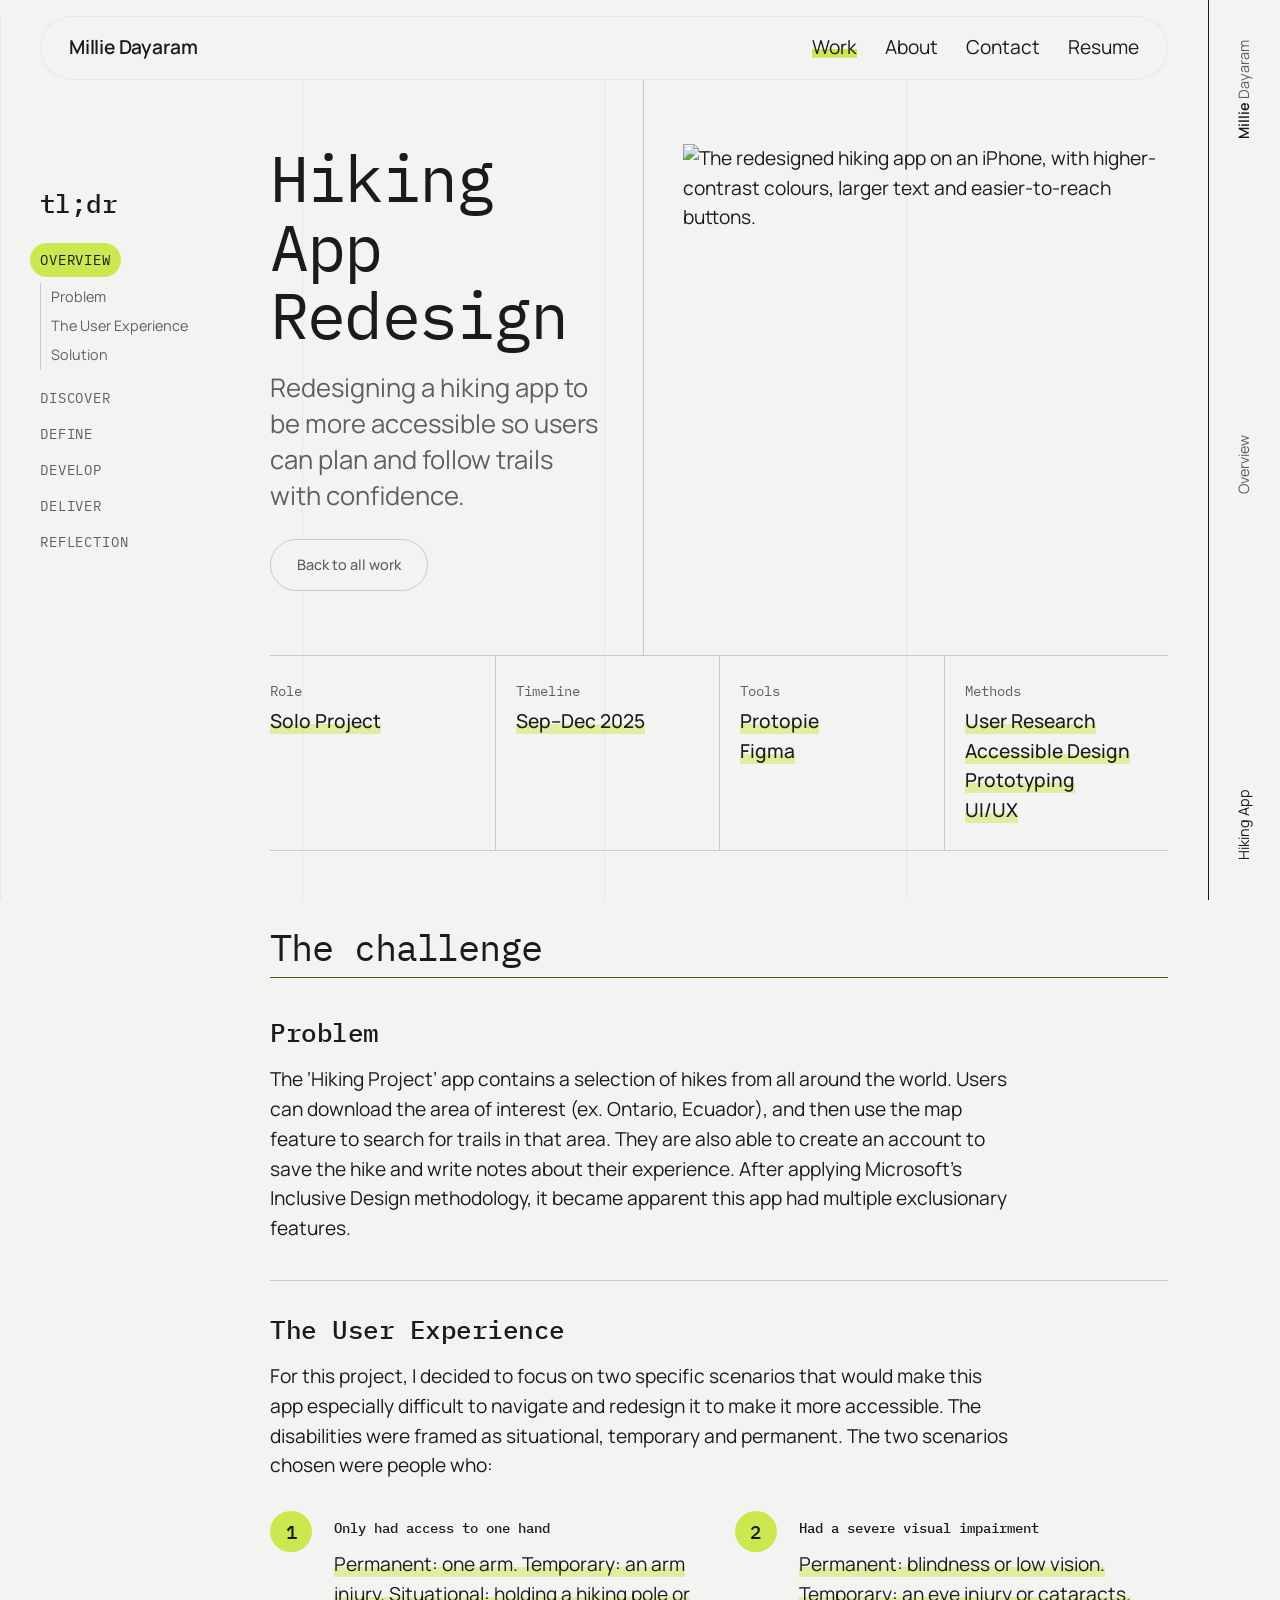
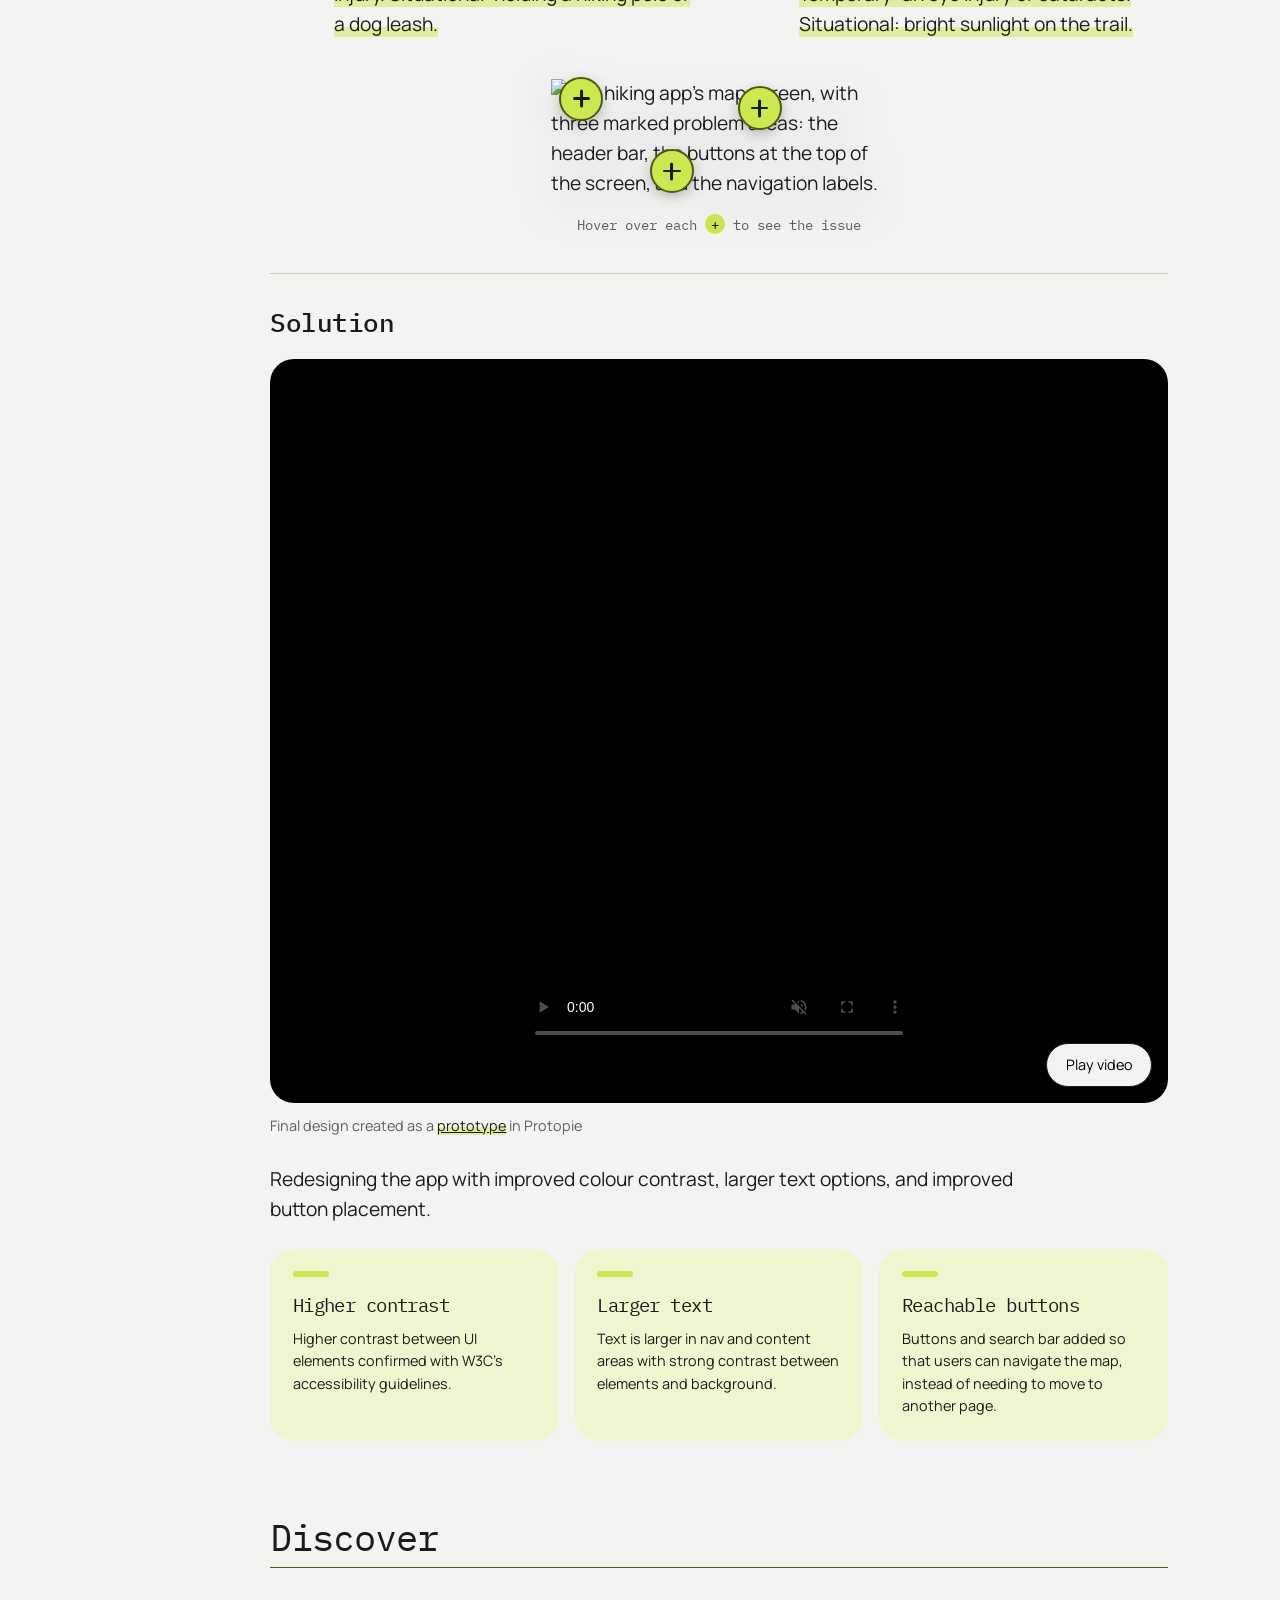
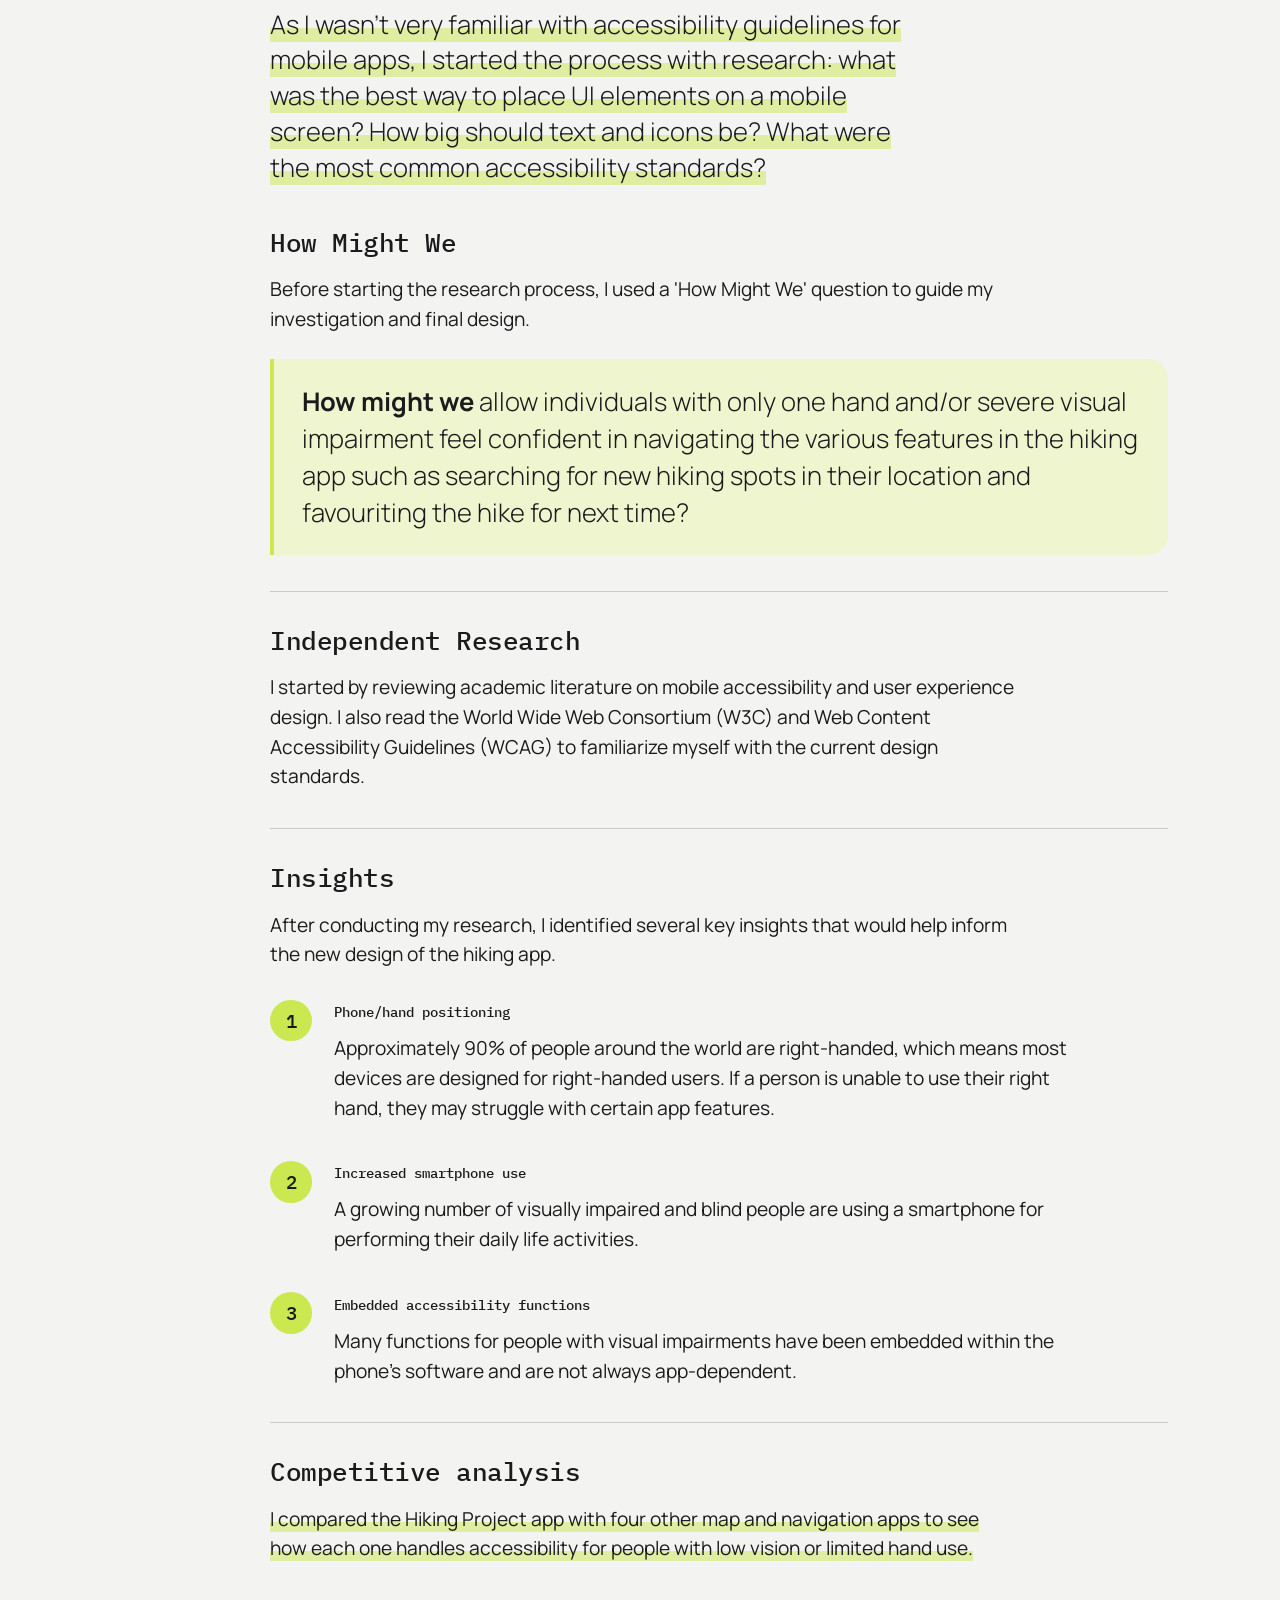
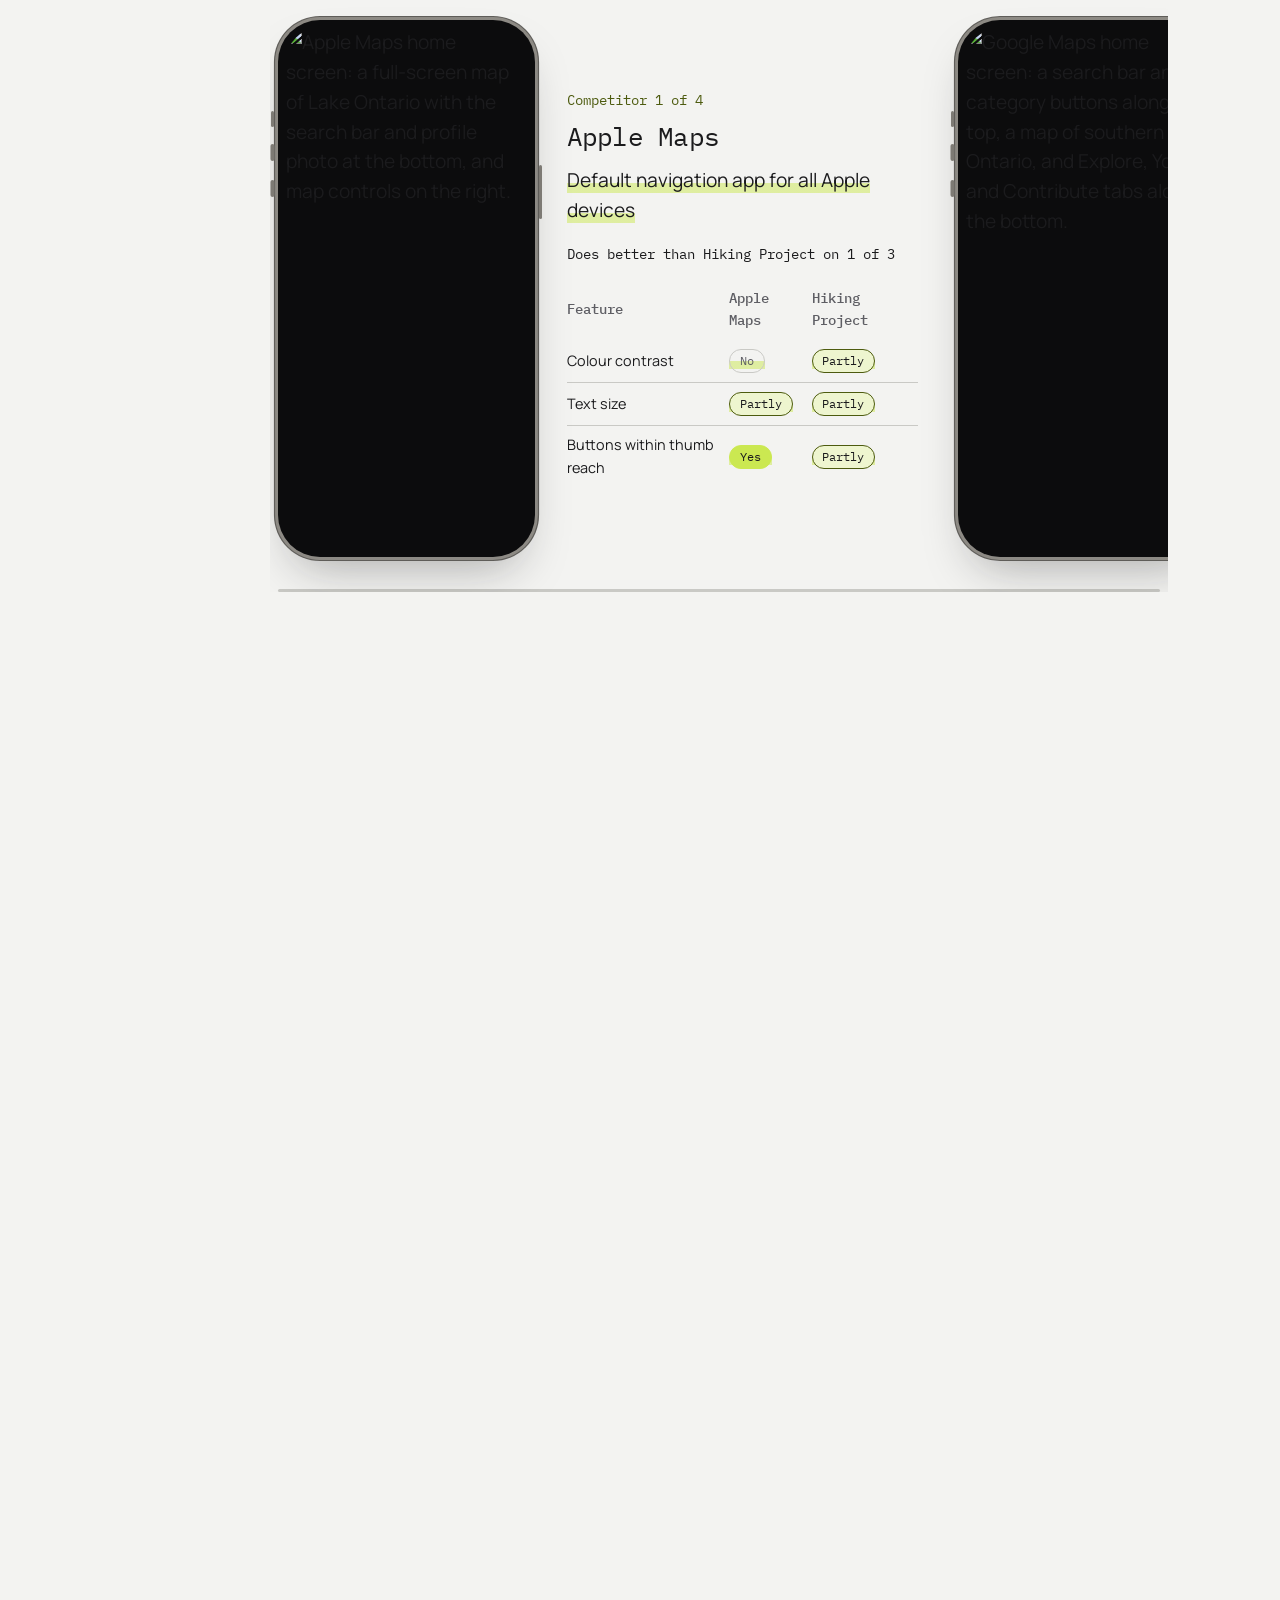
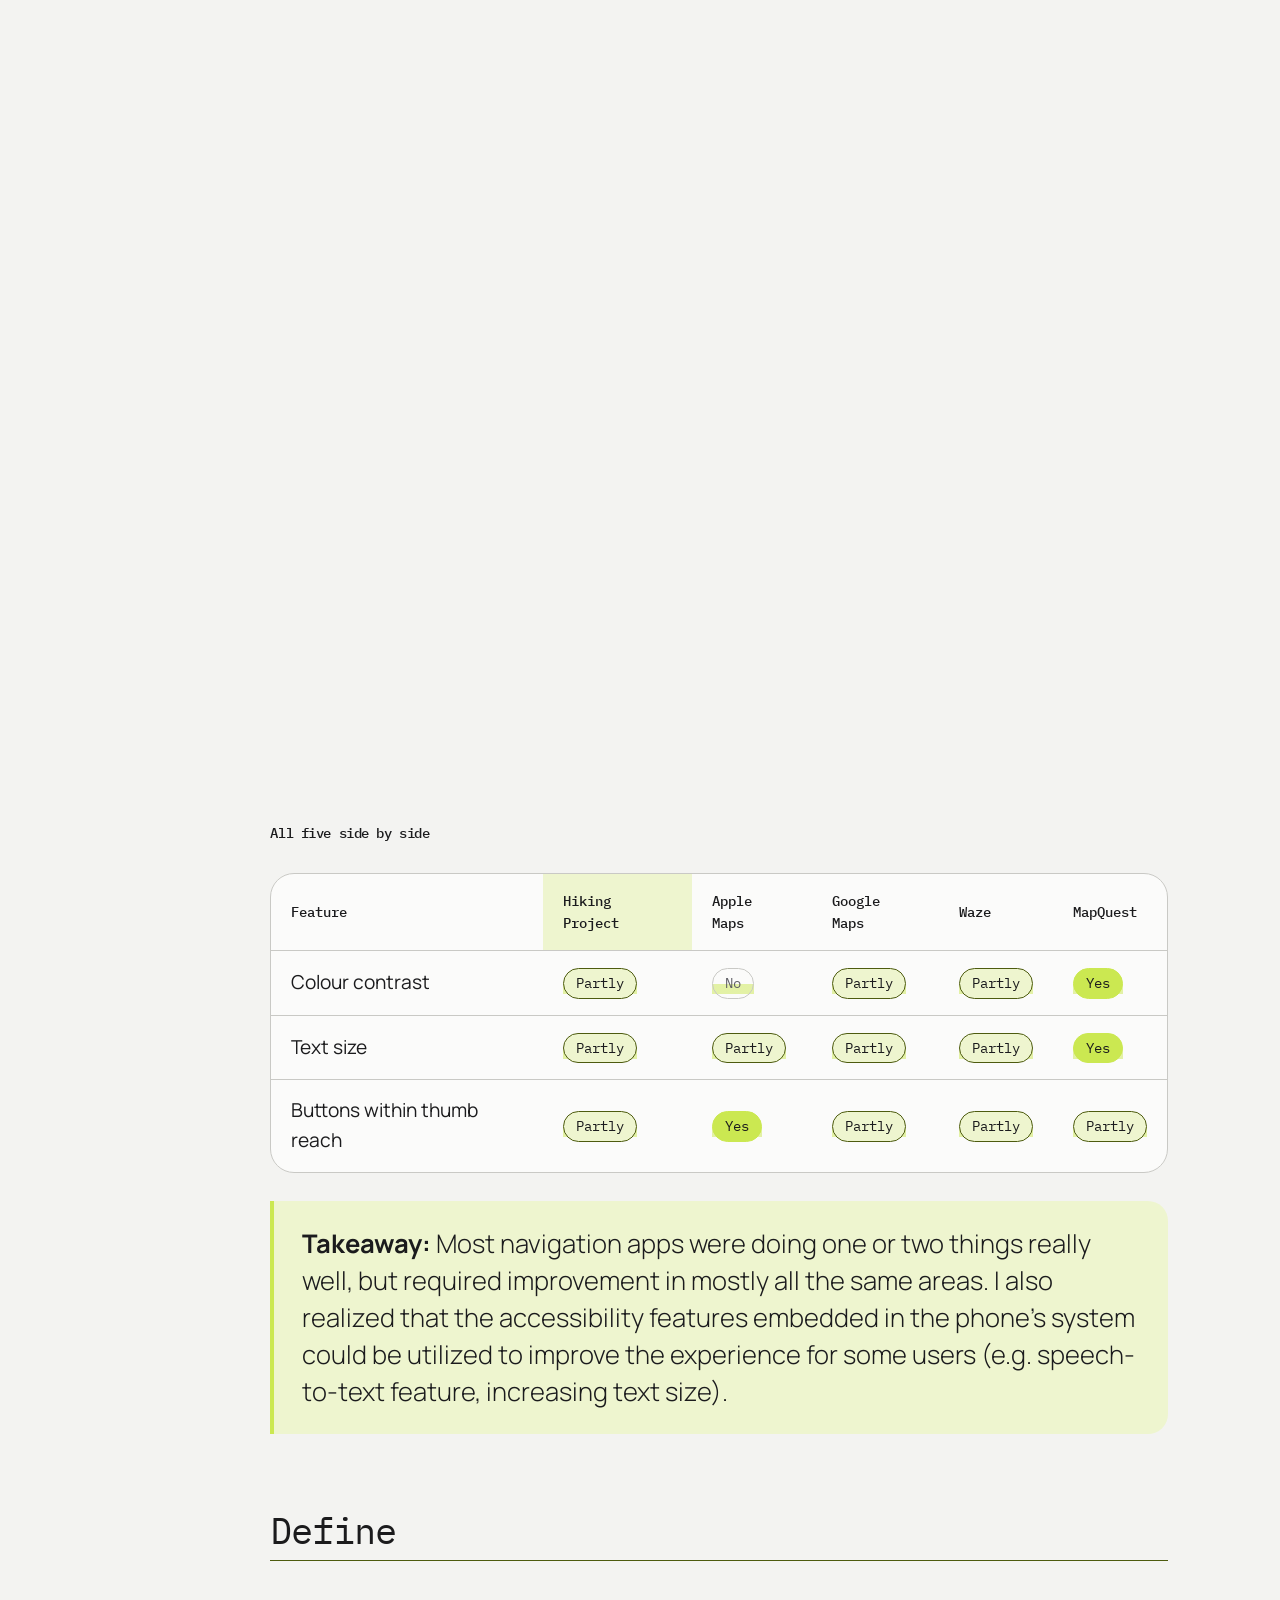
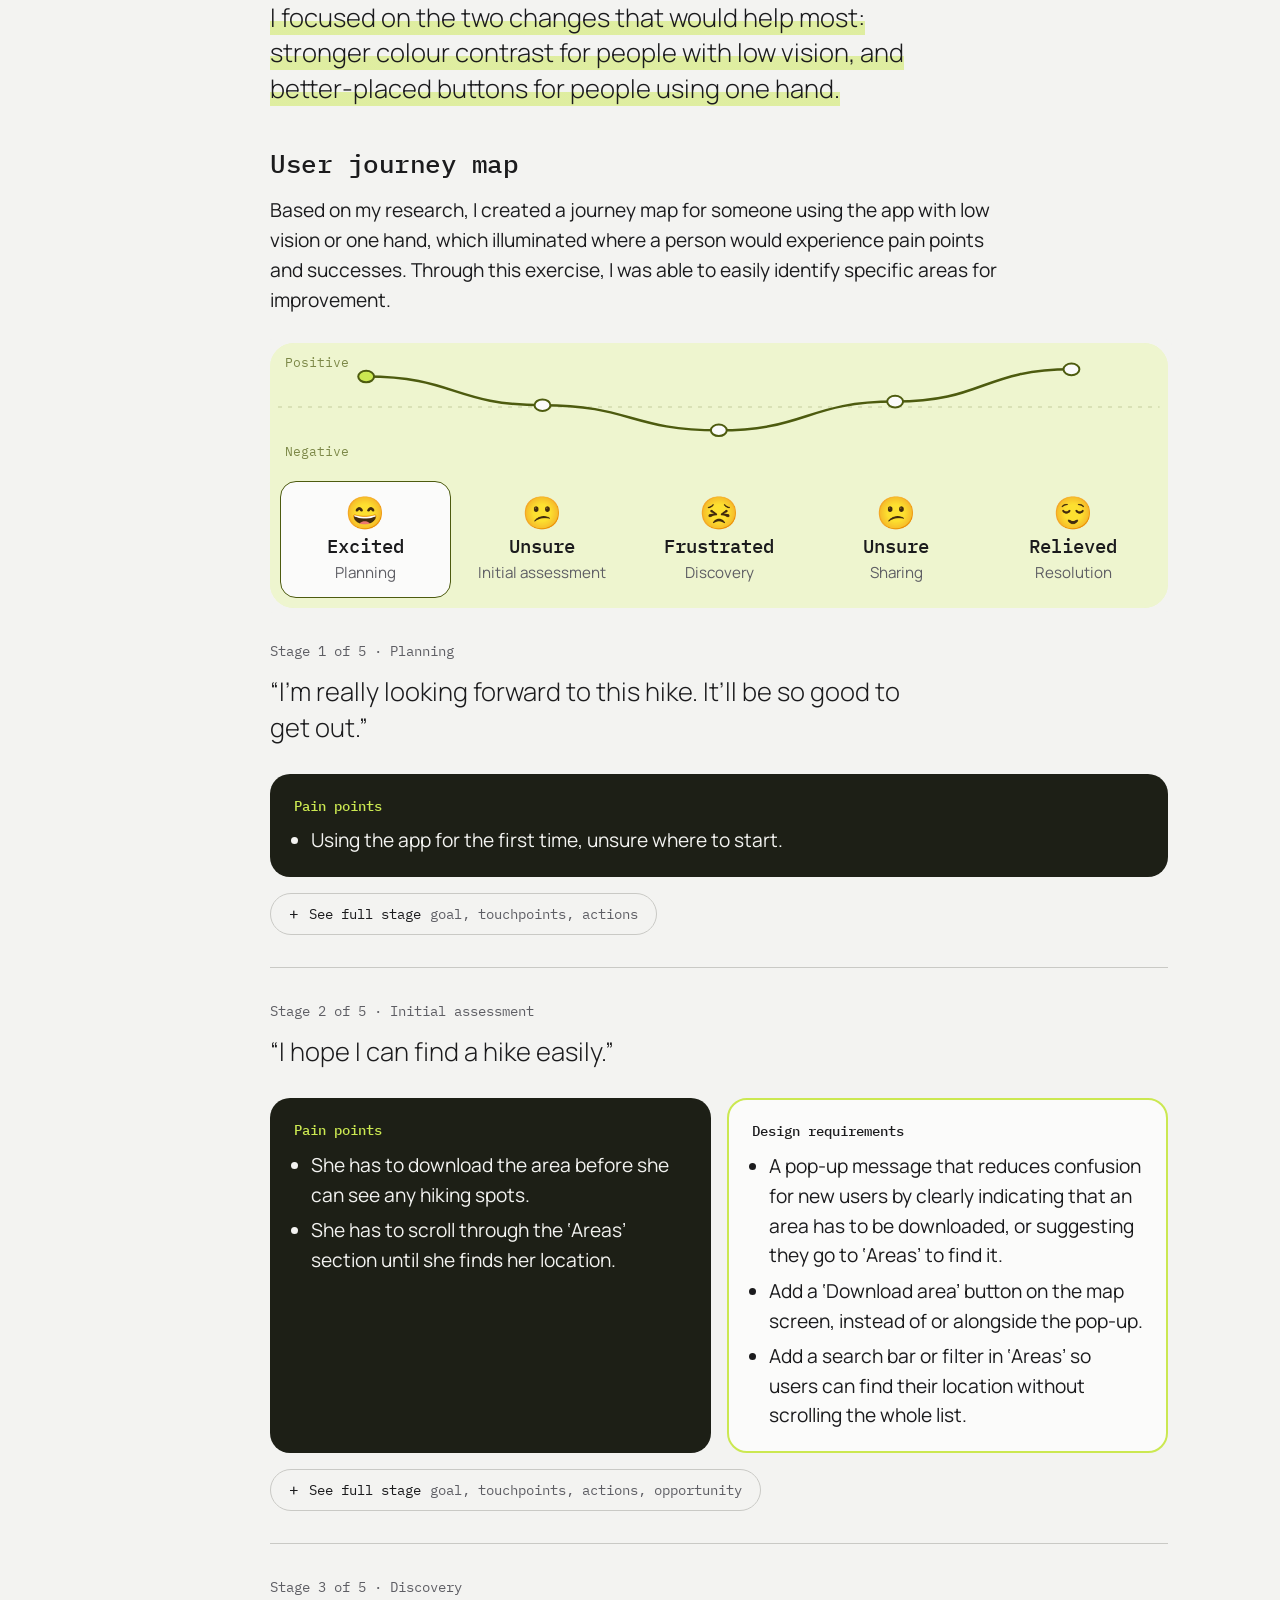
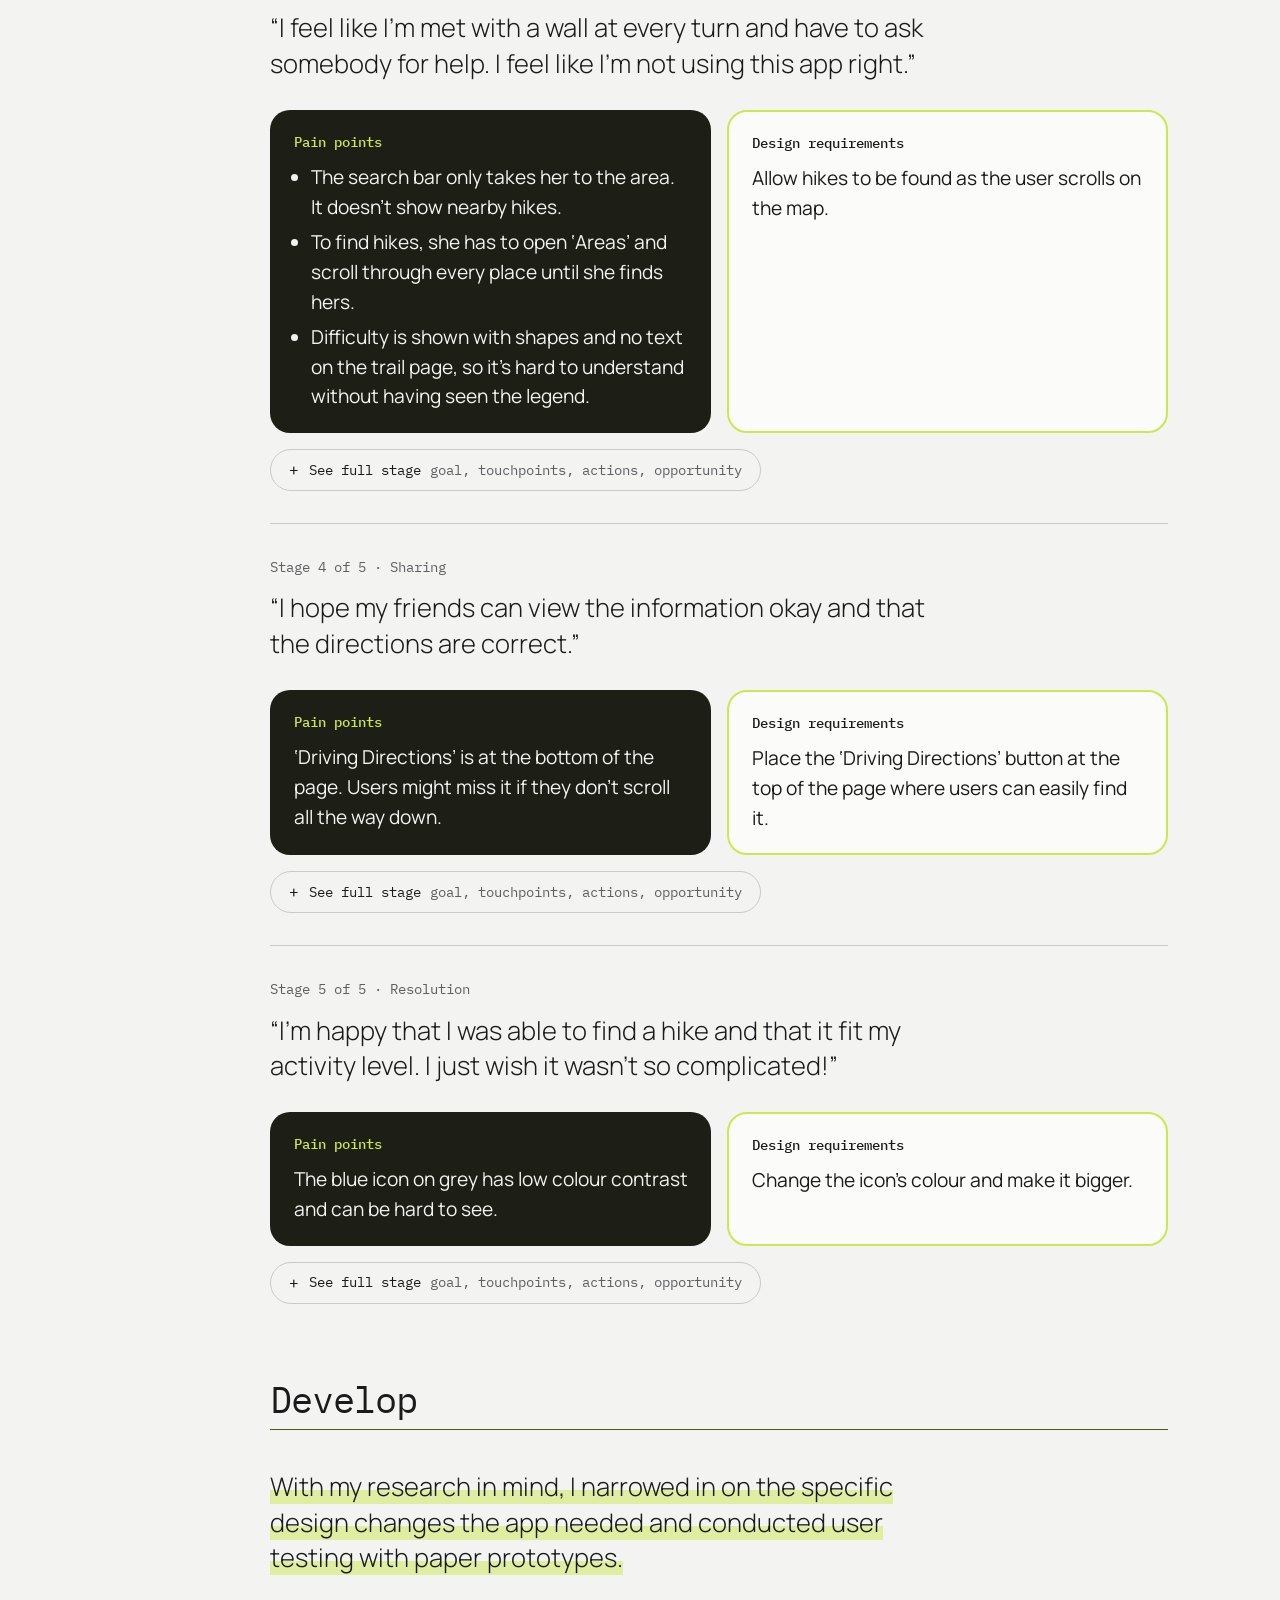
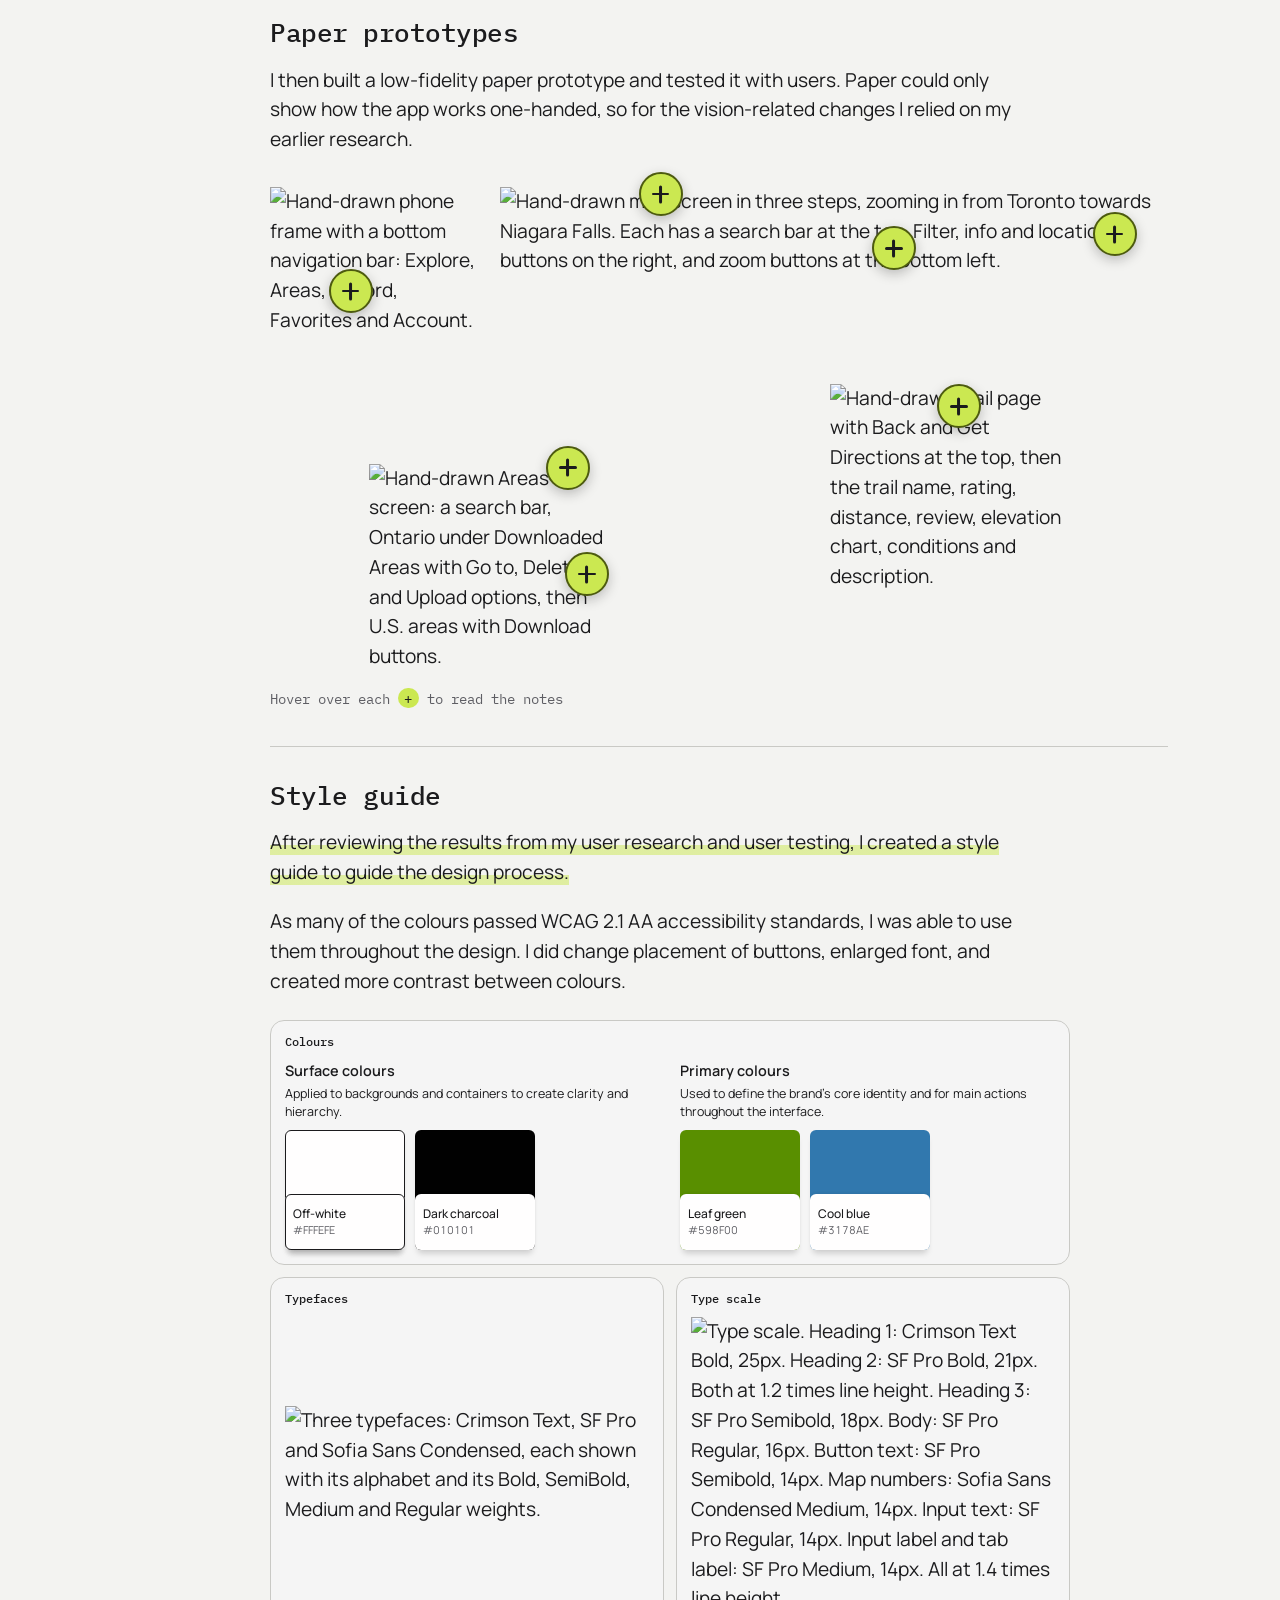
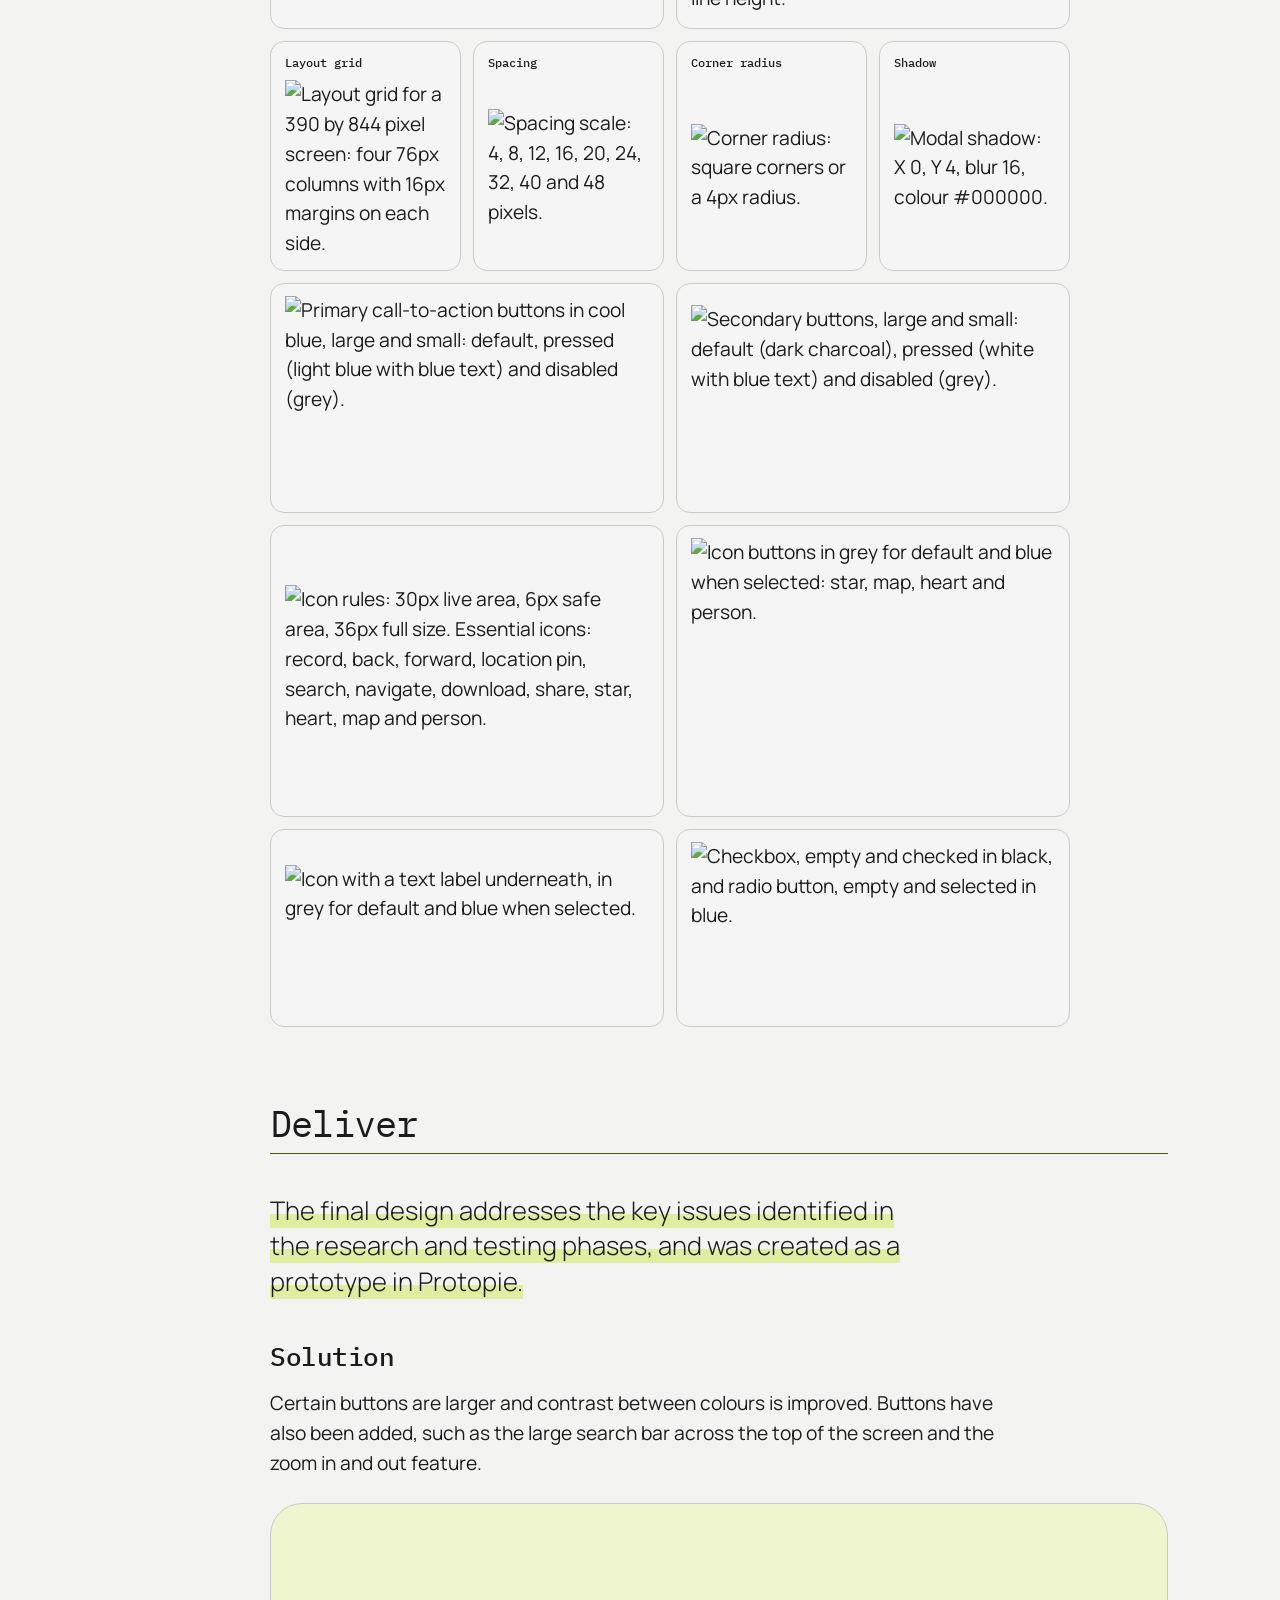
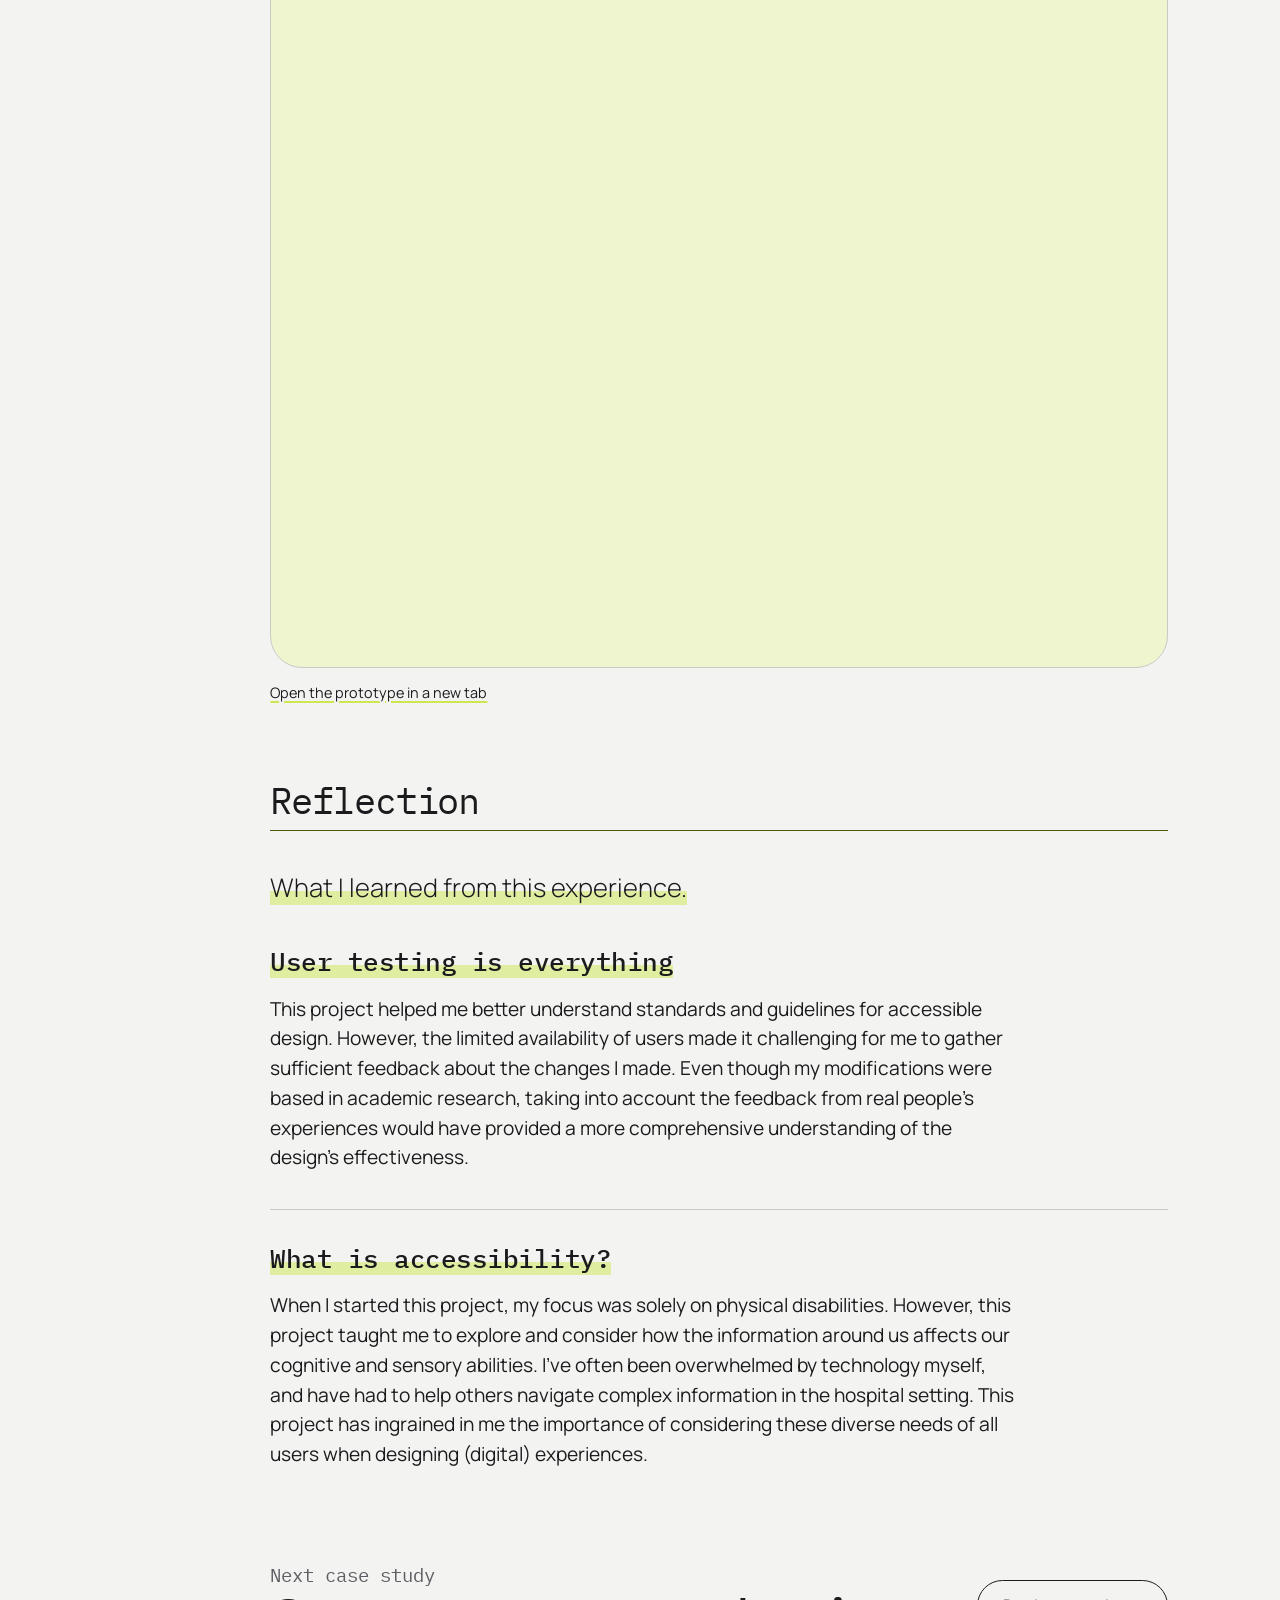
==== hiking-app.html @ de17361d "Add files via upload" ====
<!doctype html>
<html lang="en">
<head>
  <meta charset="utf-8">
  <meta name="viewport" content="width=device-width, initial-scale=1">
  <title>Hiking App Redesign — Millie Dayaram</title>
  <meta name="description" content="Redesigning a hiking app so people with low vision or limited hand use can plan and follow trails with confidence.">
  <link rel="preconnect" href="https://fonts.googleapis.com">
  <link rel="preconnect" href="https://fonts.gstatic.com" crossorigin>
  <link href="https://fonts.googleapis.com/css2?family=IBM+Plex+Mono:wght@400;500&family=Manrope:wght@300;400;500;600;700&display=swap" rel="stylesheet">
  <link rel="stylesheet" href="styles.css">
</head>
<body>
  <a class="skip-link" href="#main">Skip to content</a>
  <div class="grid-lines" aria-hidden="true"></div>

  <aside class="rail" aria-hidden="true">
    <span class="rail__label"><strong>Millie</strong> Dayaram</span>
    <span class="rail__label" data-rail-section>Overview</span>
    <span class="rail__section">Hiking App</span>
  </aside>

  <div class="page">
    <header class="site-header wrap">
      <a class="site-header__name" href="index.html">Millie Dayaram</a>
      <nav class="site-nav" aria-label="Main">
        <ul>
          <li><a href="index.html#work" aria-current="page">Work</a></li>
          <li><a href="index.html#approach">About</a></li>
          <li><a href="index.html#contact">Contact</a></li>
          <li><a href="resume.pdf">Resume</a></li>
        </ul>
      </nav>
    </header>

    <main id="main" class="wrap cs-layout">
      <!-- Case study contents: stays beside the page as you scroll. Subheadings
           are added automatically from the h3 headings in each section. -->
      <nav class="toc" aria-label="Case study contents">
        <p class="toc__title">tl;dr</p>
        <ol class="toc__list">
          <li><a href="#overview">Overview</a></li>
          <li><a href="#discover">Discover</a></li>
          <li><a href="#define">Define</a></li>
          <li><a href="#develop">Develop</a></li>
          <li><a href="#deliver">Deliver</a></li>
          <li><a href="#reflection">Reflection</a></li>
        </ol>
      </nav>

      <div class="cs-body">
      <section class="cs-hero" id="overview" data-section="Overview" aria-labelledby="cs-title">
        <div class="cs-hero__text">
          <h1 class="cs-hero__title" id="cs-title">Hiking App Redesign</h1>
          <p class="cs-hero__summary">Redesigning a hiking app to be more accessible so users can plan and follow trails with confidence.</p>
          <a class="pill pill--quiet" href="index.html#work">Back to all work</a>
        </div>
        <div class="cs-hero__media">
          <img class="cs-hero__img" src="images/hiking-project/hiking-project-iphone-mockup.png" alt="The redesigned hiking app on an iPhone, with higher-contrast colours, larger text and easier-to-reach buttons.">
        </div>
      </section>

      <dl class="cs-facts">
        <div><dt>Role</dt><dd><span class="todo">Solo Project</span></dd></div>
        <div><dt>Timeline</dt><dd><span class="todo">Sep–Dec 2025</span></dd></div>
        <div><dt>Tools</dt><dd><span class="todo">Protopie<br>Figma</span></dd></div>
        <div><dt>Methods</dt><dd><span class="todo">User Research<br>Accessible Design<br>Prototyping<br>UI/UX</span></dd></div>
      </dl>

      <section class="cs-section" data-section="Challenge" aria-labelledby="problem">
        <h2 id="problem">The challenge</h2>
        <div>
          <div class="cs-sub">
            <h3 class="cs-sub__title">Problem</h3>
            <p>The ‘Hiking Project’ app contains a selection of hikes from all around the world. Users can download the area of interest (ex. Ontario, Ecuador), and then use the map feature to search for trails in that area. They are also able to create an account to save the hike and write notes about their experience. After applying Microsoft’s Inclusive Design methodology, it became apparent this app had multiple exclusionary features.</p>
          </div>

          <div class="cs-sub">
            <h3 class="cs-sub__title">The User Experience</h3>
            <p>For this project, I decided to focus on two specific scenarios that would make this app especially difficult to navigate and redesign it to make it more accessible. The disabilities were framed as situational, temporary and permanent. The two scenarios chosen were people who:</p>
            <ol class="findings findings--pair">
              <li>
                <h4 class="findings__title">Only had access to one hand</h4>
                <p><span class="todo">Permanent: one arm. Temporary: an arm injury. Situational: holding a hiking pole or a dog leash.</span></p>
              </li>
              <li>
                <h4 class="findings__title">Had a severe visual impairment</h4>
                <p><span class="todo">Permanent: blindness or low vision. Temporary: an eye injury or cataracts. Situational: bright sunlight on the trail.</span></p>
              </li>
            </ol>

            <!-- Hotspots: hover over (or tap, or tab to) a + on the phone to see that issue.
                 Move a + by changing its --x / --y (position on the phone image, from the
                 top-left). hot--right opens the pop-up to the right of the +, hot--left to the left.
                 The lime box for each issue uses the same --x / --y / --w / --h as before. -->
            <div class="hotspots hotspots--center" data-hotspots>
              <figure class="hotspots__phone">
                <img src="images/hiking-project/iphone_app_mockup.png" alt="The hiking app’s map screen, with three marked problem areas: the header bar, the buttons at the top of the screen, and the navigation labels." loading="lazy">
                <span class="scrolly__mark hot__mark" data-mark="1" style="--x: 6.5%; --y: 12.7%; --w: 86.6%; --h: 7.1%;" aria-hidden="true"></span>
                <span class="scrolly__mark hot__mark" data-mark="2" style="--x: 4.9%; --y: 9.9%; --w: 90.5%; --h: 31.1%;" aria-hidden="true"></span>
                <span class="scrolly__mark hot__mark" data-mark="3" style="--x: 9%; --y: 80.6%; --w: 84.5%; --h: 7%;" aria-hidden="true"></span>
                <div class="hot hot--right" data-hot="1" style="--x: 9%; --y: 16.2%;">
                  <button class="hot__btn" type="button" aria-expanded="false" aria-controls="hot-1" aria-describedby="hot-1">
                    <span class="visually-hidden">Issue 1: Light font weight against a dark background</span>
                  </button>
                  <div class="hot__pop" id="hot-1" role="note">
                    <p class="hot__count">01 / 03</p>
                    <h4 class="hot__title">Light font weight against a dark background</h4>
                    <dl class="hot__detail">
                      <dt>The issue</dt>
                      <dd>Font colour and background pass the WCAG contrast requirements, but the text and borders are thin, which can make them difficult to read for people with a visual impairment.</dd>
                      <dt>The solution</dt>
                      <dd>Make colours brighter and font weights bolder so items are more legible, and let users switch between light and dark mode.</dd>
                    </dl>
                  </div>
                </div>
                <div class="hot hot--right" data-hot="2" style="--x: 62%; --y: 24%;">
                  <button class="hot__btn" type="button" aria-expanded="false" aria-controls="hot-2" aria-describedby="hot-2">
                    <span class="visually-hidden">Issue 2: Option buttons too high up on the screen</span>
                  </button>
                  <div class="hot__pop" id="hot-2" role="note">
                    <p class="hot__count">02 / 03</p>
                    <h4 class="hot__title">Option buttons too high up on the screen</h4>
                    <dl class="hot__detail">
                      <dt>The issue</dt>
                      <dd><span class="todo">Studies show the bottom 1/3 of the phone screen is the easiest to access for users of all ages who are using either right or left hand. Buttons at the top of the screen require the user to adjust the way they hold the phone, disrupting user flow. However, as most users are right-handed, having buttons on the upper right side does not cause as many issues for users.</span></dd>
                      <dt>The solution</dt>
                      <dd><span class="todo">Buttons at the top should be relocated to the bottom half of the phone or reconfigured in the bottom nav menu for functional purposes. </span></dd>
                    </dl>
                  </div>
                </div>
                <div class="hot hot--right" data-hot="3" style="--x: 36%; --y: 77%;">
                  <button class="hot__btn" type="button" aria-expanded="false" aria-controls="hot-3" aria-describedby="hot-3">
                    <span class="visually-hidden">Issue 3: Small text under icons</span>
                  </button>
                  <div class="hot__pop" id="hot-3" role="note">
                    <p class="hot__count">03 / 03</p>
                    <h4 class="hot__title">Small text under icons</h4>
                    <dl class="hot__detail">
                      <dt>The issue</dt>
                      <dd>The labels under the navigation icons are smaller than 16px, which makes them hard to read for people with a visual impairment. Grey text on white background has a contrast ratio of 2.86:1 and does not meet W3C standards.</dd>
                      <dt>The solution</dt>
                      <dd><span class="todo">Increase the text size and create more visual contrast between icons, text, and background.</span></dd>
                    </dl>
                  </div>
                </div>
              </figure>
              <p class="hotspots__hint">Hover over each <span class="hotspots__plus" aria-hidden="true">+</span> to see the issue</p>
            </div>
          </div>

          <div class="cs-sub">
            <h3 class="cs-sub__title">Solution</h3>
            <!-- Video: plays on its own (muted, looping) when it scrolls into view and
                 pauses when it scrolls away. -->
            <figure class="cs-video cs-video--inline">
              <div class="cs-video__stage">
                <video class="cs-video__player" data-autoplay-on-scroll
                       muted loop playsinline preload="metadata"
                       poster="images/hiking-project/hiking-demo-poster.jpg"
                       width="724" height="1172" style="aspect-ratio: 724 / 1172"
                       aria-label="Walkthrough of the redesigned hiking app: the welcome screen, a prompt to download trail areas, the list of provinces to download, and the map of downloaded trails.">
                  <source src="images/hiking-project/hiking-demo.mp4" type="video/mp4">
                </video>
                <button class="pill cs-video__toggle" type="button" data-video-toggle hidden>
                  <span data-video-toggle-label>Pause video</span>
                </button>
              </div>
              <figcaption class="cs-video__caption">Final design created as a <span class="todo"><a href="https://sheridan.protopie.cloud/p/a7b1785088936c1588417d8e?ui=true&scaleToFit=true&enableHotspotHints=true&cursorType=touch&mockup=true&bgColor=%23F5F5F5&bgImage=undefined&playSpeed=1" target="_blank" rel="noopener noreferrer">prototype</a></span> in Protopie</figcaption>
            </figure>

            <p>Redesigning the app with improved colour contrast, larger text options, and improved button placement.</p>

            <ul class="highlights">
              <li>
                <h4 class="highlights__title">Higher contrast</h4>
                <p>Higher contrast between UI elements confirmed with W3C's accessibility guidelines.</p>
              </li>
              <li>
                <h4 class="highlights__title">Larger text</h4>
                <p>Text is larger in nav and content areas with strong contrast between elements and background.</p>
              </li>
              <li>
                <h4 class="highlights__title">Reachable buttons</h4>
                <p>Buttons and search bar added so that users can navigate the map, instead of needing to move to another page.</p>
              </li>
            </ul>
          </div>
        </div>
      </section>

      <section class="cs-section" data-section="Discover" aria-labelledby="discover">
        <h2 id="discover">Discover</h2>
        <div>
          <p class="cs-lead"><span class="todo">As I wasn't very familiar with accessibility guidelines for mobile apps, I started the process with research: what was the best way to place UI elements on a mobile screen? How big should text and icons be? What were the most common accessibility standards?</span></p>

          <div class="cs-sub">
            <h3 class="cs-sub__title">How Might We</h3>
            <p>Before starting the research process, I used a 'How Might We' question to guide my investigation and final design.</p>
            <p class="cs-hmw"><strong>How might we</strong> allow individuals with only one hand and/or severe visual impairment feel confident in navigating the various features in the hiking app such as searching for new hiking spots in their location and favouriting the hike for next time?</p>
          </div>

           <div class="cs-sub">
            <h3 class="cs-sub__title">Independent Research</h3>
            <p>I started by reviewing academic literature on mobile accessibility and user experience design. I also read the World Wide Web Consortium (W3C) and Web Content Accessibility Guidelines (WCAG) to familiarize myself with the current design standards.</p>
            <!-- <ul class="people">
              <li>
                <p class="people__name">P1</p>
                <p><span class="todo">Age, how they hike, and their vision or hand-use needs</span></p>
              </li>
              <li>
                <p class="people__name">P2</p>
                <p><span class="todo">Age, how they hike, and their vision or hand-use needs</span></p>
              </li>
              <li>
                <p class="people__name">P3</p>
                <p><span class="todo">Age, how they hike, and their vision or hand-use needs</span></p>
              </li>
              <li>
                <p class="people__name">P4</p>
                <p><span class="todo">Age, how they hike, and their vision or hand-use needs</span></p>
              </li>
            </ul> -->
          </div>

          <!-- Stats: each number counts up from 0. Change data-count and the number
               beside it, or delete this block if you don't have numbers.
          <ul class="stats" aria-label="Research results">
              <li>
                <p class="stats__num"><span data-count="0" data-suffix="%">0%</span></p>
                <p class="stats__label"><span class="todo">What this number measures</span></p>
              </li>
              <li>
                <p class="stats__num"><span data-count="0" data-suffix="%">0%</span></p>
                <p class="stats__label"><span class="todo">What this number measures</span></p>
              </li>
              <li>
                <p class="stats__num"><span data-count="0" data-suffix="%">0%</span></p>
                <p class="stats__label"><span class="todo">What this number measures</span></p>
              </li>
          </ul>  -->

          <div class="cs-sub">
            <h3 class="cs-sub__title">Insights</h3>
            <p>After conducting my research, I identified several key insights that would help inform the new design of the hiking app.</p>
            <ol class="findings">
              <li>
                <h4 class="findings__title">Phone/hand positioning</h4>
                <p>Approximately 90% of people around the world are right-handed, which means most devices are designed for right-handed users. If a person is unable to use their right hand, they may struggle with certain app features.</p>
              </li>
              <li>
                <h4 class="findings__title">Increased smartphone use</h4>
                <p>A growing number of visually impaired and blind people are using a smartphone for performing their daily life activities.</p>
              </li>
              <li>
                <h4 class="findings__title">Embedded accessibility functions</h4>
                <p>Many functions for people with visual impairments have been embedded within the phone’s software and are not always app-dependent.</p>
              </li>
            </ol>
          </div>

          <div class="cs-sub">
            <h3 class="cs-sub__title">Competitive analysis</h3>
            <p><span class="todo">I compared the Hiking Project app with four other map and navigation apps to see how each one handles accessibility for people with low vision or limited hand use.</span></p>

            <!-- Phones: scroll down and they slide sideways, one app at a time.
                 On phones (or with reduced motion) they're a row you swipe through. -->
            <div class="hscroll" data-hscroll>
              <div class="hscroll__stage">
                <ol class="hscroll__track" aria-label="Apps compared">
              <li class="rival" data-app="apple-maps">
                <div class="iphone">
                  <img src="images/hiking-project/compare/apple-maps.png" alt="Apple Maps home screen: a full-screen map of Lake Ontario with the search bar and profile photo at the bottom, and map controls on the right." loading="lazy">
                </div>
                <div class="rival__info">
                  <p class="rival__tag">Competitor 1 of 4</p>
                  <h4 class="rival__name">Apple Maps</h4>
                  <p class="rival__note"><span class="todo">Default navigation app for all Apple devices</span></p>
                  <!-- the feature chart below fills in from the table further down -->
                  <div class="rival__chart" data-rival-chart></div>
                </div>
              </li>
              <li class="rival" data-app="google-maps">
                <div class="iphone">
                  <img src="images/hiking-project/compare/google-maps.png" alt="Google Maps home screen: a search bar and category buttons along the top, a map of southern Ontario, and Explore, You and Contribute tabs along the bottom." loading="lazy">
                </div>
                <div class="rival__info">
                  <p class="rival__tag">Competitor 2 of 4</p>
                  <h4 class="rival__name">Google Maps</h4>
                  <p class="rival__note"><span class="todo">Listed at #1 in the App Store</span></p>
                  <!-- the feature chart below fills in from the table further down -->
                  <div class="rival__chart" data-rival-chart></div>
                </div>
              </li>
              <li class="rival" data-app="waze">
                <div class="iphone">
                  <img src="images/hiking-project/compare/waze.png" alt="Waze home screen: a street map with a menu button at the top left and a ‘Where to?’ search bar at the bottom." loading="lazy">
                </div>
                <div class="rival__info">
                  <p class="rival__tag">Competitor 3 of 4</p>
                  <h4 class="rival__name">Waze</h4>
                  <p class="rival__note"><span class="todo">Listed at #4 in the App Store</span></p>
                  <!-- the feature chart below fills in from the table further down -->
                  <div class="rival__chart" data-rival-chart></div>
                </div>
              </li>
              <li class="rival" data-app="mapquest">
                <div class="iphone">
                  <img src="images/hiking-project/compare/mapquest.png" alt="MapQuest home screen: Search and Directions buttons at the top, category buttons, a map of North America, and a ‘Let’s explore!’ panel with My Places at the bottom." loading="lazy">
                </div>
                <div class="rival__info">
                  <p class="rival__tag">Competitor 4 of 4</p>
                  <h4 class="rival__name">MapQuest</h4>
                  <p class="rival__note"><span class="todo">Listed at #37 in the App Store</span></p>
                  <!-- the feature chart below fills in from the table further down -->
                  <div class="rival__chart" data-rival-chart></div>
                </div>
              </li>
                </ol>
                <div class="hscroll__progress" aria-hidden="true"><span class="hscroll__bar"></span></div>
              </div>
            </div>
            <p class="hscroll__hint">Swipe to compare →</p>

            <!-- All five side by side. This table is where you change the ratings:
                 the chart next to each phone above copies from it.
                 Ratings: rate--yes, rate--partly or rate--no (the word inside is what people read). -->
            <h4 class="compete__title">All five side by side</h4>
            <div class="compete" tabindex="0" role="region" aria-label="Competitive analysis table, scrolls sideways on small screens">
              <table class="compete__table" data-compete>
                <thead>
                  <tr>
                    <th scope="col">Feature</th>
                    <th scope="col" data-app="hiking-project" class="compete__us">Hiking Project</th>
                    <th scope="col" data-app="apple-maps">Apple Maps</th>
                    <th scope="col" data-app="google-maps">Google Maps</th>
                    <th scope="col" data-app="waze">Waze</th>
                    <th scope="col" data-app="mapquest">MapQuest</th>
                  </tr>
                </thead>
                <tbody>
                  <tr>
                    <th scope="row">Colour contrast</th>
                    <td><span class="todo"><span class="rate rate--partly">Partly</span></span></td>
                    <td><span class="todo"><span class="rate rate--no">No</span></span></td>
                    <td><span class="todo"><span class="rate rate--partly">Partly</span></span></td>
                    <td><span class="todo"><span class="rate rate--partly">Partly</span></span></td>
                    <td><span class="todo"><span class="rate rate--yes">Yes</span></span></td>
                  </tr>
                  <tr>
                    <th scope="row">Text size</th>
                    <td><span class="todo"><span class="rate rate--partly">Partly</span></span></td>
                    <td><span class="todo"><span class="rate rate--partly">Partly</span></span></td>
                    <td><span class="todo"><span class="rate rate--partly">Partly</span></span></td>
                    <td><span class="todo"><span class="rate rate--partly">Partly</span></span></td>
                    <td><span class="todo"><span class="rate rate--yes">Yes</span></span></td>
                  </tr>
                  <tr>
                    <th scope="row">Buttons within thumb reach</th>
                    <td><span class="todo"><span class="rate rate--partly">Partly</span></span></td>
                    <td><span class="todo"><span class="rate rate--yes">Yes</span></span></td>
                    <td><span class="todo"><span class="rate rate--partly">Partly</span></span></td>
                    <td><span class="todo"><span class="rate rate--partly">Partly</span></span></td>
                    <td><span class="todo"><span class="rate rate--partly">Partly</span></span></td>
                  </tr>
                  <!--<tr>
                    <th scope="row">Find trails by location</th>
                    <td><span class="todo"><span class="rate rate--partly">Partly</span></span></td>
                    <td><span class="todo"><span class="rate rate--partly">Partly</span></span></td>
                    <td><span class="todo"><span class="rate rate--yes">Yes</span></span></td>
                    <td><span class="todo"><span class="rate rate--no">No</span></span></td>
                    <td><span class="todo"><span class="rate rate--partly">Partly</span></span></td>
                  </tr>
                  <tr>
                    <th scope="row">Screen reader support</th>
                    <td><span class="todo"><span class="rate rate--partly">Partly</span></span></td>
                    <td><span class="todo"><span class="rate rate--yes">Yes</span></span></td>
                    <td><span class="todo"><span class="rate rate--yes">Yes</span></span></td>
                    <td><span class="todo"><span class="rate rate--partly">Partly</span></span></td>
                    <td><span class="todo"><span class="rate rate--partly">Partly</span></span></td>
                  </tr> -->
                </tbody>
              </table>
            </div>

            <p class="cs-hmw"><strong>Takeaway:</strong> Most navigation apps were doing one or two things really well, but required improvement in mostly all the same areas. I also realized that the accessibility features embedded in the phone's system could be utilized to improve the experience for some users (e.g. speech-to-text feature, increasing text size).</p>
          </div>
        </div>
      </section>

      <section class="cs-section" data-section="Define" aria-labelledby="define">
        <h2 id="define">Define</h2>
        <div>
          <p class="cs-lead"><span class="todo">I focused on the two changes that would help most: stronger colour contrast for people with low vision, and better-placed buttons for people using one hand.</span></p>

         <!-- <div class="cs-sub">
            <h3 class="cs-sub__title">User needs</h3>
            <p>Features that are designed for users with situational, temporary or permanent limitations, specifically when it comes to vision and hand movement.</p>
            <div class="xp">
              <article class="xp__card">
                <h3 class="xp__title"><span class="todo">Persona or need 1</span></h3>
                <p><span class="todo">Who they are and what they need from the app.</span></p>
              </article>
              <article class="xp__card">
                <h3 class="xp__title"><span class="todo">Persona or need 2</span></h3>
                <p><span class="todo">Who they are and what they need from the app.</span></p>
              </article>
            </div>
          </div> -->

          <div class="cs-sub">
            <h3 class="cs-sub__title">User journey map</h3>
            <p>Based on my research, I created a journey map for someone using the app with low vision or one hand, which illuminated where a person would experience pain points and successes. Through this exercise, I was able to easily identify specific areas for improvement.</p>

            <!-- Journey map: the curve and stage names stay pinned at the top while you
                 scroll through each stage; the current stage lights up. Clicking a stage
                 jumps to it. -->
            <div class="journey" data-journey>
              <div class="journey__head">
              <div class="journey__curve" aria-hidden="true">
                <svg viewBox="0 0 1000 200" preserveAspectRatio="none">
                  <line class="journey__mid" x1="0" y1="100.0" x2="1000" y2="100.0"/>
                  <path class="journey__line" d="M 100.0 52.4 C 200.0 52.4, 200.0 97.2, 300.0 97.2 C 400.0 97.2, 400.0 136.4, 500.0 136.4 C 600.0 136.4, 600.0 91.6, 700.0 91.6 C 800.0 91.6, 800.0 41.2, 900.0 41.2"/>
                  <circle class="journey__dot" data-stage="planning" cx="100.0" cy="52.4" r="9"/><circle class="journey__dot" data-stage="initial" cx="300.0" cy="97.2" r="9"/><circle class="journey__dot" data-stage="discovery" cx="500.0" cy="136.4" r="9"/><circle class="journey__dot" data-stage="sharing" cx="700.0" cy="91.6" r="9"/><circle class="journey__dot" data-stage="resolution" cx="900.0" cy="41.2" r="9"/>
                </svg>
                <span class="journey__axis journey__axis--pos">Positive</span>
                <span class="journey__axis journey__axis--neg">Negative</span>
              </div>
              <nav class="journey__tabs" aria-label="Journey stages">
              <a class="journey__tab" href="#jp-planning" data-stage="planning">
                <span class="journey__emoji" aria-hidden="true">😄</span>
                <span class="journey__feel">Excited</span>
                <span class="journey__stage">Planning</span>
              </a>
              <a class="journey__tab" href="#jp-initial" data-stage="initial">
                <span class="journey__emoji" aria-hidden="true">😕</span>
                <span class="journey__feel">Unsure</span>
                <span class="journey__stage">Initial assessment</span>
              </a>
              <a class="journey__tab" href="#jp-discovery" data-stage="discovery">
                <span class="journey__emoji" aria-hidden="true">😣</span>
                <span class="journey__feel">Frustrated</span>
                <span class="journey__stage">Discovery</span>
              </a>
              <a class="journey__tab" href="#jp-sharing" data-stage="sharing">
                <span class="journey__emoji" aria-hidden="true">😕</span>
                <span class="journey__feel">Unsure</span>
                <span class="journey__stage">Sharing</span>
              </a>
              <a class="journey__tab" href="#jp-resolution" data-stage="resolution">
                <span class="journey__emoji" aria-hidden="true">😌</span>
                <span class="journey__feel">Relieved</span>
                <span class="journey__stage">Resolution</span>
              </a>
              </nav>
              </div>
            <section class="journey__panel" id="jp-planning" data-stage="planning" aria-label="Planning">
              <p class="journey__step">Stage 1 of 5 · Planning</p>
              <blockquote class="journey__quote">“I’m really looking forward to this hike. It’ll be so good to get out.”</blockquote>
              <div class="journey__cards journey__cards--key">
                <div class="journey__card journey__card--pain">
                  <h5>Pain points</h5>
                  <ul><li>Using the app for the first time, unsure where to start.</li></ul>
                </div>
              </div>
              <details class="journey__more">
                <summary>See full stage <span class="journey__more-hint">goal, touchpoints, actions</span></summary>
                <div class="journey__cards">
                    <div class="journey__card">
                      <h5>Goal</h5>
                      <p>User is making plans with friends to go on a hike. They want to experience a trail they’ve never been on before.</p>
                    </div>
                    <div class="journey__card">
                      <h5>Touchpoints</h5>
                      <p>Mobile phone</p>
                    </div>
                    <div class="journey__card">
                      <h5>Actions</h5>
                      <p>Texting and calling friends to make plans.</p>
                    </div>
                </div>
              </details>
            </section>
            <section class="journey__panel" id="jp-initial" data-stage="initial" aria-label="Initial assessment">
              <p class="journey__step">Stage 2 of 5 · Initial assessment</p>
              <blockquote class="journey__quote">“I hope I can find a hike easily.”</blockquote>
              <div class="journey__cards journey__cards--key">
                <div class="journey__card journey__card--pain">
                  <h5>Pain points</h5>
                  <ul><li>She has to download the area before she can see any hiking spots.</li><li>She has to scroll through the ‘Areas’ section until she finds her location.</li></ul>
                </div>
                <div class="journey__card journey__card--req">
                  <h5>Design requirements</h5>
                  <ul><li>A pop-up message that reduces confusion for new users by clearly indicating that an area has to be downloaded, or suggesting they go to ‘Areas’ to find it.</li><li>Add a ‘Download area’ button on the map screen, instead of or alongside the pop-up.</li><li>Add a search bar or filter in ‘Areas’ so users can find their location without scrolling the whole list.</li></ul>
                </div>
              </div>
              <details class="journey__more">
                <summary>See full stage <span class="journey__more-hint">goal, touchpoints, actions, opportunity</span></summary>
                <div class="journey__cards">
                    <div class="journey__card">
                      <h5>Goal</h5>
                      <p>Use a hiking app to find trails in the area for the first time.</p>
                    </div>
                    <div class="journey__card">
                      <h5>Touchpoints</h5>
                      <p>Uses phone to access the ‘Hiking Project’ app.</p>
                    </div>
                    <div class="journey__card">
                      <h5>Actions</h5>
                      <ul><li>Opens the ‘Hiking Project’ app.</li><li>Zooms in on the map to find hikes in her area. A pop-up offers the option to download the area.</li><li>Selects ‘Download Area’, which takes her to the ‘Areas’ screen.</li><li>Selects ‘Go to area’, which takes her back to the map, where she can select a trail.</li></ul>
                    </div>
                    <div class="journey__card">
                      <h5>Opportunity</h5>
                      <p>Make the pop-up clearer that an area has to be downloaded to view its trails, and that it can easily be removed.</p>
                    </div>
                </div>
              </details>
            </section>
            <section class="journey__panel" id="jp-discovery" data-stage="discovery" aria-label="Discovery">
              <p class="journey__step">Stage 3 of 5 · Discovery</p>
              <blockquote class="journey__quote">“I feel like I’m met with a wall at every turn and have to ask somebody for help. I feel like I’m not using this app right.”</blockquote>
              <div class="journey__cards journey__cards--key">
                <div class="journey__card journey__card--pain">
                  <h5>Pain points</h5>
                  <ul><li>The search bar only takes her to the area. It doesn’t show nearby hikes.</li><li>To find hikes, she has to open ‘Areas’ and scroll through every place until she finds hers.</li><li>Difficulty is shown with shapes and no text on the trail page, so it’s hard to understand without having seen the legend.</li></ul>
                </div>
                <div class="journey__card journey__card--req">
                  <h5>Design requirements</h5>
                  <p>Allow hikes to be found as the user scrolls on the map.</p>
                </div>
              </div>
              <details class="journey__more">
                <summary>See full stage <span class="journey__more-hint">goal, touchpoints, actions, opportunity</span></summary>
                <div class="journey__cards">
                    <div class="journey__card">
                      <h5>Goal</h5>
                      <p>User is navigating the app, trying to find hikes in her area and at her activity level.</p>
                    </div>
                    <div class="journey__card">
                      <h5>Touchpoints</h5>
                      <p>Using the ‘Hiking Project’ app on her smartphone.</p>
                    </div>
                    <div class="journey__card">
                      <h5>Actions</h5>
                      <ul><li>Types her location into the search bar, but no hikes show up.</li><li>Tries ‘Top Hikes’, but can’t filter them by location.</li><li>Goes to ‘Areas’ and scrolls through locations until she finds hers, then finds hikes in her area.</li><li>Uses ‘Filter’ on the right side of the map to find suitable hikes.</li></ul>
                    </div>
                    <div class="journey__card">
                      <h5>Opportunity</h5>
                      <p>Add a tutorial that shows new users how to use the app.</p>
                    </div>
                </div>
              </details>
            </section>
            <section class="journey__panel" id="jp-sharing" data-stage="sharing" aria-label="Sharing">
              <p class="journey__step">Stage 4 of 5 · Sharing</p>
              <blockquote class="journey__quote">“I hope my friends can view the information okay and that the directions are correct.”</blockquote>
              <div class="journey__cards journey__cards--key">
                <div class="journey__card journey__card--pain">
                  <h5>Pain points</h5>
                  <p>‘Driving Directions’ is at the bottom of the page. Users might miss it if they don’t scroll all the way down.</p>
                </div>
                <div class="journey__card journey__card--req">
                  <h5>Design requirements</h5>
                  <p>Place the ‘Driving Directions’ button at the top of the page where users can easily find it.</p>
                </div>
              </div>
              <details class="journey__more">
                <summary>See full stage <span class="journey__more-hint">goal, touchpoints, actions, opportunity</span></summary>
                <div class="journey__cards">
                    <div class="journey__card">
                      <h5>Goal</h5>
                      <p>User finds a hike, opens the directions from the app, and shares the hike with her friends.</p>
                    </div>
                    <div class="journey__card">
                      <h5>Touchpoints</h5>
                      <ul><li>‘Hiking Project’ app to a navigation app.</li><li>‘Hiking Project’ app to a messaging app to share with friends.</li></ul>
                    </div>
                    <div class="journey__card">
                      <h5>Actions</h5>
                      <ul><li>Presses ‘Share’ on the trail page, which opens ways to send a message.</li><li>Scrolls to the bottom of the trail page and taps ‘Driving Directions’, then picks a navigation app.</li></ul>
                    </div>
                    <div class="journey__card">
                      <h5>Opportunity</h5>
                      <p>Move ‘Driving Directions’ to the top of the page, where it’s easy to spot.</p>
                    </div>
                </div>
              </details>
            </section>
            <section class="journey__panel" id="jp-resolution" data-stage="resolution" aria-label="Resolution">
              <p class="journey__step">Stage 5 of 5 · Resolution</p>
              <blockquote class="journey__quote">“I’m happy that I was able to find a hike and that it fit my activity level. I just wish it wasn’t so complicated!”</blockquote>
              <div class="journey__cards journey__cards--key">
                <div class="journey__card journey__card--pain">
                  <h5>Pain points</h5>
                  <p>The blue icon on grey has low colour contrast and can be hard to see.</p>
                </div>
                <div class="journey__card journey__card--req">
                  <h5>Design requirements</h5>
                  <p>Change the icon’s colour and make it bigger.</p>
                </div>
              </div>
              <details class="journey__more">
                <summary>See full stage <span class="journey__more-hint">goal, touchpoints, actions, opportunity</span></summary>
                <div class="journey__cards">
                    <div class="journey__card">
                      <h5>Goal</h5>
                      <p>User goes on the hike with friends and completes the whole trail, because it matched her needs.</p>
                    </div>
                    <div class="journey__card">
                      <h5>Touchpoints</h5>
                      <ul><li>‘Hiking Project’ app to a navigation app.</li><li>‘Hiking Project’ app to a messaging app to share with friends.</li></ul>
                    </div>
                    <div class="journey__card">
                      <h5>Actions</h5>
                      <p>Opens directions from the ‘Hiking Project’ app to navigate to the trail.</p>
                    </div>
                    <div class="journey__card">
                      <h5>Opportunity</h5>
                      <p>Change the icon’s colour and make it bigger.</p>
                    </div>
                </div>
              </details>
            </section>
            </div>
          </div>
        </div>
      </section>

      <section class="cs-section" data-section="Develop" aria-labelledby="develop">
        <h2 id="develop">Develop</h2>
        <div>
          <p class="cs-lead"><span class="todo">With my research in mind, I narrowed in on the specific design changes the app needed and conducted user testing with paper prototypes.</span></p>

          <div class="cs-sub">
            <h3 class="cs-sub__title">Paper prototypes</h3>
            <p>I then built a low-fidelity paper prototype and tested it with users. Paper could only show how the app works one-handed, so for the vision-related changes I relied on my earlier research.</p>
            <!-- Paper prototypes: hover over (or tap, or tab to) a + to read a note.
                 Move a + with its --x / --y (position on that sketch, from the top-left).
                 hot--right opens the note to the right of the +, hot--left to the left.
                 Images are in images/hiking-project/paper-prototypes/. -->
            <div class="sketches hotspots" data-hotspots>
              <div class="sketches__row sketches__row--top">
                <figure class="sketch sketch--phone-frame">
                  <img src="images/hiking-project/paper-prototypes/phone-outline.png" alt="Hand-drawn phone frame with a bottom navigation bar: Explore, Areas, Record, Favorites and Account." loading="lazy">
                  <div class="hot hot--right" data-hot="p1" style="--x: 39%; --y: 70%;">
                    <button class="hot__btn" type="button" aria-expanded="false" aria-controls="pp-1" aria-describedby="pp-1">
                      <span class="visually-hidden">Note 1: Icon changes</span>
                    </button>
                    <div class="hot__pop" id="pp-1" role="note">
                      <h4 class="hot__title"><span class="todo">Icon changes</span></h4>
                      <p>Explore icon changed from a magnifying glass to reduce user confusion. ‘Explore’ takes the user to the list of places, while ‘Search’ takes them to the search bar.</p>
                    </div>
                  </div>
                </figure>
                <figure class="sketch sketch--map-zoom">
                  <img src="images/hiking-project/paper-prototypes/maps.png" alt="Hand-drawn map screen in three steps, zooming in from Toronto towards Niagara Falls. Each has a search bar at the top, Filter, info and location buttons on the right, and zoom buttons at the bottom left." loading="lazy">
                  <div class="hot hot--right" data-hot="p2" style="--x: 24%; --y: 8%;">
                    <button class="hot__btn" type="button" aria-expanded="false" aria-controls="pp-2" aria-describedby="pp-2">
                      <span class="visually-hidden">Note 2: Search bar</span>
                    </button>
                    <div class="hot__pop" id="pp-2" role="note">
                      <h4 class="hot__title"><span class="todo">Search bar</span></h4>
                      <p>Search bar extending along top of phone and enlarged for ease of use.</p>
                    </div>
                  </div>
                  <div class="hot hot--left" data-hot="p3" style="--x: 59%; --y: 69%;">
                    <button class="hot__btn" type="button" aria-expanded="false" aria-controls="pp-3" aria-describedby="pp-3">
                      <span class="visually-hidden">Note 3: Zooming function</span>
                    </button>
                    <div class="hot__pop" id="pp-3" role="note">
                      <h4 class="hot__title"><span class="todo">Zooming function</span></h4>
                      <p>‘+’ and ‘-’ buttons added to bottom left of screen as this is easier for users to access than bottom right. Allows users to zoom in and out more easily if one-handed.</p>
                    </div>
                  </div>
                  <div class="hot hot--left" data-hot="p4" style="--x: 92%; --y: 53%;">
                    <button class="hot__btn" type="button" aria-expanded="false" aria-controls="pp-4" aria-describedby="pp-4">
                      <span class="visually-hidden">Note 4: Button placement</span>
                    </button>
                    <div class="hot__pop" id="pp-4" role="note">
                      <h4 class="hot__title"><span class="todo">Button placement</span></h4>
                      <p>‘Filter’, ‘information’ and ‘arrow’ buttons left at top right as this is easier for users to reach. 4/5 users were able to find ‘Filter’ button easily.</p>
                    </div>
                  </div>
                </figure>
              </div>
              <div class="sketches__row sketches__row--bottom">
                <figure class="sketch sketch--areas-downloaded">
                  <img src="images/hiking-project/paper-prototypes/areas.png" alt="Hand-drawn Areas screen: a search bar, Ontario under Downloaded Areas with Go to, Delete and Upload options, then U.S. areas with Download buttons." loading="lazy">
                  <div class="hot hot--right" data-hot="p5" style="--x: 83%; --y: 2%;">
                    <button class="hot__btn" type="button" aria-expanded="false" aria-controls="pp-5" aria-describedby="pp-5">
                      <span class="visually-hidden">Note 5: Search bar</span>
                    </button>
                    <div class="hot__pop" id="pp-5" role="note">
                      <h4 class="hot__title"><span class="todo">Search bar</span></h4>
                      <p>‘Search’ bar remains up top so users can quickly find desired location.</p>
                    </div>
                  </div>
                  <div class="hot hot--right" data-hot="p6" style="--x: 91%; --y: 53%;">
                    <button class="hot__btn" type="button" aria-expanded="false" aria-controls="pp-6" aria-describedby="pp-6">
                      <span class="visually-hidden">Note 6: Enlarge buttons</span>
                    </button>
                    <div class="hot__pop" id="pp-6" role="note">
                      <h4 class="hot__title"><span class="todo">Enlarge buttons</span></h4>
                      <p>Download button made bigger so users can see it better.</p>
                    </div>
                  </div>
                </figure>
                <figure class="sketch sketch--trail-page">
                  <img src="images/hiking-project/paper-prototypes/about-trail.png" alt="Hand-drawn trail page with Back and Get Directions at the top, then the trail name, rating, distance, review, elevation chart, conditions and description." loading="lazy">
                  <div class="hot hot--left" data-hot="p7" style="--x: 54%; --y: 11%;">
                    <button class="hot__btn" type="button" aria-expanded="false" aria-controls="pp-7" aria-describedby="pp-7">
                      <span class="visually-hidden">Note 7: Button placement</span>
                    </button>
                    <div class="hot__pop" id="pp-7" role="note">
                      <h4 class="hot__title"><span class="todo">Button placement</span></h4>
                      <p>‘Get Directions’ button added to top as well as bottom of page for quick access</p>
                    </div>
                  </div>
                  <!-- <div class="hot hot--left" data-hot="p8" style="--x: 86%; --y: 50%;">
                    <button class="hot__btn" type="button" aria-expanded="false" aria-controls="pp-8" aria-describedby="pp-8">
                      <span class="visually-hidden">Note 8: Reviews and elevation</span>
                    </button>
                    <div class="hot__pop" id="pp-8" role="note">
                      <h4 class="hot__title"><span class="todo">Reviews and elevation</span></h4>
                      <p><span class="todo">What you tested here and what users said.</span></p>
                    </div>
                  </div> -->
                </figure>
              </div>
              <p class="hotspots__hint">Hover over each <span class="hotspots__plus" aria-hidden="true">+</span> to read the notes</p>
            </div>
          </div>

          <div class="cs-sub">
            <h3 class="cs-sub__title">Style guide</h3>
            <p><span class="todo">After reviewing the results from my user research and user testing, I created a style guide to guide the design process.</span></p>
            <p>As many of the colours passed WCAG 2.1 AA accessibility standards, I was able to use them throughout the design. I did change placement of buttons, enlarged font, and created more contrast between colours.</p>
            <!-- Style guide: each tile is one graphic exported from Figma
                 (in images/hiking-project/design-system/). -->
            <div class="ds">
              <!-- Colours: change a colour by editing its --swatch and the hex text. -->
              <figure class="ds__tile ds__tile--colours">
                <figcaption class="ds__label">Colours</figcaption>
                <div class="palette">
                  <div class="palette__group">
                    <h4 class="palette__title">Surface colours</h4>
                    <p class="palette__note">Applied to backgrounds and containers to create clarity and hierarchy.</p>
                    <ul class="swatches">
                      <li class="swatch swatch--light" style="--swatch: #FFFEFE;">
                        <span class="swatch__chip" aria-hidden="true"></span>
                        <span class="swatch__label">
                          <span class="swatch__name">Off-white</span>
                          <span class="swatch__hex">#FFFEFE</span>
                        </span>
                      </li>
                      <li class="swatch" style="--swatch: #010101;">
                        <span class="swatch__chip" aria-hidden="true"></span>
                        <span class="swatch__label">
                          <span class="swatch__name">Dark charcoal</span>
                          <span class="swatch__hex">#010101</span>
                        </span>
                      </li>
                    </ul>
                  </div>
                  <div class="palette__group">
                    <h4 class="palette__title">Primary colours</h4>
                    <p class="palette__note">Used to define the brand’s core identity and for main actions throughout the interface.</p>
                    <ul class="swatches">
                      <li class="swatch" style="--swatch: #598F00;">
                        <span class="swatch__chip" aria-hidden="true"></span>
                        <span class="swatch__label">
                          <span class="swatch__name">Leaf green</span>
                          <span class="swatch__hex">#598F00</span>
                        </span>
                      </li>
                      <li class="swatch" style="--swatch: #3178AE;">
                        <span class="swatch__chip" aria-hidden="true"></span>
                        <span class="swatch__label">
                          <span class="swatch__name">Cool blue</span>
                          <span class="swatch__hex">#3178AE</span>
                        </span>
                      </li>
                    </ul>
                  </div>
                </div>
              </figure>
              <figure class="ds__tile ds__tile--wide">
                <figcaption class="ds__label">Typefaces</figcaption>
                <img src="images/hiking-project/design-system/typefaces.svg" alt="Three typefaces: Crimson Text, SF Pro and Sofia Sans Condensed, each shown with its alphabet and its Bold, SemiBold, Medium and Regular weights." loading="lazy">
              </figure>
              <figure class="ds__tile ds__tile--wide">
                <figcaption class="ds__label">Type scale</figcaption>
                <img src="images/hiking-project/design-system/type-scale.svg" alt="Type scale. Heading 1: Crimson Text Bold, 25px. Heading 2: SF Pro Bold, 21px. Both at 1.2 times line height. Heading 3: SF Pro Semibold, 18px. Body: SF Pro Regular, 16px. Button text: SF Pro Semibold, 14px. Map numbers: Sofia Sans Condensed Medium, 14px. Input text: SF Pro Regular, 14px. Input label and tab label: SF Pro Medium, 14px. All at 1.4 times line height." loading="lazy">
              </figure>
              <figure class="ds__tile ds__tile--tall">
                <figcaption class="ds__label">Layout grid</figcaption>
                <img src="images/hiking-project/design-system/layout-grid.svg" alt="Layout grid for a 390 by 844 pixel screen: four 76px columns with 16px margins on each side." loading="lazy">
              </figure>
              <figure class="ds__tile">
                <figcaption class="ds__label">Spacing</figcaption>
                <img src="images/hiking-project/design-system/spacing.svg" alt="Spacing scale: 4, 8, 12, 16, 20, 24, 32, 40 and 48 pixels." loading="lazy">
              </figure>
              <figure class="ds__tile">
                <figcaption class="ds__label">Corner radius</figcaption>
                <img src="images/hiking-project/design-system/corner-radius.svg" alt="Corner radius: square corners or a 4px radius." loading="lazy">
              </figure>
              <figure class="ds__tile">
                <figcaption class="ds__label">Shadow</figcaption>
                <img src="images/hiking-project/design-system/shadow.svg" alt="Modal shadow: X 0, Y 4, blur 16, colour #000000." loading="lazy">
              </figure>
              <figure class="ds__tile ds__tile--wide ds__tile--fit">
                <figcaption class="visually-hidden">CTA buttons</figcaption>
                <img src="images/hiking-project/design-system/cta-buttons.svg" width="540" height="300" alt="Primary call-to-action buttons in cool blue, large and small: default, pressed (light blue with blue text) and disabled (grey)." loading="lazy">
              </figure>
              <figure class="ds__tile ds__tile--wide ds__tile--fit">
                <figcaption class="visually-hidden">Secondary buttons</figcaption>
                <img src="images/hiking-project/design-system/secondary-buttons.svg" width="540" height="272" alt="Secondary buttons, large and small: default (dark charcoal), pressed (white with blue text) and disabled (grey)." loading="lazy">
              </figure>
              <figure class="ds__tile ds__tile--wide ds__tile--fit">
                <figcaption class="visually-hidden">Icons</figcaption>
                <img src="images/hiking-project/design-system/icons.svg" width="524" height="244" alt="Icon rules: 30px live area, 6px safe area, 36px full size. Essential icons: record, back, forward, location pin, search, navigate, download, share, star, heart, map and person." loading="lazy">
              </figure>
              <figure class="ds__tile ds__tile--wide ds__tile--fit">
                <figcaption class="visually-hidden">Icon buttons</figcaption>
                <img src="images/hiking-project/design-system/icon-buttons.svg" width="250" height="181" alt="Icon buttons in grey for default and blue when selected: star, map, heart and person." loading="lazy">
              </figure>
              <figure class="ds__tile ds__tile--wide ds__tile--fit">
                <figcaption class="visually-hidden">Icons and text</figcaption>
                <img src="images/hiking-project/design-system/icons-and-text.svg" width="300" height="103" alt="Icon with a text label underneath, in grey for default and blue when selected." loading="lazy">
              </figure>
              <figure class="ds__tile ds__tile--wide ds__tile--fit">
                <figcaption class="visually-hidden">Select indicators</figcaption>
                <img src="images/hiking-project/design-system/select-indicators.svg" width="220" height="103" alt="Checkbox, empty and checked in black, and radio button, empty and selected in blue." loading="lazy">
              </figure>
            </div>
          </div>
        </div>
      </section>

      <section class="cs-section" data-section="Deliver" aria-labelledby="deliver">
        <h2 id="deliver">Deliver</h2>
        <div>
          <p class="cs-lead"><span class="todo">The final design addresses the key issues identified in the research and testing phases, and was created as a prototype in Protopie.</span></p>

          <div class="cs-sub proto">
            <h3 class="cs-sub__title">Solution</h3>
            <p>Certain buttons are larger and contrast between colours is improved. Buttons have also been added, such as the large search bar across the top of the screen and the zoom in and out feature.</p>
            <!-- Protopie prototype: paste Protopie's embed code (an <iframe>) inside
                 proto__frame in place of the placeholder, and remove its width/height. -->
            <div class="proto__frame">
              <iframe src="https://sheridan.protopie.cloud/p/a7b1785088936c1588417d8e?ui=true&amp;scaleToFit=true&amp;enableHotspotHints=true&amp;cursorType=touch&amp;mockup=true&amp;bgColor=%23F5F5F5&amp;bgImage=undefined&amp;playSpeed=1" title="Interactive Protopie prototype of the redesigned hiking app" loading="lazy" allowfullscreen></iframe>
            </div>
            <p class="proto__link"><a href="https://sheridan.protopie.cloud/p/a7b1785088936c1588417d8e?ui=true&amp;scaleToFit=true&amp;enableHotspotHints=true&amp;cursorType=touch&amp;mockup=true&amp;bgColor=%23F5F5F5&amp;bgImage=undefined&amp;playSpeed=1" target="_blank" rel="noopener noreferrer">Open the prototype in a new tab</a></p>
          </div>
        </div>
      </section>

      <section class="cs-section" data-section="Reflection" aria-labelledby="reflection">
        <h2 id="reflection">Reflection</h2>
        <div>
          <p class="cs-lead"><span class="todo">What I learned from this experience.</span></p>

          <div class="cs-sub">
            <h3 class="cs-sub__title"><span class="todo">User testing is everything</span></h3>
            <p>This project helped me better understand standards and guidelines for accessible design. However, the limited availability of users made it challenging for me to gather sufficient feedback about the changes I made. Even though my modifications were based in academic research, taking into account the feedback from real people's experiences would have provided a more comprehensive understanding of the design's effectiveness.</p>
          </div>

          <div class="cs-sub">
            <h3 class="cs-sub__title"><span class="todo">What is accessibility?</span></h3>
            <p>When I started this project, my focus was solely on physical disabilities. However, this project taught me to explore and consider how the information around us affects our cognitive and sensory abilities. I've often been overwhelmed by technology myself, and have had to help others navigate complex information in the hospital setting. This project has ingrained in me the importance of considering these diverse needs of all users when designing (digital) experiences.</p>
          </div>

          <!-- <div class="cs-sub">
            <h3 class="cs-sub__title"><span class="todo">Reflection 3</span></h3>
            <p><span class="todo">What you’d do differently next time.</span></p>
          </div> -->
        </div>
      </section>

      <nav class="cs-next" aria-label="Next case study">
        <div>
          <p>Next case study</p>
          <a class="cs-next__title" href="fitness-app.html">Strava App Redesign</a>
        </div>
        <a class="pill" href="fitness-app.html">Read case study <svg viewBox="0 0 24 24" aria-hidden="true"><path fill="currentColor" d="M6 6v2h8.59L5 17.59 6.41 19 16 9.41V18h2V6z"/></svg></a>
      </nav>
      </div>
    </main>

    <footer class="site-footer wrap band band--night">
      <p>© <span data-year>2026</span> Millie Dayaram</p>
    </footer>
  </div>

  <script src="script.js"></script>
</body>
</html>
---- styles.css ----
/* =========================================================
   Millie Dayaram — Portfolio
   Edit the tokens below to change colours, type and spacing
   across the whole site.
   ========================================================= */

:root {
  /* Colour */
  --paper: #f3f3f1;        /* page background */
  --paper-raised: #fbfbfa; /* image placeholders, inputs */
  --ink: #1b1b1d;          /* main text */
  --ink-soft: #5e5e64;     /* secondary text */
  --rule: #c9c9c5;         /* lines and borders */
  --grid: rgba(27, 27, 29, 0.055); /* background column lines */
  --accent: #cbe851;       /* lime: fills, highlights, the caret */
  --accent-soft: #eef5cf;  /* pale lime: the tinted "Beyond design" band */
  --accent-glow: rgba(203, 232, 81, 0.5);
  --accent-ink: #4d5b0f;   /* dark olive: use this when green needs to be text */
  --night: #1d1f16;        /* the dark band behind Contact and the footer */
  --night-soft: #b7bba6;   /* secondary text on the dark band */

  /* Type */
  --sans: "Manrope", "Helvetica Neue", Arial, sans-serif;   /* body text */
  --mono: "IBM Plex Mono", ui-monospace, Menlo, Consolas, monospace; /* smaller headings and labels */

  /* Type scale (fluid) */
  --step--1: clamp(0.84rem, 0.82rem + 0.1vw, 0.9rem);
  --step-0: clamp(1.05rem, 1rem + 0.25vw, 1.2rem);
  --step-1: clamp(1.3rem, 1.18rem + 0.55vw, 1.6rem);
  --step-2: clamp(1.7rem, 1.45rem + 1.1vw, 2.4rem);
  --step-3: clamp(2.3rem, 1.8rem + 2.4vw, 4rem);
  --step-4: clamp(2.6rem, 1.7rem + 4.2vw, 5.6rem);

  /* Layout */
  --gutter: clamp(1rem, 0.5rem + 2.5vw, 3rem);
  --rail: 4.5rem;          /* width of the vertical side rail */
  --max: 92rem;
  --radius: 999px;         /* pill buttons */
}

/* ---------- Base ---------- */
*,
*::before,
*::after { box-sizing: border-box; }

html { scroll-behavior: smooth; }

body {
  margin: 0;
  background: var(--paper);
  color: var(--ink);
  font-family: var(--sans);
  font-size: var(--step-0);
  line-height: 1.55;
  -webkit-font-smoothing: antialiased;
  text-rendering: optimizeLegibility;
  overflow-x: hidden;
}

img { max-width: 100%; display: block; }

a { color: inherit; }

p { margin: 0 0 1em; max-width: 62ch; }

h1, h2, h3 {
  font-weight: 400;
  margin: 0;
  letter-spacing: -0.025em;
  line-height: 1.06;
}

::selection { background: var(--accent); color: var(--ink); }

:focus-visible {
  outline: 2px solid var(--ink);
  outline-offset: 3px;
  border-radius: 4px;
}

.skip-link {
  position: absolute;
  left: var(--gutter);
  top: -4rem;
  background: var(--ink);
  color: var(--paper);
  padding: 0.6rem 1rem;
  border-radius: var(--radius);
  z-index: 100;
  text-decoration: none;
}
.skip-link:focus { top: 1rem; }

.visually-hidden {
  position: absolute !important;
  width: 1px; height: 1px;
  overflow: hidden;
  clip: rect(0 0 0 0);
  white-space: nowrap;
}

/* ---------- Background column grid (from reference 3) ---------- */
.grid-lines {
  position: fixed;
  inset: 0 var(--rail) 0 0;
  pointer-events: none;
  z-index: -1;
  background-image: linear-gradient(to right, var(--grid) 1px, transparent 1px);
  background-size: 25% 100%;
}

/* ---------- Vertical side rail (from reference 1) ---------- */
.rail {
  position: fixed;
  top: 0;
  right: 0;
  width: var(--rail);
  height: 100vh;
  border-left: 1px solid var(--ink);
  display: flex;
  flex-direction: column;
  align-items: center;
  justify-content: space-between;
  padding: 2.5rem 0;
  font-size: var(--step--1);
  z-index: 20;
  background: var(--paper);
}
.rail__label {
  writing-mode: vertical-rl;
  transform: rotate(180deg);
  white-space: nowrap;
  color: var(--ink-soft);
}
.rail__label strong { color: var(--ink); font-weight: 600; }
.rail__section {
  writing-mode: vertical-rl;
  transform: rotate(180deg);
  white-space: nowrap;
}

.page {
  margin-right: var(--rail);
  overflow-x: clip; /* stops decorative lines and the glow from causing sideways scroll */
}

.wrap {
  max-width: var(--max);
  margin: 0 auto;
  padding: 0 var(--gutter);
}

/* ---------- Header ---------- */
.site-header {
  display: flex;
  justify-content: space-between;
  align-items: baseline;
  gap: 1rem;
  padding-top: 2rem;
  padding-bottom: 2rem;
}

/* Sticky, rounded nav bar: stays at the top as you scroll and lines up
   with the edges of the content below it */
.site-header.wrap {
  position: sticky;
  top: 1rem;
  z-index: 15;
  width: calc(100% - 2 * var(--gutter));
  max-width: calc(var(--max) - 2 * var(--gutter));
  margin: 1rem auto 0;
  padding: 1rem 1.75rem;
  border: 1px solid var(--grid); /* same grey as the background column lines */
  border-radius: 50px;
  background: rgba(243, 243, 241, 0.94);
  backdrop-filter: blur(10px);
  -webkit-backdrop-filter: blur(10px);
  align-items: center;
  transition: box-shadow 0.25s ease;
}
/* Covers the small gap above the bar so content doesn't peek through it */
.site-header.wrap::before {
  content: "";
  position: absolute;
  left: -100vw;
  right: -100vw;
  bottom: calc(100% + 1px);
  height: 1rem;
  background: var(--paper);
}
/* Once you start scrolling, a soft shadow lifts it off the page */
.site-header.is-stuck {
  box-shadow: 0 8px 24px -12px rgba(27, 27, 29, 0.25);
}

/* Leave room for the sticky nav when jumping to a section */
[id] { scroll-margin-top: 6.5rem; }
.site-header__name {
  font-weight: 600;
  text-decoration: none;
  letter-spacing: -0.01em;
}
.site-nav ul {
  list-style: none;
  margin: 0;
  padding: 0;
  display: flex;
  flex-wrap: wrap;
  gap: 0.4rem 1.75rem;
}
.site-nav a {
  text-decoration: none;
  background-image: linear-gradient(var(--accent), var(--accent));
  background-size: 0 0.45em;
  background-position: 0 88%;
  background-repeat: no-repeat;
  transition: background-size 0.25s ease;
}
.site-nav a:hover,
.site-nav a[aria-current="page"] { background-size: 100% 0.45em; }

/* ---------- Pill buttons (from reference 1) ---------- */
.pill {
  display: inline-flex;
  align-items: center;
  gap: 0.6rem;
  padding: 0.85rem 1.6rem;
  border: 1px solid var(--ink);
  border-radius: var(--radius);
  font-size: var(--step--1);
  font-weight: 500;
  text-decoration: none;
  background: var(--paper);
  transition: background 0.2s ease, color 0.2s ease;
}
.pill svg { width: 1em; height: 1em; transition: transform 0.2s ease; }
a.pill:hover { background: var(--accent); color: var(--ink); }
a.pill:hover svg { transform: translate(2px, -2px); }

.pill--quiet {
  border-color: var(--rule);
  color: var(--ink-soft);
}

/* ---------- Hero ---------- */
.hero {
  position: relative;
  padding-top: clamp(3rem, 8vw, 7rem);
  padding-bottom: clamp(4rem, 10vw, 9rem);
}
.hero::before {
  /* the one splash of colour */
  content: "";
  position: absolute;
  z-index: -1;
  width: min(48rem, 90vw);
  aspect-ratio: 1;
  right: -12%;
  top: -20%;
  background: radial-gradient(circle at center, var(--accent-glow), transparent 62%);
  filter: blur(10px);
  pointer-events: none;
}
.hero__statement {
  font-size: var(--step-4);
  max-width: 21ch;
  margin-bottom: 2.5rem;
}
/* "calm and clear" gets a lime highlighter that swipes in once typing ends */
.hero__statement a {
  text-decoration: none;
  background-image: linear-gradient(var(--accent), var(--accent));
  background-repeat: no-repeat;
  background-position: 0 86%;
  background-size: 100% 0.32em;
  transition: background-size 0.6s cubic-bezier(0.2, 0.7, 0.2, 1);
  -webkit-box-decoration-break: clone;
  box-decoration-break: clone;
}
.hero__statement.is-typing a { background-size: 0 0.32em; transition: none; }
.hero__statement a:hover { background-size: 100% 0.9em; }
/* Your photo, sitting inline in the title as a pill. The whole photo is
   shown, scaled down to fit, on a grey that matches its backdrop. */
.hero__portrait {
  display: inline-block;
  width: 1.75em;
  height: 0.86em;
  margin: 0 -0.04em;
  vertical-align: -0.06em;
  object-fit: contain;
  object-position: 50% 100%;
  background: linear-gradient(to right, #cdcdcd, #d6d6d6 45%, #dcdcdc);
  border-radius: 50px;
  border: 1px solid var(--grid);
}
/* The photo pops in (no fade or blur): it appears instantly and grows smoothly into place */
.hero__portrait.tw-char { filter: none; transition: none; }
.hero__portrait.tw-char.is-on { animation: portrait-in 0.5s cubic-bezier(0.34, 1.4, 0.64, 1) both; }
@keyframes portrait-in {
  from { transform: scale(0.6); }
  to { transform: scale(1); }
}
/* Each word fades in softly instead of snapping on */
.tw-char {
  opacity: 0;
  transition: opacity 0.3s ease-out;   /* a soft fade, no blur */
}
.tw-char.is-on { opacity: 1; }
.caret {
  display: inline-block;
  width: 0.08em;
  height: 0.82em;
  margin-left: 0.04em;
  vertical-align: -0.04em;
  background: var(--accent-ink);
  animation: caret-blink 1.05s steps(1) infinite;
}
.caret.is-typing { animation: none; } /* stays solid while typing, like a real cursor */
@keyframes caret-blink { 50% { opacity: 0; } }

.hero__meta {
  display: flex;
  flex-wrap: wrap;
  align-items: center;
  gap: 1rem 1.5rem;
}
.hero__meta p { margin: 0; color: var(--ink-soft); font-size: var(--step--1); }

.status-dot {
  display: inline-block;
  vertical-align: middle;
  margin: 0 0.75rem 0.15em 0.25rem;
  width: 0.55rem;
  height: 0.55rem;
  border-radius: 50%;
  background: var(--accent);
  border: 1px solid var(--accent-ink);
  box-shadow: 0 0 0 4px var(--accent-glow);
}

/* ---------- Section title row (from reference 2) ---------- */
.section {
  padding-top: clamp(3rem, 7vw, 6rem);
  padding-bottom: clamp(3rem, 7vw, 6rem);
}
.section-title {
  display: flex;
  justify-content: space-between;
  align-items: baseline;
  gap: 1rem;
  border-bottom: 1px solid var(--ink);
  padding-bottom: 1.25rem;
  margin-bottom: clamp(2.5rem, 5vw, 4.5rem);
}
.section-title h2 { font-size: var(--step-3); }
.section-title span { color: var(--ink-soft); font-size: var(--step--1); }

/* ---------- Project rows ---------- */
.project {
  display: grid;
  grid-template-columns: minmax(0, 5fr) minmax(0, 7fr);
}
.project + .project { margin-top: clamp(3rem, 6vw, 5rem); }
.project--flip { grid-template-columns: minmax(0, 7fr) minmax(0, 5fr); }
.project--flip .project__text { order: 2; }

.project__text {
  padding: 2rem clamp(1.25rem, 3vw, 3rem) 2rem 0;
  display: flex;
  flex-direction: column;
}
.project--flip .project__text { padding: 2rem 0 2rem clamp(1.25rem, 3vw, 3rem); }

.project__title {
  font-size: var(--step-2);
  margin-bottom: 0.75rem;
}
.project__title a { text-decoration: none; }
.project__when {
  color: var(--ink-soft);
  font-size: var(--step--1);
  margin-bottom: 1.75rem;
}
.project__link-row {
  position: relative;
  margin: 0 0 2rem;
}
.project__link-row::before {
  /* line through the button: removed */
  content: none;
  position: absolute;
  left: 0;
  right: calc(-1 * clamp(1.25rem, 3vw, 3rem));
  top: 50%;
  border-top: 1px solid var(--rule);
  z-index: -1;
}
.project--flip .project__link-row::before {
  left: calc(-1 * clamp(1.25rem, 3vw, 3rem));
  right: 0;
}

.pnr dt {
  font-weight: 600;
  font-size: var(--step--1);
  margin-bottom: 0.35rem;
}
.pnr dd {
  margin: 0 0 1.4rem;
  color: var(--ink-soft);
  max-width: 48ch;
}

.project__media {
  padding: 2rem 0 2rem clamp(1.25rem, 3vw, 3rem);
}
.project--flip .project__media { padding: 2rem clamp(1.25rem, 3vw, 3rem) 2rem 0; }
/* project image straight on the page: no frame, border or white box */
.project__media { display: flex; align-items: center; justify-content: center; }
/* Both project mockups share one size: same maximum height, centred */
.project__media img,
.project__img {
  display: block;
  width: auto;
  height: auto;
  max-width: 100%;
  max-height: 30rem;
  margin: 0 auto;
}
.project__img--small { max-width: 75%; }
/* Fitness project: the phones run the full page width above the text */
.project--wide { grid-template-columns: 1fr; }
.project--wide .project__media { order: -1; padding: 0 0 1rem; }
.project--wide .project__text { padding: 0; }
/* Problem / Needs / Solution side by side under the wide image */
.project--wide .pnr {
  display: grid;
  grid-template-rows: auto auto;
  grid-auto-flow: column;
  grid-auto-columns: minmax(0, 1fr);
  column-gap: 2rem;
}
@media (max-width: 720px) {
  .project--wide .pnr { display: block; }
}

/* Image placeholder: replace each .ph with an <img> when ready */
.ph {
  position: relative;
  background: var(--paper-raised);
  border: 1px solid var(--rule);
  min-height: 18rem;
  height: 100%;
  display: grid;
  place-items: center;
  padding: 1.5rem;
  color: var(--ink-soft);
  font-size: var(--step--1);
  text-align: center;
}
.ph--tall { min-height: 32rem; }
.ph--wide { min-height: 26rem; }
.media-img {
  width: 100%;
  height: 100%;
  object-fit: cover;
  border: 1px solid var(--rule);
}

/* ---------- Approach (from reference 2: text left, list right) ---------- */
.approach {
  display: grid;
  grid-template-columns: minmax(0, 1fr) minmax(0, 1fr);
  gap: clamp(2rem, 5vw, 5rem);
}
.approach__lead {
  font-weight: 300;
  font-size: var(--step-2);
  line-height: 1.25;
  letter-spacing: -0.015em;
  margin-bottom: 1.5rem;
  max-width: 24ch;
}
.approach__body { color: var(--ink-soft); }

.accordion__intro { margin-bottom: 1rem; }
.accordion details {
  border-bottom: 1px solid var(--ink);
}
.accordion summary {
  list-style: none;
  cursor: pointer;
  display: flex;
  justify-content: space-between;
  align-items: center;
  gap: 1rem;
  padding: 1.1rem 0;
  font-size: var(--step-1);
  letter-spacing: -0.02em;
}
.accordion summary::-webkit-details-marker { display: none; }
.accordion summary svg {
  flex-shrink: 0;
  width: 1rem;
  height: 1rem;
  transition: transform 0.25s ease;
}
.accordion details[open] summary svg { transform: rotate(180deg); }
.accordion details p {
  color: var(--ink-soft);
  font-size: inherit;           /* same size as the paragraphs on the left */
  padding-bottom: 1.25rem;
  margin: 0;
}

/* Tools marquee (from reference 2) */
.marquee {
  margin-top: clamp(3rem, 6vw, 5rem);
  overflow: hidden;
  background: var(--accent);
  border-radius: var(--radius);
  padding: 1rem 0;
}
.marquee__track {
  display: flex;
  width: max-content;
  animation: marquee 32s linear infinite;
}
.marquee:hover .marquee__track { animation-play-state: paused; }
.marquee ul {
  list-style: none;
  display: flex;
  gap: 2.5rem;
  margin: 0;
  padding: 0 1.25rem;
}
.marquee li { white-space: nowrap; font-size: var(--step-1); letter-spacing: -0.02em; }
.marquee li::after { content: "•"; margin-left: 2.5rem; color: var(--accent-ink); }
@keyframes marquee { to { transform: translateX(-50%); } }

/* ---------- Beyond design ---------- */
.life__intro {
  font-weight: 300;
  font-size: var(--step-2);
  line-height: 1.25;
  letter-spacing: -0.015em;
  max-width: 30ch;
  margin-bottom: clamp(2.5rem, 5vw, 4rem);
}

/* Gallery: filter chips + grid + viewer */
.gallery__filters {
  display: flex;
  flex-wrap: wrap;
  gap: 0.6rem;
  margin-bottom: 1.5rem;
}
.chip {
  font: inherit;
  font-size: var(--step--1);
  color: var(--ink);
  background: transparent;
  border: 1px solid var(--rule);
  border-radius: var(--radius);
  padding: 0.5rem 1.1rem;
  cursor: pointer;
  transition: background 0.2s ease, border-color 0.2s ease, color 0.2s ease;
}
.chip:hover { border-color: var(--ink); }
.chip[aria-pressed="true"] {
  background: var(--accent);
  border-color: var(--ink);
  color: var(--ink);
}
.chip .chip__count { color: var(--ink-soft); margin-left: 0.35rem; }
.chip[aria-pressed="true"] .chip__count { color: var(--accent-ink); }

.gallery__grid {
  list-style: none;
  margin: 0;
  padding: 0;
  display: grid;
  grid-template-columns: repeat(4, minmax(0, 1fr));
  grid-auto-rows: 14rem;
  grid-auto-flow: dense;
  gap: 1rem;
}
.gallery__item[data-size="tall"] { grid-row: span 2; }
.gallery__item[data-size="wide"] { grid-column: span 2; }
.gallery__item[hidden] { display: none; }
.gallery__item.is-entering { animation: gallery-in 0.35s ease both; }
@keyframes gallery-in {
  from { opacity: 0; transform: translateY(8px); }
  to { opacity: 1; transform: none; }
}

.gallery__open {
  position: relative;
  display: block;
  width: 100%;
  height: 100%;
  padding: 0;
  margin: 0;
  border: 0;
  background: none;
  font: inherit;
  color: inherit;
  text-align: left;
  overflow: hidden;
  cursor: zoom-in;
}
.gallery__open .ph,
.gallery__open img {
  width: 100%;
  height: 100%;
  min-height: 0;
  object-fit: cover;
  transition: transform 0.5s ease;
}
.gallery__open img { border: 1px solid var(--rule); }
.gallery__caption {
  position: absolute;
  left: 0;
  right: 0;
  bottom: 0;
  padding: 2.5rem 1rem 0.9rem;
  font-size: var(--step--1);
  color: var(--ink);
  background: linear-gradient(to top, rgba(243, 243, 241, 0.96) 45%, rgba(243, 243, 241, 0));
  transform: translateY(101%);
  transition: transform 0.3s ease;
}
@media (hover: hover) {
  .gallery__open:hover .ph,
  .gallery__open:hover img { transform: scale(1.03); }
  .gallery__open:hover .gallery__caption,
  .gallery__open:focus-visible .gallery__caption { transform: none; }
}
@media (hover: none) {
  .gallery__caption { display: none; } /* tap opens the viewer, which shows the caption */
}

/* Viewer (lightbox) */
.viewer {
  width: min(64rem, calc(100vw - 2rem));
  max-height: calc(100vh - 2rem);
  padding: 0;
  border: 1px solid var(--ink);
  background: var(--paper);
  color: var(--ink);
}
.viewer::backdrop {
  background: rgba(27, 27, 29, 0.72);
  backdrop-filter: blur(4px);
}
.viewer__inner { display: flex; flex-direction: column; max-height: calc(100vh - 2rem); }
.viewer__media {
  flex: 1;
  min-height: 0;
  display: grid;
  place-items: center;
  background: var(--paper-raised);
}
.viewer__media img {
  max-width: 100%;
  max-height: calc(100vh - 8rem);
  object-fit: contain;
}
.viewer__media .ph { width: 100%; min-height: min(36rem, 65vh); border: 0; }
.viewer__bar {
  display: flex;
  justify-content: space-between;
  align-items: center;
  flex-wrap: wrap;
  gap: 0.75rem 1.5rem;
  padding: 1rem 1.25rem;
  border-top: 1px solid var(--ink);
}
.viewer__caption { margin: 0; }
.viewer__controls { display: flex; align-items: center; gap: 0.5rem; }
.viewer__count { color: var(--ink-soft); font-size: var(--step--1); margin-right: 0.5rem; font-variant-numeric: tabular-nums; }
.viewer__btn {
  display: grid;
  place-items: center;
  width: 2.75rem;
  height: 2.75rem;
  border: 1px solid var(--ink);
  border-radius: 50%;
  background: var(--paper);
  color: var(--ink);
  cursor: pointer;
}
.viewer__btn svg { width: 1rem; height: 1rem; }
.viewer__btn:hover { background: var(--ink); color: var(--paper); }
.viewer__close { cursor: pointer; font: inherit; font-size: var(--step--1); padding: 0.65rem 1.25rem; }
.viewer__close:hover { background: var(--ink); color: var(--paper); }

.life__subhead {
  font-size: var(--step-2);
  margin: clamp(3.5rem, 7vw, 6rem) 0 1.75rem;
}

.inspo {
  display: grid;
  grid-template-columns: repeat(3, minmax(0, 1fr));
  gap: clamp(1.5rem, 3vw, 3rem);
}
.inspo article {
  border-top: 1px solid var(--ink);
  padding-top: 1.25rem;
}
.inspo h4 {
  font-size: var(--step-1);
  font-weight: 400;
  letter-spacing: -0.02em;
  margin: 0 0 0.75rem;
}
.inspo p { color: var(--ink-soft); margin: 0; }

.lately { margin: 0; }
.lately div {
  display: grid;
  grid-template-columns: minmax(7rem, 3fr) minmax(0, 9fr);
  gap: 1.5rem;
  padding: 1.1rem 0;
  border-top: 1px solid var(--rule);
}
.lately div:last-child { border-bottom: 1px solid var(--rule); }
.lately dt { font-weight: 500; }
.lately dd { margin: 0; color: var(--ink-soft); max-width: 60ch; }

/* Book covers and posters under Reading / Watching */
.covers {
  list-style: none;
  margin: 1rem 0 0;
  padding: 0;
  display: flex;
  flex-wrap: wrap;
  gap: 0.75rem;
}
.cover {
  display: block;
  width: 6.5rem;
  aspect-ratio: 2 / 3;            /* book cover / poster shape */
  object-fit: cover;
  border-radius: 6px;
  box-shadow: 0 6px 14px -8px rgb(0 0 0 / 0.45);
}
.cover--empty {                   /* shown until a real image is added */
  display: grid;
  place-items: center;
  padding: 0.5rem;
  text-align: center;
  font-family: var(--mono);
  font-size: 0.7rem;
  line-height: 1.3;
  color: var(--ink-soft);
  border: 1px dashed var(--rule);
  box-shadow: none;
}

@media (max-width: 960px) {
  .inspo { grid-template-columns: 1fr; }
  .gallery__grid { grid-template-columns: repeat(3, minmax(0, 1fr)); }
}
@media (max-width: 720px) {
  .gallery__grid { grid-template-columns: repeat(2, minmax(0, 1fr)); grid-auto-rows: 10rem; gap: 0.6rem; }
  .gallery__item[data-size="wide"] { grid-column: span 2; }
  .lately div { grid-template-columns: 1fr; gap: 0.25rem; }
  .covers { gap: 0.5rem; }
  .cover { width: 4.6rem; }
}

/* ---------- Scroll story (hiking: The User Experience) ----------
   Default: steps listed one after another (no JS / reduced motion).
   With .is-live (added by script.js): the stage pins and steps swap on scroll. */
.scrolly { margin-top: 2rem; }
.scrolly__stage {
  display: grid;
  grid-template-columns: minmax(8rem, 12rem) minmax(0, 1fr);
  gap: clamp(1.25rem, 3vw, 2.5rem);
  align-items: start;
  padding: clamp(1.5rem, 3vw, 2.5rem);
  border-radius: 32px;
  background: var(--accent-soft);
}
.scrolly__media { display: grid; gap: 1.5rem; }
.scrolly__shot { margin: 0; }
.scrolly__shot img,
.scrolly__shot .ph {
  display: block;
  width: 100%;
  aspect-ratio: 9 / 19;
  height: auto;
  min-height: 0;
  object-fit: contain;
  border-radius: 26px;
  background: #fff;
  box-shadow: 0 14px 32px -20px rgba(27, 27, 29, 0.45);
}
.scrolly__shot .ph { border: 0; padding: 1rem; display: grid; place-items: center; }
/* Real phone mockups: no white card, just a soft shadow that follows the phone */
.scrolly__shot img {
  aspect-ratio: auto;
  object-fit: contain;
  border-radius: 0;
  background: none;
  box-shadow: none;
  filter: drop-shadow(0 14px 20px rgba(27, 27, 29, 0.25));
}
.scrolly__text { display: grid; gap: 2.5rem; }
.scrolly__count {
  margin: 0 0 0.75rem;
  font-family: var(--mono);
  font-size: var(--step--1);
  color: var(--accent-ink);
}
.scrolly h4.scrolly__title {
  font-size: var(--step-1);
  line-height: 1.2;
  margin: 0 0 1.25rem;
}
.scrolly__detail { margin: 0; }
.scrolly__detail dt {
  font-family: var(--mono);
  font-size: var(--step--1);
  font-weight: 500;
  margin-bottom: 0.35rem;
}
.scrolly__detail dd { margin: 0 0 1.1rem; max-width: 46ch; font-size: var(--step--1); line-height: 1.55; }
.scrolly__detail dd:last-child { margin-bottom: 0; }
.scrolly__dots { display: none; }

/* One phone with issue highlights */
.scrolly__phone { position: relative; margin: 0; }
.scrolly__phone img {
  display: block;
  width: 100%;
  height: auto;
  filter: drop-shadow(0 14px 20px rgba(27, 27, 29, 0.25));
}
.scrolly__mark {
  position: absolute;
  left: var(--x);
  top: var(--y);
  width: var(--w);
  height: var(--h);
  border: 3px solid var(--accent);
  border-radius: 12px;
  /* thin olive line inside and out keeps the lime visible on light and dark screens */
  box-shadow:
    inset 0 0 0 1px var(--accent-ink),
    0 0 0 1px var(--accent-ink),
    0 0 0 7px var(--accent-glow);
  pointer-events: none;
}

/* Live mode */
/* The panel fills the screen while pinned, so there's no empty gap under it,
   and the page only stays pinned long enough to step through each issue. */
.scrolly.is-live {
  --pin-top: 6.5rem;
  --step-len: 55vh;
  height: calc(100vh - var(--pin-top) - 1rem + (var(--steps) - 1) * var(--step-len) + 20vh);
}
.scrolly.is-live .scrolly__stage {
  position: sticky;
  top: var(--pin-top);
  height: calc(100vh - var(--pin-top) - 1rem);
  align-items: center;
  grid-template-columns: minmax(10rem, 16rem) minmax(0, 1fr);
}
.scrolly.is-live .scrolly__phone img { max-height: calc(100vh - var(--pin-top) - 5rem); width: auto; margin: 0 auto; }
.scrolly.is-live .scrolly__media,
.scrolly.is-live .scrolly__text {
  display: grid;
  grid-template-areas: "stack";
}
.scrolly.is-live .scrolly__shot,
.scrolly.is-live .scrolly__step {
  grid-area: stack;
  transition: opacity 0.5s ease, transform 0.6s cubic-bezier(0.2, 0.7, 0.2, 1);
}
/* Waiting below, current, or moved away above */
.scrolly.is-live .scrolly__step { opacity: 0; transform: translateY(3rem); pointer-events: none; }
.scrolly.is-live .scrolly__step.is-past { transform: translateY(-3rem); }
.scrolly.is-live .scrolly__step.is-current { opacity: 1; transform: none; pointer-events: auto; }
.scrolly.is-live .scrolly__step .scrolly__title { transition: transform 0.6s cubic-bezier(0.2, 0.7, 0.2, 1); }
.scrolly.is-live .scrolly__step.is-past .scrolly__title { transform: translateY(-2rem); }
.scrolly.is-live .scrolly__shot { opacity: 0; transform: scale(0.96); }
.scrolly.is-live .scrolly__shot.is-current { opacity: 1; transform: none; }
/* Highlights: only the current step's box shows, popping in as it arrives */
.scrolly.is-live .scrolly__mark {
  opacity: 0;
  transform: scale(1.08);
  transition: opacity 0.35s ease, transform 0.45s cubic-bezier(0.2, 0.7, 0.2, 1);
}
.scrolly.is-live .scrolly__mark.is-current { opacity: 1; transform: none; }
.scrolly.is-live .scrolly__dots {
  display: flex;
  gap: 0.4rem;
  position: absolute;
  right: 1.5rem;
  bottom: 1.25rem;
}
.scrolly__dots span {
  width: 0.5rem;
  height: 0.5rem;
  border-radius: 50%;
  background: rgba(77, 91, 15, 0.25);
  transition: background 0.3s ease, width 0.3s ease;
}
.scrolly__dots span.is-current { width: 1.5rem; border-radius: var(--radius); background: var(--accent-ink); }
@media (max-width: 720px) {
  .scrolly__stage { grid-template-columns: 1fr; }
  .scrolly.is-live { --pin-top: 10.25rem; --step-len: 60vh; }
  .scrolly.is-live .scrolly__stage { grid-template-columns: 1fr; align-content: center; padding: 1.25rem; gap: 1rem; }
  .scrolly.is-live .scrolly__phone img { max-height: 30vh; }
  .scrolly.is-live .scrolly__media { max-width: 9rem; margin: 0 auto; }
  .scrolly h4.scrolly__title { margin-bottom: 0.75rem; }
  .scrolly.is-live .scrolly__media { max-width: 7.5rem; }
}

/* Highlighted prompts stay readable on the dark cards */
.results .todo,
.stats .todo { color: var(--paper); background: linear-gradient(transparent 60%, rgba(203, 232, 81, 0.35) 60%); }

/* "How might we" question: a highlighted callout */
.cs-hmw {
  margin: 1.5rem 0 0;
  padding: 1.5rem 1.75rem;
  border-left: 4px solid var(--accent);
  border-radius: 0 20px 20px 0;
  background: var(--accent-soft);
  font-weight: 300;
  font-size: var(--step-1);
  line-height: 1.45;
  max-width: none;
}
.cs-hmw strong { font-weight: 700; }   /* "How might we", "Takeaway:" */

/* ---------- Journey map (hiking: Define) ---------- */
.journey { margin-top: 1.75rem; }
/* Curve + stage names stay pinned while you scroll through the stages */
.journey__head {
  position: sticky;
  top: 6.25rem;            /* just below the nav bar */
  z-index: 5;
  border-radius: 24px;
  background: var(--accent-soft);
  box-shadow: 0 0 0 0.75rem var(--paper);   /* keeps scrolled text from peeking around it */
}
/* While pinned, covers the gap between the nav and the curve so text doesn't show through */
.journey__head.is-pinned::before {
  content: "";
  position: absolute;
  left: -0.75rem; right: -0.75rem; bottom: 100%;
  height: 7rem;
  background: var(--paper);
  pointer-events: none;
}
.journey__curve {
  position: relative;
  height: 8rem;
  padding: 0 0.5rem;
  border-radius: 24px 24px 0 0;
  background: var(--accent-soft);
}
.journey__curve svg { display: block; width: 100%; height: 100%; overflow: visible; }
.journey__mid { stroke: rgba(77, 91, 15, 0.25); stroke-width: 1; stroke-dasharray: 4 6; vector-effect: non-scaling-stroke; }
.journey__line { fill: none; stroke: var(--accent-ink); stroke-width: 2.5; vector-effect: non-scaling-stroke; }
.journey__dot { fill: var(--paper-raised); stroke: var(--accent-ink); stroke-width: 2; vector-effect: non-scaling-stroke; transition: fill 0.2s ease; }
.journey__dot.is-current { fill: var(--accent); }
.journey__axis {
  position: absolute;
  left: 0.9rem;
  font-family: var(--mono);
  font-size: 0.8rem;
  color: var(--accent-ink);
  opacity: 0.7;
}
.journey__axis--pos { top: 0.6rem; }
.journey__axis--neg { bottom: 0.6rem; }

.journey__tabs {
  display: grid;
  grid-template-columns: repeat(5, minmax(0, 1fr));
  gap: 0.4rem;
  padding: 0.6rem;
  border-radius: 0 0 24px 24px;
  background: var(--accent-soft);
}
.journey__tab {
  text-decoration: none;
  display: grid;
  align-content: start;      /* keeps the emoji lined up when a stage name wraps */
  justify-items: center;
  gap: 0.15rem;
  padding: 0.9rem 0.5rem;
  border: 1px solid transparent;
  border-radius: 16px;
  background: transparent;
  font: inherit;
  color: var(--ink);
  text-align: center;
  cursor: pointer;
  transition: background 0.2s ease, border-color 0.2s ease;
}
.journey__tab:hover { background: rgba(255, 255, 255, 0.6); }
.journey__tab[aria-current="step"] { background: var(--paper-raised); border-color: var(--accent-ink); }
.journey__emoji { font-size: 2rem; line-height: 1; }
.journey__feel { font-family: var(--mono); font-size: var(--step-0); font-weight: 500; }
.journey__stage { font-size: 0.95rem; color: var(--ink-soft); line-height: 1.3; }

.journey__panel { padding-top: 2rem; }
.journey .journey__panel { scroll-margin-top: 25rem; }   /* lands each stage just below the pinned curve */
.journey__panel + .journey__panel { margin-top: 2rem; border-top: 1px solid var(--rule); }
.journey.is-live .journey__panel[hidden] { display: none; }
.journey.is-live .journey__panel + .journey__panel { margin-top: 0; border-top: 0; }
.journey__step {
  margin: 0 0 0.75rem;
  font-family: var(--mono);
  font-size: var(--step--1);
  color: var(--ink-soft);
}
.journey__quote {
  margin: 0 0 1.75rem;
  font-weight: 300;
  font-size: var(--step-1);
  line-height: 1.4;
  max-width: 44ch;
}
.journey__quote-feel {
  display: block;
  margin-top: 0.6rem;
  font-family: var(--mono);
  font-size: var(--step--1);
  font-weight: 400;
  color: var(--accent-ink);
}
.journey__cards {
  display: grid;
  grid-template-columns: repeat(2, minmax(0, 1fr));
  gap: 1rem;
}
.journey__card {
  padding: 1.25rem 1.4rem;
  border: 1px solid var(--rule);
  border-radius: 20px;
  background: var(--paper-raised);
}
.journey__card--wide { grid-column: 1 / -1; }
.journey__card--pain { border-color: transparent; background: var(--night); color: var(--paper); }
.journey__card--req { border: 2px solid var(--accent); }
/* Pain points and design requirements side by side; full width when a stage only has one */
.journey__cards--key > .journey__card:only-child { grid-column: 1 / -1; }

/* "See full stage": the rest of the stage, tucked away until opened */
.journey__more { margin-top: 1rem; }
.journey__more > summary {
  display: inline-flex;
  align-items: center;
  gap: 0.6rem;
  padding: 0.55rem 1.1rem;
  border: 1px solid var(--rule);
  border-radius: var(--radius);
  font-family: var(--mono);
  font-size: var(--step--1);
  cursor: pointer;
  list-style: none;
}
.journey__more > summary::-webkit-details-marker { display: none; }
.journey__more > summary::before { content: "+"; font-size: 1.1em; line-height: 1; }
.journey__more[open] > summary::before { content: "\2212"; }
.journey__more > summary:hover { border-color: var(--accent-ink); background: var(--accent-soft); }
.journey__more > summary:focus-visible { outline: 2px solid var(--accent-ink); outline-offset: 3px; }
.journey__more-hint { color: var(--ink-soft); }
.journey__more[open] > .journey__cards { margin-top: 1rem; }
.journey__card h5 {
  margin: 0 0 0.6rem;
  font-family: var(--mono);
  font-size: var(--step--1);
  font-weight: 500;
  letter-spacing: 0;
}
.journey__card--pain h5 { color: var(--accent); }
.journey__card p,
.journey__card ul { margin: 0; font-size: var(--step-0); line-height: 1.55; }   /* same as body text */
.journey__card ul { padding-left: 1.1rem; }
.journey__card li + li { margin-top: 0.35rem; }
@media (max-width: 1100px) {
  .journey__head { top: 9rem; }        /* below the nav and the section strip */
}
@media (max-width: 720px) {
  .journey__head { top: 10.5rem; }
  .journey__curve { height: 3.5rem; }
  .journey__axis { display: none; }
  .journey .journey__panel { scroll-margin-top: 20rem; }
  .journey__tabs { gap: 0.2rem; padding: 0.4rem; }
  .journey__tab { padding: 0.55rem 0.15rem; }
  .journey__stage { display: none; }
  .journey__feel { font-size: 0.68rem; }
  .journey__emoji { font-size: 1.5rem; }
  .journey__stage { font-size: 0.8rem; }
  .journey__cards { grid-template-columns: 1fr; }
  .journey__more-hint { display: none; }
}

/* ---------- Competitive analysis table (hiking: Discover) ---------- */
.compete {
  margin: 1.75rem 0;
  overflow-x: auto;                 /* scrolls sideways on small screens */
  border: 1px solid var(--rule);
  border-radius: 24px;
  background: var(--paper-raised);
}
/* let the column shrink so only the table scrolls, not the page */
.cs-section > div:has(.compete), .cs-section > div:has(.hscroll),
.cs-sub:has(.compete) { min-width: 0; max-width: 100%; }
.compete { max-width: 100%; }
.compete:focus-visible { outline: 2px solid var(--accent-ink); outline-offset: 3px; }
.compete__table {
  width: 100%;
  min-width: 34rem;
  border-collapse: collapse;
  font-size: var(--step-0);
}
.compete__table th,
.compete__table td {
  padding: 1rem 1.25rem;
  text-align: left;
  vertical-align: middle;
  border-bottom: 1px solid var(--rule);
}
.compete__table tbody tr:last-child th,
.compete__table tbody tr:last-child td { border-bottom: 0; }
.compete__table thead th {
  font-family: var(--mono);
  font-size: var(--step--1);
  font-weight: 500;
}
.compete__table tbody th { font-weight: 400; }
.compete__table .compete__us { background: var(--accent-soft); }
.rate {
  display: inline-block;
  padding: 0.2rem 0.75rem;
  border-radius: 50px;
  font-family: var(--mono);
  font-size: var(--step--1);
  border: 1px solid var(--accent-ink);
}
.rate--yes { background: var(--accent); border-color: var(--accent); color: var(--ink); }
.rate--partly { background: var(--accent-soft); }
.rate--no { background: transparent; color: var(--ink-soft); border-color: var(--rule); }

/* ---------- Competitive analysis: phones that slide sideways (hiking: Discover) ---------- */
/* iPhone 15 Pro frame: titanium edge, thin black bezel, rounded screen.
   The screenshots already include the status bar and Dynamic Island. */
.iphone {
  --w: 15rem;
  position: relative;
  flex: none;
  width: var(--w);
  aspect-ratio: 1179 / 2556;
  box-sizing: content-box;
  padding: calc(var(--w) * 0.035);
  border-radius: calc(var(--w) * 0.175);
  background: #0c0c0d;
  box-shadow:
    0 0 0 calc(var(--w) * 0.012) #8d8a84,          /* natural titanium band */
    0 0 0 calc(var(--w) * 0.017) #5f5d59,
    0 1.5rem 3rem -1rem rgba(27, 27, 29, 0.35);
}
.iphone img,
.iphone__ph {
  display: block;
  width: 100%;
  height: 100%;
  border-radius: calc(var(--w) * 0.14);
  object-fit: cover;
}
.iphone__ph { min-height: 0; padding: 1rem; font-size: 0.75rem; }
/* side buttons: action + volume on the left, power on the right */
.iphone::before,
.iphone::after {
  content: "";
  position: absolute;
  width: calc(var(--w) * 0.014);
  border-radius: 2px;
  background: #7d7a74;
}
.iphone::before {
  left: calc(var(--w) * -0.03);
  top: 17%;
  height: 3%;
  box-shadow: 0 calc(var(--w) * 0.14) 0 0.5px #7d7a74, 0 calc(var(--w) * 0.29) 0 0.5px #7d7a74;
}
.iphone::after {
  right: calc(var(--w) * -0.03);
  top: 27%;
  height: 10%;
}

.hscroll { margin: 2rem 0 0.5rem; }
.hscroll__track {
  list-style: none;
  margin: 0;
  padding: 1.5rem 0.5rem 2rem;
  display: flex;
  gap: 2.5rem;
  overflow-x: auto;                 /* swipe on phones */
  scroll-snap-type: x mandatory;
  scrollbar-width: thin;
}
.rival {
  flex: none;
  width: min(40rem, 86vw);
  scroll-snap-align: start;
  display: flex;
  gap: 2rem;
  align-items: center;
}
.rival__info { flex: 1; min-width: 0; }
.rival__tag {
  margin: 0 0 0.35rem;
  font-family: var(--mono);
  font-size: var(--step--1);
  color: var(--accent-ink);
}
.rival__name { margin: 0 0 0.6rem; font-size: var(--step-1); font-weight: 400; }
.rival__note { margin-bottom: 1.1rem; }
.rival__sum { margin: 0 0 0.75rem; font-family: var(--mono); font-size: var(--step--1); }
.rival__chart table { width: 100%; border-collapse: collapse; }
.rival__chart th,
.rival__chart td {
  padding: 0.55rem 0.4rem 0.55rem 0;
  text-align: left;
  border-bottom: 1px solid var(--rule);
  font-size: var(--step--1);
  vertical-align: middle;
}
.rival__chart thead th { font-family: var(--mono); font-weight: 500; color: var(--ink-soft); }
.rival__chart tbody th { font-weight: 400; color: var(--ink); }
.rival__chart tr:last-child th,
.rival__chart tr:last-child td { border-bottom: 0; }
.rival__chart .rate { font-size: 0.75rem; padding: 0.1rem 0.6rem; }

.hscroll__progress { display: none; }
.hscroll__hint {
  font-family: var(--mono);
  font-size: var(--step--1);
  color: var(--ink-soft);
}

/* Live mode (set by script.js on wider screens): pin the row and move it
   sideways as you scroll down. */
.hscroll.is-live { margin-bottom: 0; }
.hscroll.is-live .hscroll__stage {
  position: sticky;
  top: var(--hs-top, 6.25rem);
  overflow: hidden;      /* sized to the phones, so there's no empty space below them */
}
.hscroll.is-live .hscroll__track { overflow: visible; scroll-snap-type: none; will-change: transform; }
.hscroll.is-live .rival { width: 100%; max-width: 40rem; }
.hscroll.is-live .iphone { --w: min(15rem, (100vh - 14rem) * 0.4613); }
.hscroll.is-live .rival { opacity: 0.35; transition: opacity 0.3s ease; }
.hscroll.is-live .rival.is-current { opacity: 1; }
.hscroll.is-live .hscroll__progress {
  display: block;
  height: 3px;
  margin: 0 0.5rem;
  border-radius: 3px;
  background: var(--rule);
  overflow: hidden;
}
.hscroll__bar { display: block; height: 100%; width: 100%; background: var(--accent-ink); transform-origin: left; transform: scaleX(0); }
.hscroll.is-live + .hscroll__hint { display: none; }
@media (max-width: 1100px) { .hscroll { --hs-top: 9rem; } }

@media (max-width: 720px) {
  .rival { flex-direction: column; align-items: flex-start; width: 82vw; }
  .iphone { --w: 11.5rem; align-self: center; }
}
.cs-sub:has(> .hscroll) { min-width: 0; max-width: 100%; }

.compete__title { margin: 2.5rem 0 0; font-family: var(--mono); font-size: var(--step--1); font-weight: 500; }

/* ---------- Hotspots: hover a + on the phone to see the issue (hiking: Challenge) ---------- */
.hotspots { margin: 2rem 0 1rem; }
.hotspots__phone {
  position: relative;
  width: min(21rem, 100%);
  margin: 0;
}
.hotspots__phone > img {
  display: block;
  width: 100%;
  height: auto;
  filter: drop-shadow(0 14px 20px rgba(27, 27, 29, 0.25));
}
/* lime box over the problem area while its issue is open */
.hot__mark { opacity: 0; transition: opacity 0.2s ease; pointer-events: none; }
.hotspots[data-open="1"] .hot__mark[data-mark="1"],
.hotspots[data-open="2"] .hot__mark[data-mark="2"],
.hotspots[data-open="3"] .hot__mark[data-mark="3"] { opacity: 1; }

.hot {
  position: absolute;
  left: var(--x);
  top: var(--y);
  z-index: 2;
}
.hot__btn {
  position: relative;
  display: grid;
  place-items: center;
  width: 2.75rem;
  height: 2.75rem;
  margin: -1.375rem 0 0 -1.375rem;   /* centre the + on its --x / --y point */
  padding: 0;
  border: 2px solid var(--accent-ink);
  border-radius: 50%;
  background: var(--accent);
  color: var(--ink);
  cursor: pointer;
  box-shadow: 0 4px 12px rgba(27, 27, 29, 0.25);
  transition: transform 0.2s ease, background 0.2s ease;
}
.hot__btn::before,
.hot__btn::after {               /* the + */
  content: "";
  position: absolute;
  width: 1.1rem;
  height: 2.5px;
  border-radius: 2px;
  background: currentColor;
  transition: transform 0.25s ease;
}
.hot__btn::after { transform: rotate(90deg); }
.hot.is-open .hot__btn { transform: scale(1.08); background: var(--paper-raised); }
.hot.is-open .hot__btn::before { transform: rotate(45deg); }
.hot.is-open .hot__btn::after { transform: rotate(135deg); }
.hot__btn:focus-visible { outline: 3px solid var(--accent-ink); outline-offset: 3px; }
/* gentle pulse so people notice they can hover */
@media (prefers-reduced-motion: no-preference) {
  .hot:not(.is-open) .hot__btn { animation: hot-pulse 2.4s ease-out infinite; }
  .hot[data-hot="2"] .hot__btn { animation-delay: 0.8s; }
  .hot[data-hot="3"] .hot__btn { animation-delay: 1.6s; }
}
@keyframes hot-pulse {
  0%   { box-shadow: 0 4px 12px rgba(27, 27, 29, 0.25), 0 0 0 0 var(--accent-glow); }
  70%  { box-shadow: 0 4px 12px rgba(27, 27, 29, 0.25), 0 0 0 14px rgba(203, 232, 81, 0); }
  100% { box-shadow: 0 4px 12px rgba(27, 27, 29, 0.25), 0 0 0 0 rgba(203, 232, 81, 0); }
}

.hot__pop {
  position: absolute;
  top: -1.375rem;
  width: min(20rem, 70vw);
  padding: 1.25rem 1.4rem 1.4rem;
  border: 1px solid var(--accent-ink);
  border-radius: 20px;
  background: var(--paper-raised);
  box-shadow: 0 18px 40px -12px rgba(27, 27, 29, 0.35);
  opacity: 0;
  visibility: hidden;
  transform: translateY(6px);
  transition: opacity 0.2s ease, transform 0.2s ease, visibility 0s linear 0.2s;
}
.hot--right .hot__pop { left: 2rem; }
.hot--left .hot__pop { right: 2rem; }
.hot.is-open .hot__pop {
  opacity: 1;
  visibility: visible;
  transform: none;
  transition: opacity 0.2s ease, transform 0.2s ease, visibility 0s;
}
.hot.is-open { z-index: 3; }
.hot__count {
  margin: 0 0 0.4rem;
  font-family: var(--mono);
  font-size: var(--step--1);
  color: var(--accent-ink);
}
.hot__title {
  margin: 0 0 0.9rem;
  font-family: var(--mono);
  font-size: var(--step-0);
  font-weight: 500;
  line-height: 1.35;
  text-transform: uppercase;
  letter-spacing: 0.04em;
}
.hot__detail { margin: 0; }
.hot__detail dt {
  font-family: var(--mono);
  font-size: var(--step--1);
  font-weight: 500;
  color: var(--accent-ink);
}
.hot__detail dd { margin: 0.2rem 0 0.9rem; font-size: var(--step--1); line-height: 1.55; }
.hot__detail dd:last-child { margin-bottom: 0; }
.hotspots__hint {
  margin-top: 1rem;
  font-family: var(--mono);
  font-size: var(--step--1);
  color: var(--ink-soft);
}
.hotspots__plus {
  display: inline-grid;
  place-items: center;
  width: 1.4em;
  height: 1.4em;
  border-radius: 50%;
  background: var(--accent);
  color: var(--ink);
}
@media (hover: none) { .hotspots__hint { font-size: 0; } .hotspots__hint::after { content: "Tap each + to see the issue"; font-size: var(--step--1); } }

/* Small screens: the pop-up sits under the phone, full width */
@media (max-width: 720px) {
  .hotspots__phone { margin: 0 auto; width: min(19rem, 100%); }
  .hotspots { position: relative; }
  .hot { position: absolute; }
  .hot__pop {
    position: fixed;
    left: 1rem !important;
    right: 1rem !important;
    top: auto;
    bottom: 1rem;
    width: auto;
    max-height: 60vh;
    overflow: auto;
    z-index: 40;
  }
}

/* ---------- Paper prototypes + design system (hiking: Develop) ---------- */
.cs-intro { margin: 0 0 2.5rem; }

.paper {
  display: grid;
  grid-template-columns: repeat(4, minmax(0, 1fr));
  gap: 1.5rem 1rem;
  align-items: start;
  margin-top: 1.5rem;
}
.paper__item { margin: 0; }
.paper__item--wide { grid-column: 1 / -1; }
.paper__item .ph { min-height: 14rem; }
.paper__item img { display: block; width: 100%; height: auto; }
.paper__item figcaption { margin-top: 0.6rem; font-size: var(--step--1); color: var(--ink-soft); }

.ds {
  display: grid;
  grid-template-columns: repeat(2, minmax(0, 1fr));
  gap: 1rem;
  margin-top: 1.5rem;
}
.ds__tile {
  margin: 0;
  padding: 1.1rem 1.25rem 1.25rem;
  border: 1px solid var(--rule);
  border-radius: 20px;
  background: #f5f5f5;            /* matches the background inside the Figma exports */
  display: flex;
  flex-direction: column;
  gap: 0.75rem;
}
.ds__tile img { display: block; width: 100%; height: auto; margin: auto 0; }
.ds__tile--wide { grid-column: 1 / -1; }
.ds__tile--tall { grid-row: span 3; }
.ds__tile--tall img { max-width: 20rem; margin: auto; }
.ds__label {
  font-family: var(--mono);
  font-size: var(--step--1);
  font-weight: 500;
  color: var(--ink);
}
@media (max-width: 720px) {
  .paper { grid-template-columns: repeat(2, minmax(0, 1fr)); }
  .ds { grid-template-columns: 1fr; }
  .ds__tile--tall { grid-row: auto; }
}

/* Paper prototype sketches with hover notes */
.sketches { margin-top: 2rem; }
.sketches__row { display: flex; gap: 1.5rem; align-items: flex-start; }
.sketches__row + .sketches__row { margin-top: 3rem; }
.sketch { position: relative; margin: 0; flex-basis: 0; }
.sketch > img { display: block; width: 100%; height: auto; }
/* top row: same height, so each sketch grows in proportion to its shape */
.sketch--phone-frame { flex-grow: 0.525; }
.sketch--map-zoom { flex-grow: 1.703; }
/* bottom row: two tall screens, staggered */
.sketches__row--bottom { justify-content: space-around; }
.sketches__row--bottom .sketch { flex: 0 1 15rem; }
.sketch--areas-downloaded { margin-top: 5rem; }
.hot__pop > p { margin: 0; font-size: var(--step--1); line-height: 1.55; }
@media (max-width: 720px) {
  .sketches__row { gap: 0.75rem; }
  .sketch--areas-downloaded { margin-top: 2.5rem; }
  .sketches .hot__btn { width: 2.25rem; height: 2.25rem; margin: -1.125rem 0 0 -1.125rem; }
}

/* Style guide colour swatches: two groups, each with a title, a note and two cards */
.palette {
  display: grid;
  grid-template-columns: repeat(2, minmax(0, 1fr));
  gap: 2rem;
}
.palette__group { display: flex; flex-direction: column; }
.palette__title { margin: 0; font-family: var(--sans); font-size: var(--step-0); font-weight: 600; letter-spacing: 0; }
.palette__note { flex: 1;               /* lines the two rows of cards up */
  margin: 0.25rem 0 1rem; font-size: var(--step--1); line-height: 1.45; color: var(--ink); }
.swatches {
  list-style: none;
  margin: 0;
  padding: 0;
  display: grid;
  grid-template-columns: repeat(2, minmax(0, 1fr));
  gap: 0.9rem;
}
.swatch {
  position: relative;
  aspect-ratio: 1 / 1;
  border-radius: 6px;
  background: var(--swatch);
  box-shadow: 0 6px 6px -3px rgba(0, 0, 0, 0.18);
}
.swatch__chip { display: block; }
/* white label panel over the lower half, like the Figma cards */
.swatch__label {
  position: absolute;
  left: 0; right: 0; bottom: 0;
  height: 47%;
  display: flex;
  flex-direction: column;
  justify-content: center;
  padding: 0 0.8rem;
  border-radius: 6px;
  background: #fffefe;
  box-shadow: 0 -1px 3px rgba(0, 0, 0, 0.06);
}
.swatch__name { font-size: var(--step--1); font-weight: 500; line-height: 1.3; }
.swatch__hex { font-size: 0.8rem; color: var(--ink-soft); font-variant-numeric: tabular-nums; }
/* off-white needs an outline so it shows on the light page */
.swatch--light,
.swatch--light .swatch__label { box-shadow: 0 6px 6px -3px rgba(0, 0, 0, 0.18); outline: 1px solid var(--ink); outline-offset: -1px; }
@media (max-width: 720px) {
  .palette { grid-template-columns: 1fr; }
}

/* ---------- Style guide: compact layout ---------- */
.ds {
  max-width: 50rem;
  grid-template-columns: repeat(4, minmax(0, 1fr));
  gap: 0.75rem;
}
.ds__tile { padding: 0.75rem 0.85rem 0.85rem; border-radius: 14px; gap: 0.5rem; }
.ds__label { font-size: 0.75rem; }
.ds__tile--wide { grid-column: span 2; }          /* typefaces, type scale */
.ds__tile--colours { grid-column: 1 / -1; }
.ds__tile--tall { grid-row: auto; }
.ds__tile--tall img { max-width: 100%; max-height: 11rem; width: auto; }
/* colours */
.palette { gap: 1.25rem; }
.palette__title { font-size: 0.9rem; }
.palette__note { font-size: 0.78rem; margin: 0.15rem 0 0.6rem; }
.swatches { grid-template-columns: repeat(2, minmax(0, 7.5rem)); gap: 0.6rem; }
.swatch__label { padding: 0 0.5rem; }
.swatch__name { font-size: 0.75rem; }
.swatch__hex { font-size: 0.68rem; }
/* component graphics: never blown up past their real size */
.ds__tile--fit img { width: auto; max-width: 100%; height: auto; margin: auto; }
@media (max-width: 720px) {
  .ds { grid-template-columns: repeat(2, minmax(0, 1fr)); }
  .ds__tile--wide { grid-column: 1 / -1; }
}

/* Two numbered items side by side (hiking: The User Experience) */
.findings--pair {
  display: grid;
  grid-template-columns: repeat(2, minmax(0, 1fr));
  gap: 2rem;
}
.findings.findings--pair li + li { margin-top: 0; }
/* phone centred under them */
.hotspots--center { margin-top: 2.5rem; }
.hotspots--center .hotspots__phone { margin: 0 auto; }
.hotspots--center .hotspots__hint { text-align: center; max-width: none; }
@media (max-width: 720px) {
  .findings--pair { grid-template-columns: 1fr; }
}

/* ---------- Tools ---------- */
.tools {
  display: grid;
  grid-template-columns: repeat(3, minmax(0, 1fr));
  gap: 1.25rem;
}
.tools__group {
  padding: clamp(1.4rem, 3vw, 2rem);
  border: 2px solid var(--accent);
  border-radius: 24px;
  background: var(--paper-raised);
}
.tools h3.tools__label {
  margin: 0 0 1.1rem;
  font-size: var(--step--1);
  font-weight: 500;
  letter-spacing: 0;
  color: var(--ink-soft);
}
.tools__list {
  list-style: none;
  margin: 0;
  padding: 0;
  display: flex;
  flex-wrap: wrap;
  gap: 0.5rem;
}
.tools__list li {
  padding: 0.45rem 1rem;
  border-radius: var(--radius);
  background: var(--accent-soft);
  font-size: var(--step-0);
}
@media (max-width: 960px) {
  .tools { grid-template-columns: 1fr; }
}

/* ---------- Photography: a sideways strip on the dark band ---------- */
.band--night .section-title { border-bottom-color: var(--paper); }
.band--night .section-title span { color: var(--night-soft); }
.band--night .todo { color: var(--paper); background: linear-gradient(transparent 60%, rgba(203, 232, 81, 0.35) 60%); }

.photos__intro {
  font-weight: 300;
  font-size: var(--step-1);
  line-height: 1.4;
  max-width: 44ch;
  margin-bottom: 2rem;
}
.photos { position: relative; }
.photos__controls {
  display: flex;
  justify-content: flex-end;
  gap: 0.5rem;
  margin-bottom: 1rem;
}
.photos__btn {
  display: grid;
  place-items: center;
  width: 2.75rem;
  height: 2.75rem;
  border-radius: 50%;
  border: 1px solid var(--night-soft);
  background: transparent;
  color: var(--paper);
  cursor: pointer;
  transition: background 0.2s ease, color 0.2s ease, opacity 0.2s ease;
}
.photos__btn svg { width: 1rem; height: 1rem; }
.photos__btn:hover:not(:disabled) { background: var(--accent); border-color: var(--accent); color: var(--ink); }
.photos__btn:disabled { opacity: 0.3; cursor: default; }
.photos__btn:focus-visible,
.photos__track:focus-visible { outline-color: var(--accent); }

.photos__track {
  --h: clamp(18rem, 55vh, 34rem);
  list-style: none;
  margin: 0 calc(-1 * var(--gutter));
  padding: 0 var(--gutter) 1.25rem;
  display: flex;
  gap: 1.25rem;
  overflow-x: auto;
  scroll-snap-type: x mandatory;
  scroll-padding-inline: var(--gutter);
  scrollbar-width: thin;
  scrollbar-color: var(--night-soft) transparent;
}
.photos__item {
  flex: 0 0 auto;
  scroll-snap-align: start;
}
.photos__item figure { margin: 0; }
.photos__img,
.photos__ph {
  display: block;
  height: var(--h);
  width: auto;
  max-width: 82vw;
  object-fit: cover;
  border-radius: 6px;
}
.photos__ph {
  display: grid;
  place-items: center;
  min-height: 0;
  padding: 1rem;
  border: 1px dashed rgba(243, 243, 241, 0.25);
  background: rgba(243, 243, 241, 0.06);
  color: var(--night-soft);
}
.photos__item[data-shape="landscape"] .photos__ph { aspect-ratio: 3 / 2; }
.photos__item[data-shape="portrait"]  .photos__ph { aspect-ratio: 4 / 5; }
.photos__item[data-shape="square"]    .photos__ph { aspect-ratio: 1; }
.photos__item figcaption {
  display: flex;
  justify-content: space-between;
  gap: 1rem;
  margin-top: 0.75rem;
  font-size: var(--step--1);
}
.photos__title { color: var(--paper); }
.photos__meta { font-family: var(--mono); color: var(--night-soft); }
@media (max-width: 720px) {
  .photos__track { --h: 20rem; }
  .photos__controls { display: none; }  /* swipe instead */
}

/* ---------- Background (education + experience) ---------- */
.background {
  display: grid;
  grid-template-columns: repeat(2, minmax(0, 1fr));
  gap: clamp(2rem, 5vw, 5rem);
}
.background h3 {
  font-size: var(--step-1);
  margin-bottom: 1rem;
  letter-spacing: -0.02em;
}
.entries { list-style: none; margin: 0; padding: 0; }
.entries li {
  display: grid;
  grid-template-columns: 1fr auto;
  gap: 0.25rem 1.5rem;
  padding: 1rem 0;
  border-top: 1px solid var(--rule);
}
.entries li:last-child { border-bottom: 1px solid var(--rule); }
.entries .what { font-weight: 500; }
.entries .where { color: var(--ink-soft); font-size: var(--step--1); grid-column: 1; }
.entries .when { color: var(--ink-soft); font-size: var(--step--1); grid-row: 1; grid-column: 2; }

/* ---------- Contact ---------- */
.contact__big {
  font-size: var(--step-4);
  margin-bottom: 2.5rem;
}
.contact__grid {
  display: grid;
  grid-template-columns: repeat(3, minmax(0, 1fr));
  gap: 2rem;
  border-top: 1px solid var(--ink);
  padding-top: 1.5rem;
}
.contact__grid h3 {
  font-size: var(--step-0);
  font-weight: 600;
  letter-spacing: -0.01em;
  margin-bottom: 0.6rem;
}
.contact__grid p, .contact__grid ul { color: var(--ink-soft); font-size: var(--step-1); line-height: 1.5; margin: 0; }
.contact__grid ul { list-style: none; padding: 0; }
.contact__grid li + li { margin-top: 0.4rem; }
.contact__grid h3 { margin-bottom: 0.9rem; }
.contact__grid a { text-underline-offset: 0.2em; }
.contact__grid a:hover { color: var(--accent); }

/* ---------- Colour bands ---------- */
/* Full-width backgrounds that still keep the content lined up */
.band {
  position: relative;
  isolation: isolate;
}
.band::before {
  content: "";
  position: absolute;
  inset: 0 -100vw;
  z-index: -1;
  background: var(--band-bg);
}
.band--lime { --band-bg: var(--accent-soft); }
.band--lime .ph { background: rgba(255, 255, 255, 0.55); }
.band--lime .inspo article { border-top-color: var(--accent-ink); }
.band--lime .section-title span,
.band--lime .life__subhead { color: var(--accent-ink); }

.band--night {
  --band-bg: var(--night);
  color: var(--paper);
}
.band--night :focus-visible { outline-color: var(--accent); }
.band--night .contact__grid { border-top-color: var(--accent); }
.band--night .contact__grid p,
.band--night .contact__grid ul { color: var(--night-soft); }
.band--night .contact__grid a { color: var(--paper); text-decoration-color: var(--accent); }
.band--night .contact__big::after {
  content: "";
  display: block;
  width: 3.5rem;
  height: 0.5rem;
  margin-top: 1.25rem;
  border-radius: var(--radius);
  background: var(--accent);
}
.site-footer.band--night { color: var(--night-soft); }

.site-footer {
  padding-top: 3rem;
  padding-bottom: 2.5rem;
  color: var(--ink-soft);
  font-size: var(--step--1);
  display: flex;
  justify-content: space-between;
  gap: 1rem;
  flex-wrap: wrap;
}
.site-footer p { margin: 0; }

/* ---------- Case study pages ---------- */
.cs-hero {
  display: grid;
  grid-template-columns: minmax(0, 5fr) minmax(0, 7fr);
  border-bottom: 1px solid var(--rule);
}
.cs-hero__text {
  border-right: 1px solid var(--rule);
  padding: clamp(2rem, 5vw, 4rem) clamp(1.25rem, 3vw, 3rem) clamp(2rem, 5vw, 4rem) 0;
}
.cs-hero__title {
  font-size: var(--step-4);
  margin-bottom: 1.25rem;
}
.cs-hero__summary { color: var(--ink-soft); font-size: var(--step-1); line-height: 1.4; max-width: 30ch; }
.cs-hero__media { padding: clamp(2rem, 5vw, 4rem) 0 clamp(2rem, 5vw, 4rem) clamp(1.25rem, 3vw, 3rem); }

.cs-facts {
  display: grid;
  grid-template-columns: repeat(4, minmax(0, 1fr));
  margin: 0;
  border-bottom: 1px solid var(--rule);
}
.cs-facts div {
  padding: 1.5rem 1.25rem 1.5rem 0;
}
.cs-facts div + div { padding-left: 1.25rem; border-left: 1px solid var(--rule); }
.cs-facts dt { font-size: var(--step--1); color: var(--ink-soft); margin-bottom: 0.3rem; }
.cs-facts dd { margin: 0; font-weight: 500; }

.cs-section {
  /* heading on top, content full width underneath */
  display: grid;
  grid-template-columns: minmax(0, 1fr);
  gap: clamp(1.5rem, 3vw, 2.5rem);
  padding: clamp(2.5rem, 6vw, 5rem) 0 0;
}
.cs-section h2 {
  font-family: var(--mono);   /* IBM Plex Mono */
  font-size: var(--step-2);
  padding-bottom: 0.6rem;
  border-bottom: 1px solid var(--accent-ink);
}
.cs-section .ph { margin: 2rem 0; height: auto; }

.cs-pair {
  display: grid;
  grid-template-columns: repeat(2, minmax(0, 1fr));
  gap: 1.25rem;
  margin: 2rem 0;
}
.cs-pair .ph { margin: 0; }

/* Subsections inside a case-study section (Problem / Who is affected / Solution) */
.cs-sub + .cs-sub {
  margin-top: 2.25rem;
  padding-top: 2rem;
  border-top: 1px solid var(--rule);
}
/* Subsection headings (h3) on both case studies: one size everywhere */
.cs-sub__title,
.cs-sub h3.decision__title {
  font-family: var(--mono);
  font-size: var(--step-1);
  font-weight: 500;
  letter-spacing: -0.02em;
  line-height: 1.3;
  margin: 0 0 1rem;
}
.cs-sub p:last-child { margin-bottom: 0; }

/* Section overview line, just under a case-study heading */
.cs-lead {
  font-weight: 300;
  font-size: var(--step-1);
  line-height: 1.4;
  max-width: 44ch;
  margin-bottom: 2.5rem;
}
.cs-sub .ph { margin: 1.75rem 0 0; }

/* Participant cards */
.people {
  list-style: none;
  margin: 1.5rem 0 0;
  padding: 0;
  display: grid;
  grid-template-columns: repeat(4, minmax(0, 1fr));  /* one even row on desktop */
  gap: 1rem;
}
.people li {
  padding: 1.1rem 1.25rem;
  border: 2px solid var(--accent);
  border-radius: 18px;
  background: var(--paper-raised);
}
@media (max-width: 1100px) {
  .people { grid-template-columns: repeat(2, minmax(0, 1fr)); }  /* even 2 × 2 */
}
.people p { margin: 0; font-size: var(--step--1); color: var(--ink-soft); }
.people .people__name {
  font-family: var(--mono);
  font-size: var(--step-0);
  color: var(--ink);
  margin-bottom: 0.4rem;
}

/* Insight blocks */
.insights {
  list-style: none;
  margin: 1.5rem 0 0;
  padding: 0;
  display: grid;
  gap: 1.25rem;
}
.insights li {
  padding: 1.5rem 1.5rem 1.5rem 1.75rem;
  border-left: 4px solid var(--accent);
  background: var(--accent-soft);
}
.insights h4.insights__title {
  font-size: var(--step-1);
  margin: 0 0 0.5rem;
}
.insights p { margin: 0; }
.insights blockquote {
  margin: 1rem 0 0;
  font-weight: 300;
  font-style: italic;
  color: var(--accent-ink);
}

/* Experience cards (two side by side) */
.xp {
  display: grid;
  grid-template-columns: repeat(2, minmax(0, 1fr));
  gap: 1.25rem;
}
.xp__card {
  padding: clamp(1.4rem, 3vw, 2rem);
  border: 1px solid var(--rule);
  border-radius: 24px;
  background: var(--paper-raised);
}
.xp h3.xp__title {
  font-size: var(--step-1);
  margin: 0 0 1rem;
  padding-bottom: 0.9rem;
  border-bottom: 1px solid var(--accent);
}
.xp__card p { margin: 0; }
.xp__card p + p { margin-top: 1em; }
@media (max-width: 720px) {
  .xp { grid-template-columns: 1fr; }
}

/* Before / after comparison slider */
.compare {
  --pos: 50%;
  position: relative;
  margin: 1.75rem 0 0;
  overflow: hidden;
  border-radius: 24px;
  border: 1px solid var(--rule);
  background: var(--paper-raised);
  cursor: ew-resize;
  touch-action: pan-y;          /* lets phones still scroll the page vertically */
  user-select: none;
  -webkit-user-select: none;
}
.compare__layer img {
  display: block;
  width: 100%;
  height: auto;
  pointer-events: none;
}
.compare__layer .ph { aspect-ratio: 16 / 9; height: auto; min-height: 0; border: 0; }
.cs-sub .compare .ph { margin: 0; }
.compare__layer--before .ph { background: #ecece8; position: absolute; inset: 0; aspect-ratio: auto; height: 100%; }
.compare__layer--before {
  position: absolute;
  inset: 0;
  clip-path: inset(0 calc(100% - var(--pos)) 0 0);
}
.compare__tag {
  position: absolute;
  top: 1rem;
  padding: 0.35rem 0.85rem;
  border-radius: var(--radius);
  font-family: var(--mono);
  font-size: var(--step--1);
  background: rgba(251, 251, 250, 0.9);
  border: 1px solid var(--rule);
  pointer-events: none;
  transition: opacity 0.2s ease;
}
.compare__tag--before { left: 1rem; }
.compare__tag--after { right: 1rem; background: var(--accent); border-color: var(--accent-ink); }
.compare.is-near-left .compare__tag--before,
.compare.is-near-right .compare__tag--after { opacity: 0; }

.compare__handle {
  position: absolute;
  top: 0;
  bottom: 0;
  left: var(--pos);
  width: 2px;
  margin-left: -1px;
  background: #fff;
  box-shadow: 0 0 0 1px rgba(27, 27, 29, 0.12);
  pointer-events: none;
}
.compare__knob {
  position: absolute;
  top: 50%;
  left: 50%;
  width: 3rem;
  height: 3rem;
  margin: -1.5rem 0 0 -1.5rem;
  display: grid;
  place-items: center;
  border-radius: 50%;
  background: #fff;
  color: var(--ink);
  box-shadow: 0 4px 16px rgba(27, 27, 29, 0.18);
  transition: transform 0.2s ease, box-shadow 0.2s ease;
}
.compare__knob svg { width: 1.3rem; height: 1.3rem; }
.compare:hover .compare__knob { transform: scale(1.06); }

/* The real control: an invisible range input for keyboard and screen readers */
.compare__range {
  position: absolute;
  inset: 0;
  width: 100%;
  height: 100%;
  margin: 0;
  opacity: 0;
  pointer-events: none;
}
.compare:focus-within .compare__knob { box-shadow: 0 0 0 4px var(--accent), 0 4px 16px rgba(27, 27, 29, 0.18); }
.compare__hint {
  margin: 0.75rem 0 0;
  font-size: var(--step--1);
  color: var(--ink-soft);
}

/* Design decisions: heading, paragraph, then a before/after panel */

/* Before / after: one panel split in two, grey for before and lime for after */
.ba {
  display: grid;
  grid-template-columns: repeat(2, minmax(0, 1fr));
  align-items: stretch;
  gap: 0;
  margin-top: 1.75rem;
  border-radius: 32px;
  overflow: hidden;
  background: var(--accent-soft);
}
.ba__side {
  margin: 0;
  display: grid;
  grid-row: span 2;
  grid-template-rows: subgrid;     /* both screens start at the same height */
  justify-items: center;
  row-gap: 1rem;
  padding: clamp(1.25rem, 3vw, 2.25rem) clamp(1rem, 2.5vw, 2rem);
  background: var(--accent-soft);
}
.ba__side:has(.ba__label:not(.ba__label--after)) { background: #e8e8e5; }
/* Before / After tag, then the description as plain text */
.ba__label {
  display: flex;
  flex-direction: column;
  align-items: center;
  gap: 0.5rem;
  text-align: center;
}
/* "Before" / "After" as plain text, the description in a pill (no border) */
.ba__tag {
  font-family: var(--mono);
  font-size: var(--step--1);
  font-weight: 500;
  letter-spacing: 0.04em;
  text-transform: uppercase;
  color: var(--ink-soft);
}
.ba__label--after .ba__tag { color: var(--accent-ink); }
.ba__desc {
  font-family: var(--mono);
  font-size: var(--step--1);
  color: var(--ink);
  max-width: 100%;               /* stays on one line where there's room */
  padding: 0.4rem 1.1rem;
  border-radius: var(--radius);
  background: var(--paper-raised);
}
.ba__label--after .ba__desc { background: var(--accent); }
.ba__shot {
  display: block;
  width: 100%;
  max-width: 17rem;
  aspect-ratio: 9 / 19;
  height: auto;
  object-fit: contain;
}
.cs-sub .ph.ba__shot {
  display: grid;
  margin: 0;
  min-height: 0;
  padding: 1rem;
  border-radius: 28px;
  background: #fff;
}
/* Real screenshots placed straight in (no placeholder frame).
   Every screen gets the same treatment: white, rounded, soft shadow, no border. */
img.ba__shot {
  aspect-ratio: auto;
  height: auto;
  border: 0;
  border-radius: 26px;
  background: #fff;
  box-shadow: 0 14px 32px -20px rgba(27, 27, 29, 0.45);
}

/* Row variant: one centred label over several screens, no arrow */
.ba--row {
  grid-template-columns: 1fr;
  justify-items: center;
  gap: 1.5rem;
  padding: clamp(1.25rem, 3vw, 2.25rem) clamp(1rem, 2.5vw, 2rem);
}
.ba__label--center { margin: 0; }
.ba__screens {
  list-style: none;
  margin: 0;
  padding: 0;
  width: 100%;
  display: grid;
  grid-template-columns: repeat(3, minmax(0, 1fr));
  gap: clamp(0.75rem, 2vw, 1.5rem);
  justify-items: center;
  align-items: start;
}
.ba__screens .ba__shot { max-width: 13rem; }

/* Solution highlight cards (The challenge) */
.highlights {
  list-style: none;
  margin: 1.5rem 0 0;
  padding: 0;
  display: grid;
  grid-template-columns: repeat(3, minmax(0, 1fr));
  gap: 1rem;
}
.highlights li {
  padding: 1.4rem 1.4rem 1.5rem;
  border-radius: 24px;
  background: var(--accent-soft);
}
.highlights li::before {
  content: "";
  display: block;
  width: 2.25rem;
  height: 0.4rem;
  margin-bottom: 1rem;
  border-radius: var(--radius);
  background: var(--accent);
}
.highlights h4.highlights__title {
  font-size: var(--step-0);
  line-height: 1.3;
  margin: 0 0 0.6rem;
}
.highlights p { margin: 0; font-size: var(--step--1); line-height: 1.55; }
@media (max-width: 960px) {
  .highlights { grid-template-columns: 1fr; }
}

/* Hero image on case studies (a mockup with its own transparent background) */
.cs-hero__img {
  display: block;
  width: auto;
  max-width: 100%;
  max-height: 30rem;          /* same size as the mockups on the home page */
  height: auto;
  margin: 0 auto;
  object-fit: contain;
}

/* Before/after slider with real images */
.compare__layer > img {
  display: block;
  width: 100%;
  height: auto;
  pointer-events: none;
}
.compare__layer--before > img {
  height: 100%;
  object-fit: cover;
  object-position: left top;
}

/* Feedback result cards: big lime headline, label, then readable body text */
.results {
  list-style: none;
  margin: 0;
  padding: 0;
  display: grid;
  grid-template-columns: repeat(auto-fit, minmax(16rem, 1fr));
  gap: 1.25rem;
}
.results li {
  padding: clamp(1.5rem, 3vw, 2.25rem);
  border-radius: 24px;
  background: var(--night);
  color: var(--paper);
}
.results p { margin: 0; }
.results__big {
  font-family: var(--mono);
  font-size: clamp(2.4rem, 1.8rem + 2vw, 3.4rem);
  line-height: 1;
  letter-spacing: -0.04em;
  color: var(--accent);
}
.results__label {
  margin-top: 0.6rem !important;
  font-family: var(--mono);
  font-size: var(--step--1);
  color: var(--paper);
}
.results li > p:last-child {
  margin-top: 1.25rem;
  padding-top: 1.25rem;
  border-top: 1px solid rgba(243, 243, 241, 0.18);
  color: var(--night-soft);
  line-height: 1.6;
}

/* Feedback quote cards */
.quotes {
  list-style: none;
  margin: 0;
  padding: 0;
  display: grid;
  grid-template-columns: repeat(auto-fit, minmax(16rem, 1fr));
  gap: 1.25rem;
}
.quotes li {
  padding: clamp(1.4rem, 3vw, 2rem);
  border-radius: 24px;
  background: var(--night);
  color: var(--paper);
}
.quotes blockquote {
  margin: 0;
  font-weight: 300;
  font-size: var(--step-1);
  line-height: 1.4;
}
.quotes .todo { color: var(--paper); background: linear-gradient(transparent 60%, rgba(203, 232, 81, 0.35) 60%); }
.quotes__who {
  margin: 1.25rem 0 0;
  font-family: var(--mono);
  font-size: var(--step--1);
  color: var(--accent);
}
.quotes .quotes__who .todo { color: var(--accent); }
.quotes__after { margin: 2rem 0 0; }

/* Embedded Figma prototype */
.proto__frame {
  margin-top: 1.5rem;
  height: min(85vh, 52rem);
  border-radius: 32px;
  overflow: hidden;
  border: 1px solid var(--rule);
  background: var(--accent-soft);
}
.proto__frame iframe {
  display: block;
  width: 100%;
  height: 100%;
  border: 0;
}
.proto__link { margin: 0.9rem 0 0; font-size: var(--step--1); }
.proto__link a { text-decoration-color: var(--accent); text-decoration-thickness: 2px; text-underline-offset: 0.2em; }
@media (max-width: 720px) {
  .proto__frame { height: 75vh; border-radius: 24px; }
}
@media (max-width: 720px) {
  .ba { grid-template-columns: 1fr; }        /* before on top, after underneath */
  .ba__shot { max-width: 12.5rem; }
  .ba__screens { grid-template-columns: 1fr; gap: 1.5rem; }
}

/* Numbered insights */
.findings {
  list-style: none;
  counter-reset: finding;
  margin: 2rem 0 0;
  padding: 0;
}
.findings li {
  counter-increment: finding;
  position: relative;
  padding-left: 4rem;
}
.findings li + li { margin-top: 2.5rem; }
.findings li::before {
  content: counter(finding);
  position: absolute;
  left: 0;
  top: -0.15rem;
  width: 2.6rem;
  height: 2.6rem;
  display: grid;
  place-items: center;
  border-radius: 50%;
  background: var(--accent);
  font-family: var(--mono);
  font-weight: 500;
  font-size: var(--step-0);
}
.findings h4.findings__title {
  font-size: var(--step--1);
  font-weight: 500;
  letter-spacing: 0;
  line-height: 1.45;
  margin: 0.3rem 0 0.7rem;
  max-width: 52ch;
}
.findings p { margin: 0; }

/* Stats panel with count-up numbers */
.stats {
  list-style: none;
  margin: 3rem 0 0;
  padding: clamp(2rem, 4vw, 3rem) clamp(1.25rem, 3vw, 2.5rem);
  display: grid;
  grid-template-columns: repeat(3, minmax(0, 1fr));
  gap: 2rem;
  border-radius: 32px;
  background: var(--night);
  color: var(--paper);
  text-align: center;
}
.stats p { margin: 0 auto; }
.stats__num {
  font-family: var(--mono);
  font-size: clamp(2.6rem, 1.8rem + 2.8vw, 4.2rem);
  line-height: 1;
  letter-spacing: -0.04em;
  color: var(--accent);
  font-variant-numeric: tabular-nums;
  margin-bottom: 0.9rem !important;
}
.stats__label {
  max-width: 20ch;
  color: var(--night-soft);
  font-size: var(--step--1);
  line-height: 1.5;
}
@media (max-width: 720px) {
  .stats { grid-template-columns: 1fr; gap: 2.25rem; }
  .findings li { padding-left: 3.4rem; }
}

/* Three "before" screenshots with short descriptions */
.screens {
  list-style: none;
  margin: 2rem 0;
  padding: 0;
  display: grid;
  grid-template-columns: repeat(3, minmax(0, 13rem));   /* supporting images: kept small */
  gap: 2rem;
}
.screens figure { margin: 0; }
.screens__shot {
  display: block;
  width: 100%;
  aspect-ratio: 9 / 19.5;   /* phone screen proportions */
  min-height: 0;
  object-fit: cover;
  object-position: top;
  border: 1px solid var(--rule);
  border-radius: 18px;
  background: var(--paper-raised);
}
.ph.screens__shot { display: grid; height: auto; padding: 1rem; }
/* Real mockups already include the phone frame, so drop the placeholder frame */
img.screens__shot {
  aspect-ratio: auto;
  height: auto;
  object-fit: contain;
  border: 0;
  border-radius: 0;
  background: none;
}
.screens figcaption {
  margin-top: 0.75rem;
  font-size: var(--step--1);
  color: var(--ink-soft);
  line-height: 1.5;
}
@media (max-width: 720px) {
  .screens {
    grid-template-columns: 1fr;
    max-width: 12rem;
    gap: 2rem;
  }
}

/* Video block: an upright phone recording on a black stage */
.cs-video {
  padding: clamp(2.5rem, 6vw, 5rem) 0;
  border-bottom: 1px solid var(--rule);
}
.cs-video--inline {
  margin: 1.25rem 0 1.75rem;
  padding: 0;
  border: 0;
}
.cs-video__stage {
  position: relative;
  display: grid;
  place-items: center;
  padding: clamp(1.5rem, 4vw, 3rem) 1rem;
  background: #000;
  border-radius: 24px;
}
.cs-video__player {
  display: block;
  width: auto;
  max-width: 100%;
  height: min(72vh, 42rem);
  aspect-ratio: 720 / 1418;
  background: #000;
}
.cs-video__toggle {
  position: absolute;
  right: 1rem;
  bottom: 1rem;
  cursor: pointer;
  font: inherit;
  font-size: var(--step--1);
  padding: 0.6rem 1.15rem;
}
.cs-video__toggle:hover { background: var(--accent); }
.cs-video__stage :focus-visible { outline-color: var(--accent); }
@media (max-width: 720px) {
  .cs-video__player { height: auto; width: 100%; max-width: 18rem; }
  .cs-video__toggle { position: static; margin-top: 1.25rem; }
}
.cs-video__caption {
  margin: 0.75rem 0 0;
  font-size: var(--step--1);
  color: var(--ink-soft);
}

/* Text you still need to write. Search the project for "todo" */
.todo {
  background: linear-gradient(transparent 60%, var(--accent-glow) 60%);
  color: var(--ink);
}

.cs-next {
  display: flex;
  justify-content: space-between;
  align-items: center;
  gap: 1.5rem;
  flex-wrap: wrap;
  padding: clamp(3rem, 7vw, 6rem) 0;
}
.cs-next p { margin: 0; color: var(--ink-soft); }
.cs-next a.cs-next__title {
  display: block;
  font-size: var(--step-3);
  letter-spacing: -0.035em;
  line-height: 1.05;
  text-decoration: none;
  color: var(--ink);
}
.cs-next a.cs-next__title:hover { color: var(--accent-ink); }

/* ---------- All headings in IBM Plex Mono ---------- */
h1, h2, h3, h4,
.cs-next a.cs-next__title {
  font-family: var(--mono);
  font-weight: 400;
  letter-spacing: -0.03em; /* mono is wide; a little tightening keeps big headings compact */
}
.contact__big,
.section-title h2 { letter-spacing: -0.04em; }
/* Mono runs wider, so the intro title steps down a little to keep it compact */
.hero__statement { font-size: clamp(2rem, 1.2rem + 3.35vw, 4.5rem); max-width: none; }
.cs-hero__title { font-size: clamp(2.2rem, 1.5rem + 3.2vw, 4.6rem); }

/* ---------- Smaller headings and labels in IBM Plex Mono ---------- */
.section-title span,
.project__when,
.pnr dt,
.accordion__intro,
.life__subhead,
.inspo h4,
.lately dt,
.background h3,
.contact__grid h3,
.cs-facts dt,
.cs-next p {
  font-family: var(--mono);
  font-weight: 400;
  letter-spacing: 0;
}
.pnr dt,
.inspo h4,
.lately dt,
.background h3,
.contact__grid h3 { font-weight: 500; }
.inspo h4,
.background h3 { font-size: var(--step-0); }
.life__subhead { font-size: var(--step-1); }
.lately dt,
.pnr dt,
.contact__grid h3 { font-size: var(--step--1); }

/* ---------- Case study contents (tl;dr) ---------- */
.cs-layout {
  display: grid;
  grid-template-columns: 12rem minmax(0, 1fr);
  gap: clamp(1.5rem, 3vw, 3rem);
  align-items: start;
}
.cs-body { min-width: 0; }
.toc {
  position: sticky;
  top: 7.5rem;               /* sits just below the sticky nav bar */
  padding-top: clamp(2rem, 5vw, 4rem);
}
.toc__title {
  margin: 0 0 1.25rem;
  font-family: var(--mono);
  font-weight: 500;
  font-size: var(--step-1);
  letter-spacing: -0.02em;
}
.toc__list {
  list-style: none;
  margin: 0;
  padding: 0;
  display: grid;
  gap: 0.15rem;
}
.toc__list > li > a {
  display: inline-block;
  padding: 0.35rem 0.6rem;
  margin-left: -0.6rem;
  border-radius: var(--radius);
  font-family: var(--mono);
  font-size: var(--step--1);
  letter-spacing: 0.06em;
  text-transform: uppercase;
  text-decoration: none;
  color: var(--ink-soft);
  transition: background 0.2s ease, color 0.2s ease;
}
.toc__list > li > a:hover { color: var(--ink); }
.toc__list > li > a[aria-current="location"] {
  background: var(--accent);
  color: var(--ink);
}

/* Subheadings: tucked away, then slide open under the section you're in */
.toc {
  max-height: calc(100vh - 8.5rem);
  margin-left: -0.75rem;     /* room so the lime pill isn't clipped */
  padding-left: 0.75rem;
  overflow-y: auto;
  scrollbar-width: none;
}
.toc::-webkit-scrollbar { display: none; }
.toc__subwrap {
  display: grid;
  grid-template-rows: 0fr;
  transition: grid-template-rows 0.3s ease;
}
.toc__list > li.is-open > .toc__subwrap { grid-template-rows: 1fr; }
.toc__sub {
  overflow: hidden;
  list-style: none;
  margin: 0;
  padding: 0 0 0 0.75rem;
  border-left: 1px solid var(--rule);
}
.toc__list > li.is-open .toc__sub { margin: 0.35rem 0 0.6rem; }
.toc__sub a {
  display: block;
  padding: 0.3rem 0 0.3rem 0.5rem;
  margin-left: -0.75rem;
  border-left: 2px solid transparent;
  font-size: var(--step--1);
  line-height: 1.35;
  color: var(--ink-soft);
  text-decoration: none;
  transition: color 0.2s ease, border-color 0.2s ease;
}
.toc__sub a:hover { color: var(--ink); }
.toc__sub a[aria-current="location"] {
  color: var(--ink);
  font-weight: 500;
  border-left-color: var(--accent-ink);
}

@media (max-width: 1100px) {
  /* On smaller screens it becomes a strip that sticks under the nav bar */
  .toc__subwrap { display: none; }  /* the strip shows sections only */
  .cs-layout { grid-template-columns: minmax(0, 1fr); gap: 0; }
  .toc {
    top: 5.25rem;
    z-index: 12;
    margin: 0.75rem calc(-1 * var(--gutter)) 0;
    padding: 0.5rem var(--gutter);
    background: rgba(243, 243, 241, 0.94);
    backdrop-filter: blur(8px);
    -webkit-backdrop-filter: blur(8px);
    border-bottom: 1px solid var(--grid);
    max-height: none;
    overflow-x: auto;
    overflow-y: hidden;
    scrollbar-width: none;
  }
  .toc::-webkit-scrollbar { display: none; }
  .toc__title { display: none; }
  .toc__list { display: flex; gap: 0.25rem; width: max-content; }
  .toc__list > li > a { margin-left: 0; }
}
@media (max-width: 720px) {
  .toc { top: 6.75rem; }
}

/* ---------- Responsive ---------- */
@media (max-width: 960px) {

  .project,
  .project--flip,
  .cs-hero { grid-template-columns: 1fr; }

  .project__text,
  .project--flip .project__text,
  .cs-hero__text {
    order: 0;
    border: 0;
    padding: 2rem 0 0;
  }
  .project__media,
  .project--flip .project__media,
  .cs-hero__media { padding: 0 0 2rem; }

  .project__link-row::before,
  .project--flip .project__link-row::before { left: 0; right: 0; }

  .ph--tall { min-height: 22rem; }

  .approach,
  .background { grid-template-columns: 1fr; }

  .cs-facts { grid-template-columns: repeat(2, minmax(0, 1fr)); }
  .cs-facts div:nth-child(3) { padding-left: 0; border-left: 0; }
  .cs-facts div:nth-child(n + 3) { border-top: 1px solid var(--rule); }


}

@media (max-width: 720px) {
  :root { --rail: 0px; }
  .rail { display: none; }
  .grid-lines { background-size: 50% 100%; }

  .site-header.wrap {
    flex-direction: column;
    align-items: flex-start;
    gap: 0.35rem;
    padding: 0.8rem 1.4rem;
    border-radius: 28px; /* 50px looks pinched on a two-line bar this narrow */
  }
  .site-nav ul { gap: 0.3rem 1.1rem; font-size: var(--step--1); }
  [id] { scroll-margin-top: 7.5rem; }


  .contact__grid { grid-template-columns: 1fr; }
  .cs-pair { grid-template-columns: 1fr; }
}

@media (prefers-reduced-motion: reduce) {
  html { scroll-behavior: auto; }
  *, *::before, *::after {
    animation: none !important;
    transition: none !important;
  }
  .marquee { mask-image: none; }
  .marquee__track { width: auto; flex-wrap: wrap; }
  .marquee__track ul[aria-hidden="true"] { display: none; }
  .marquee ul { flex-wrap: wrap; row-gap: 0.5rem; }
}
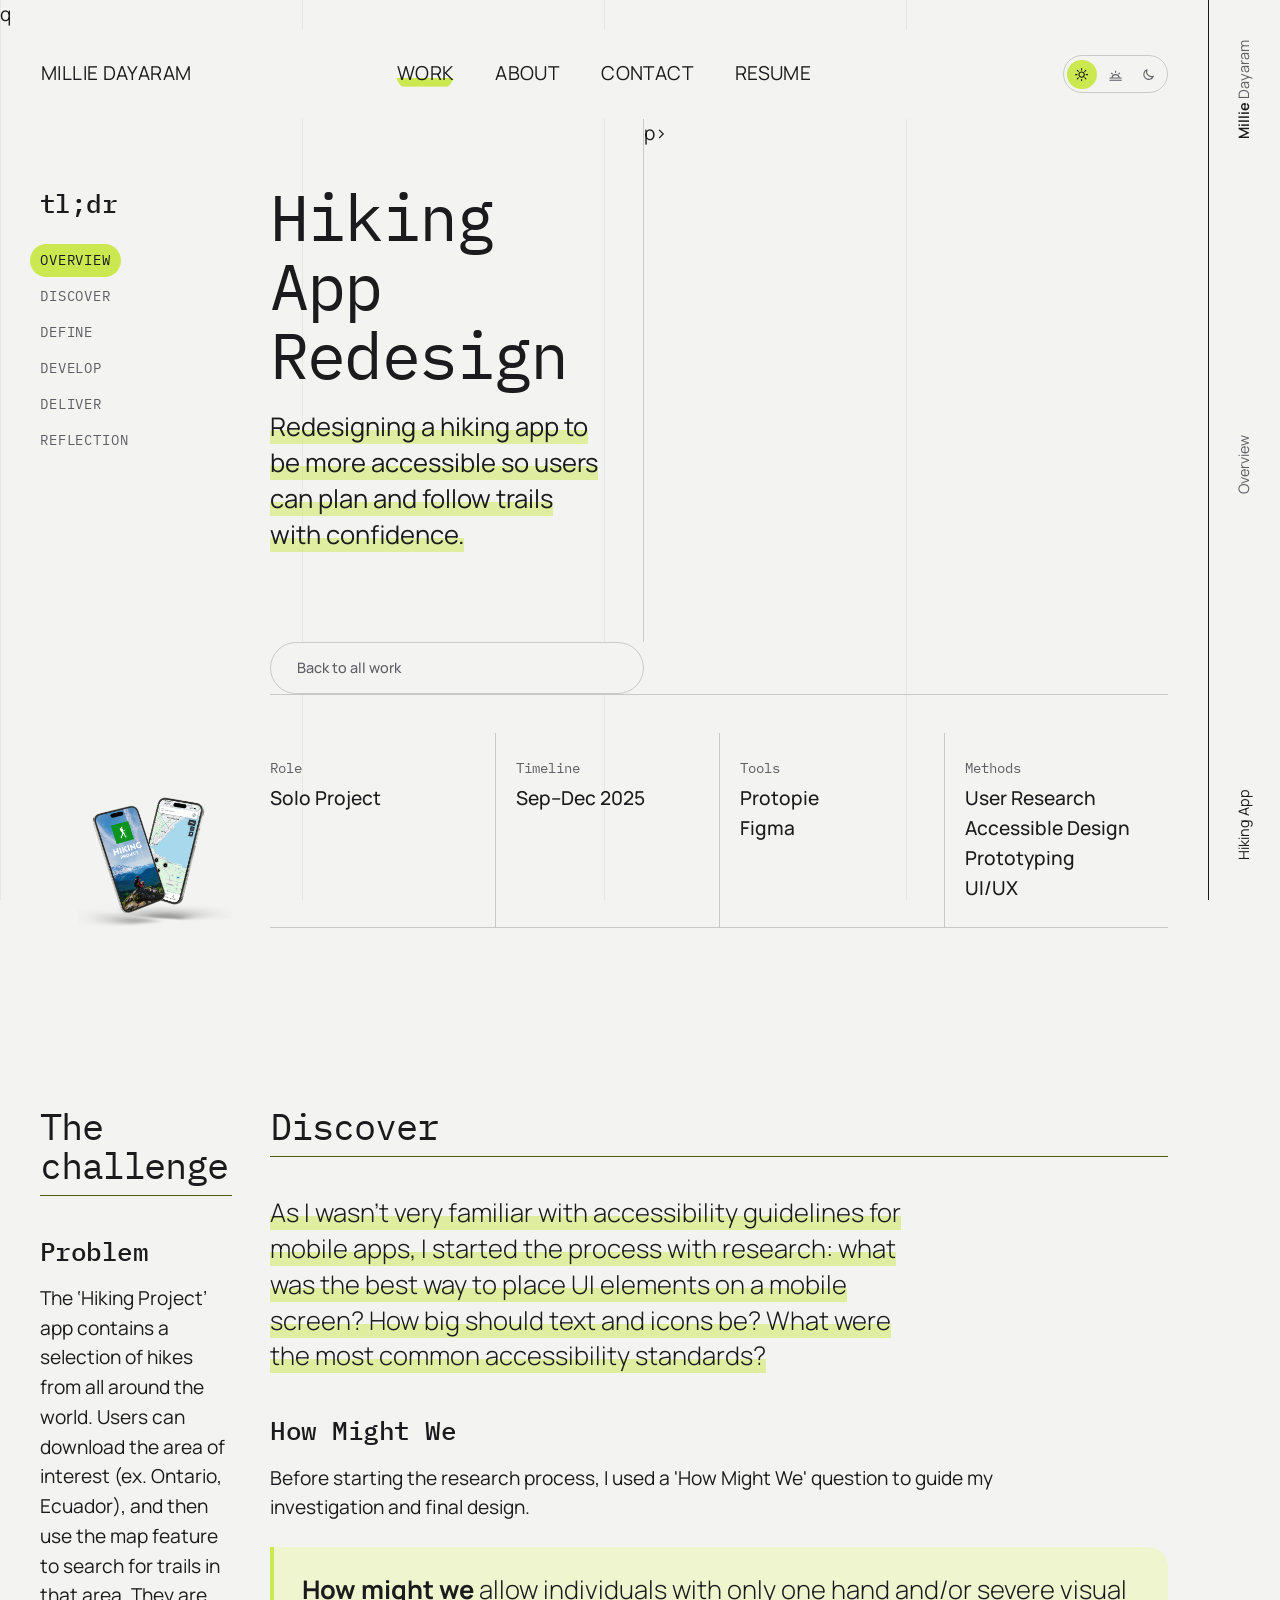
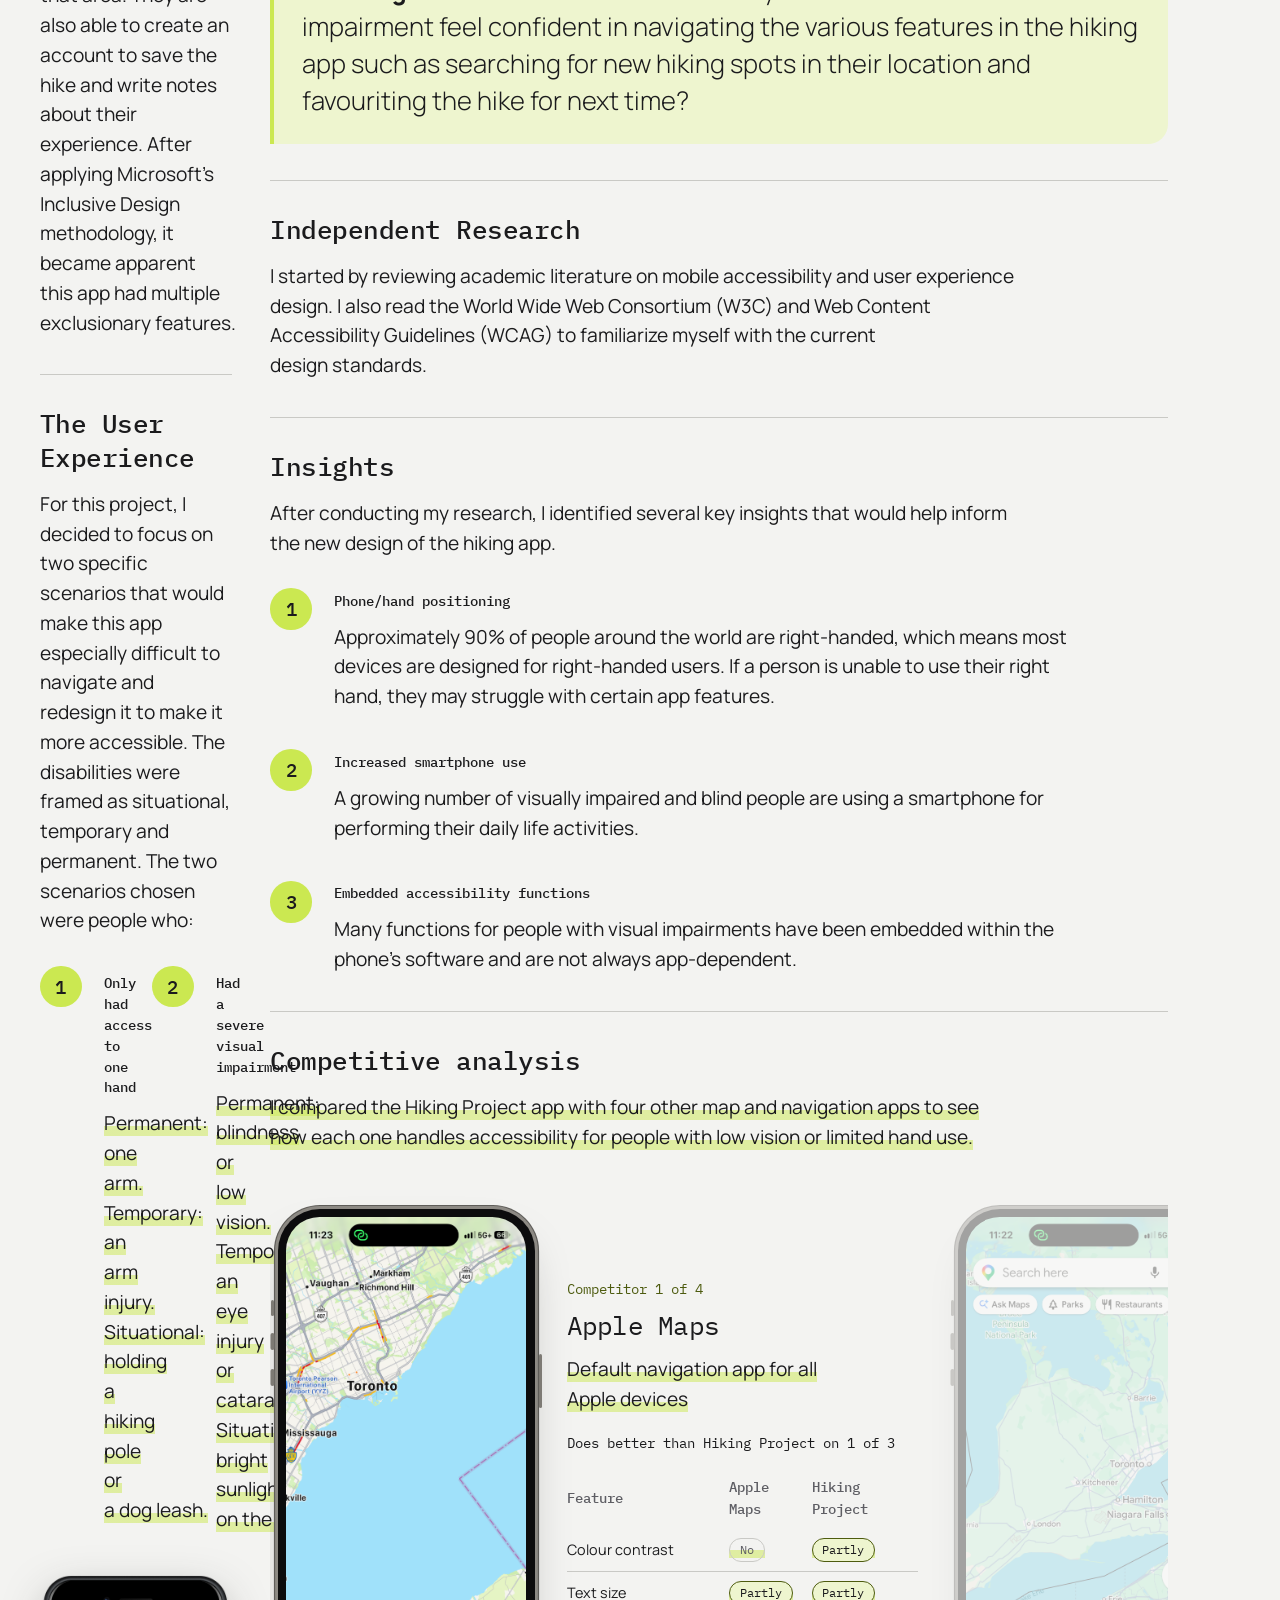
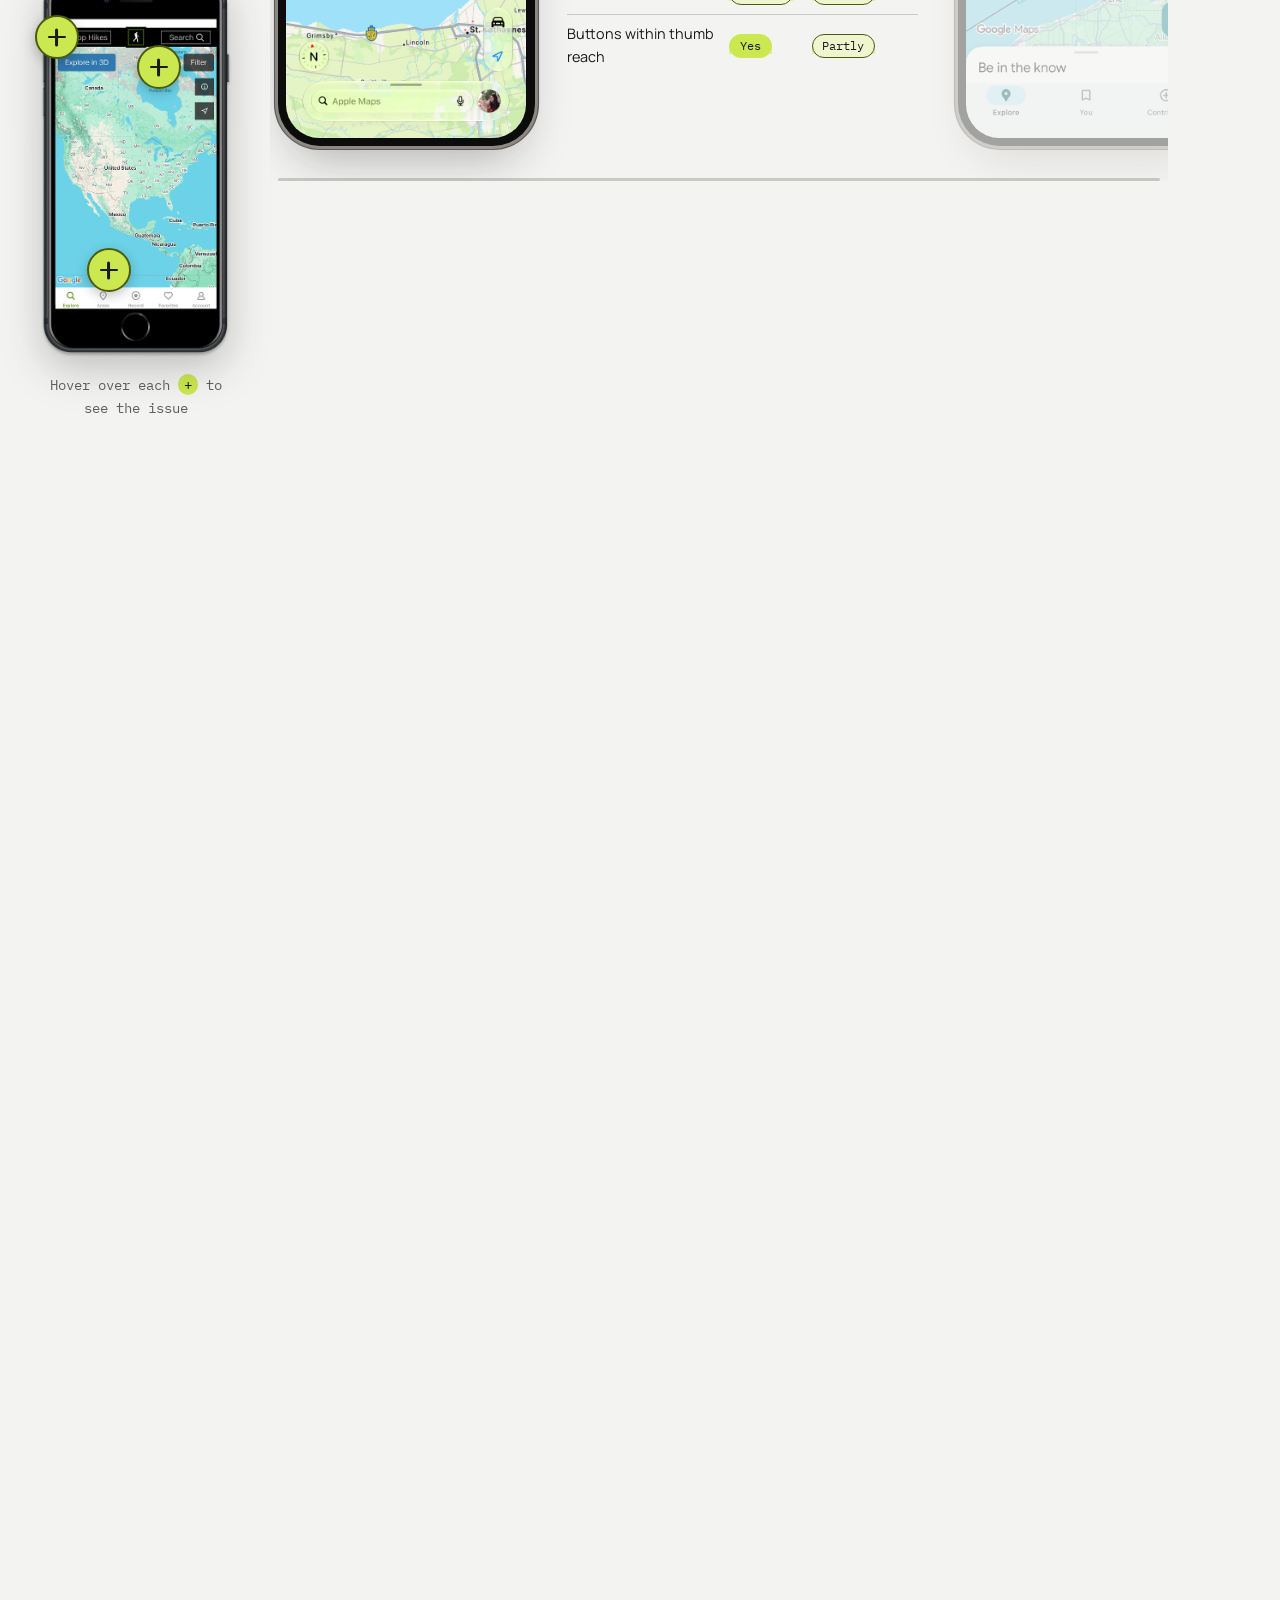
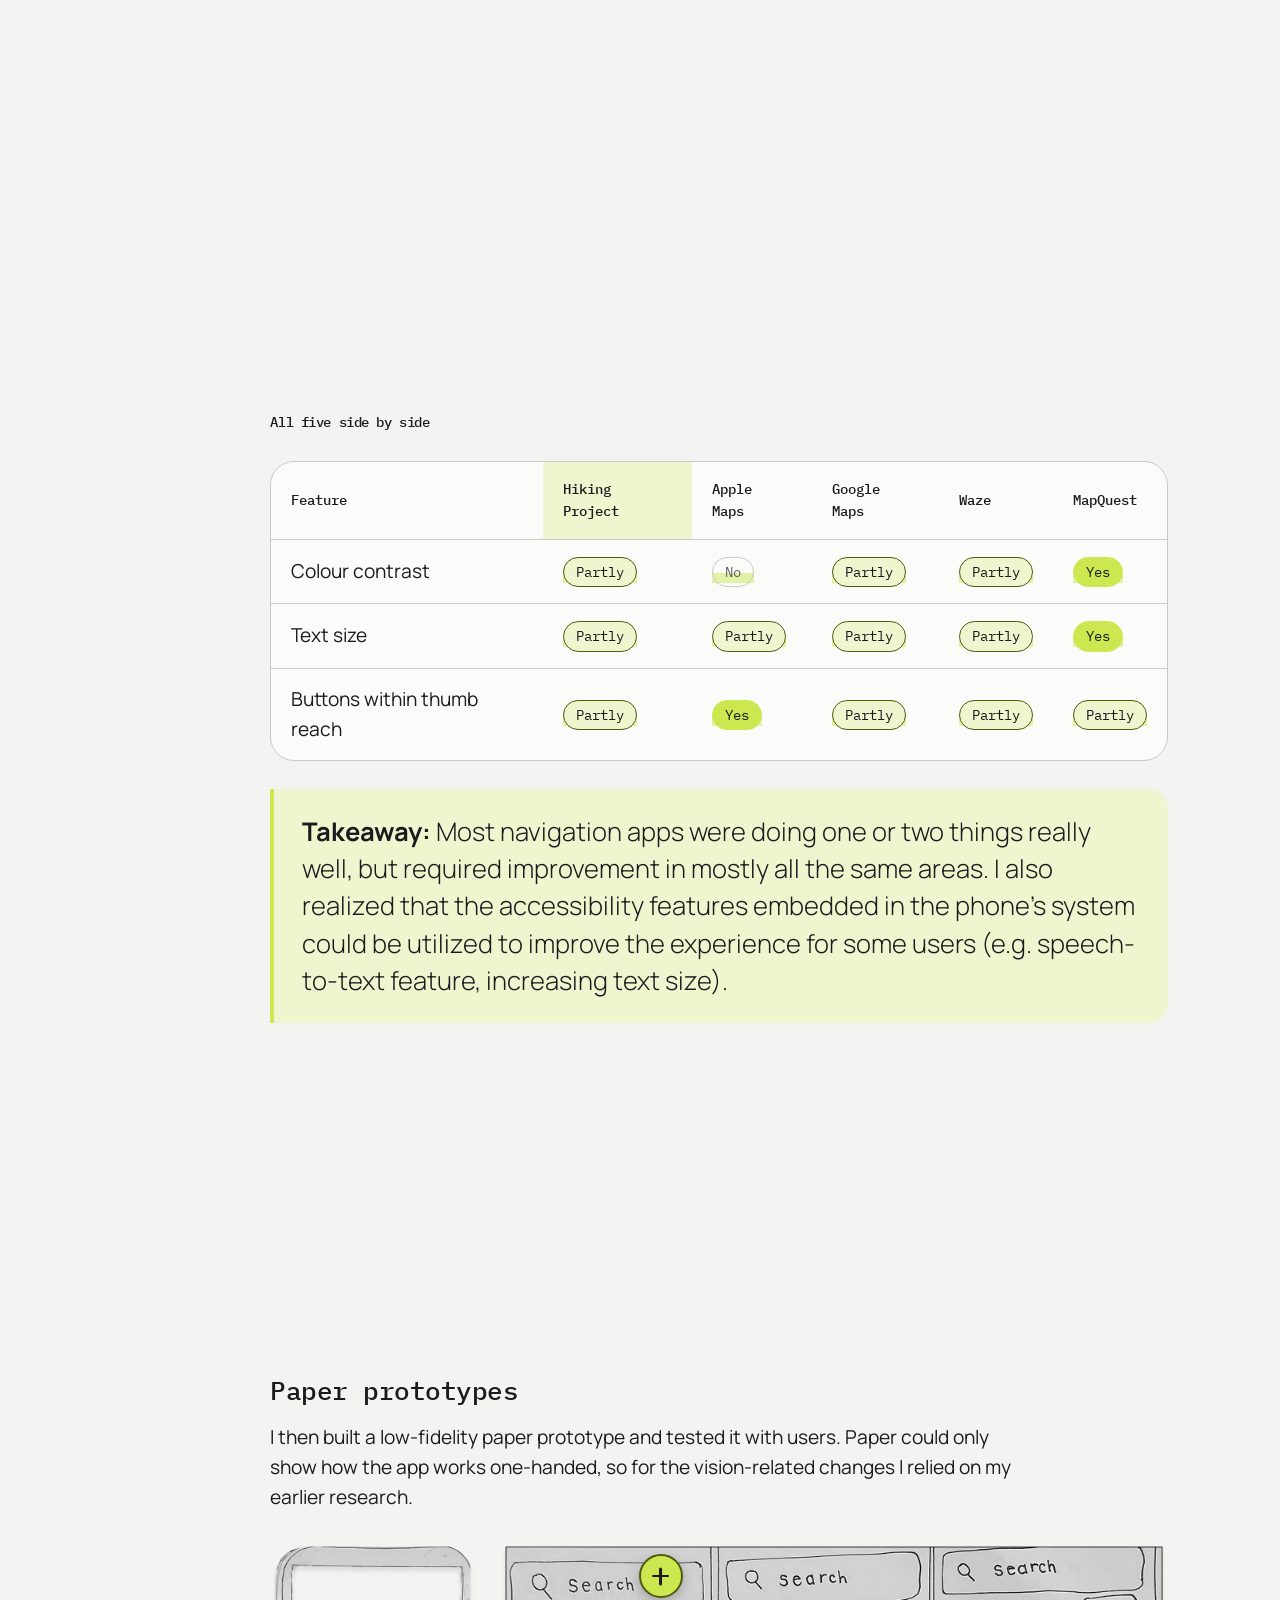
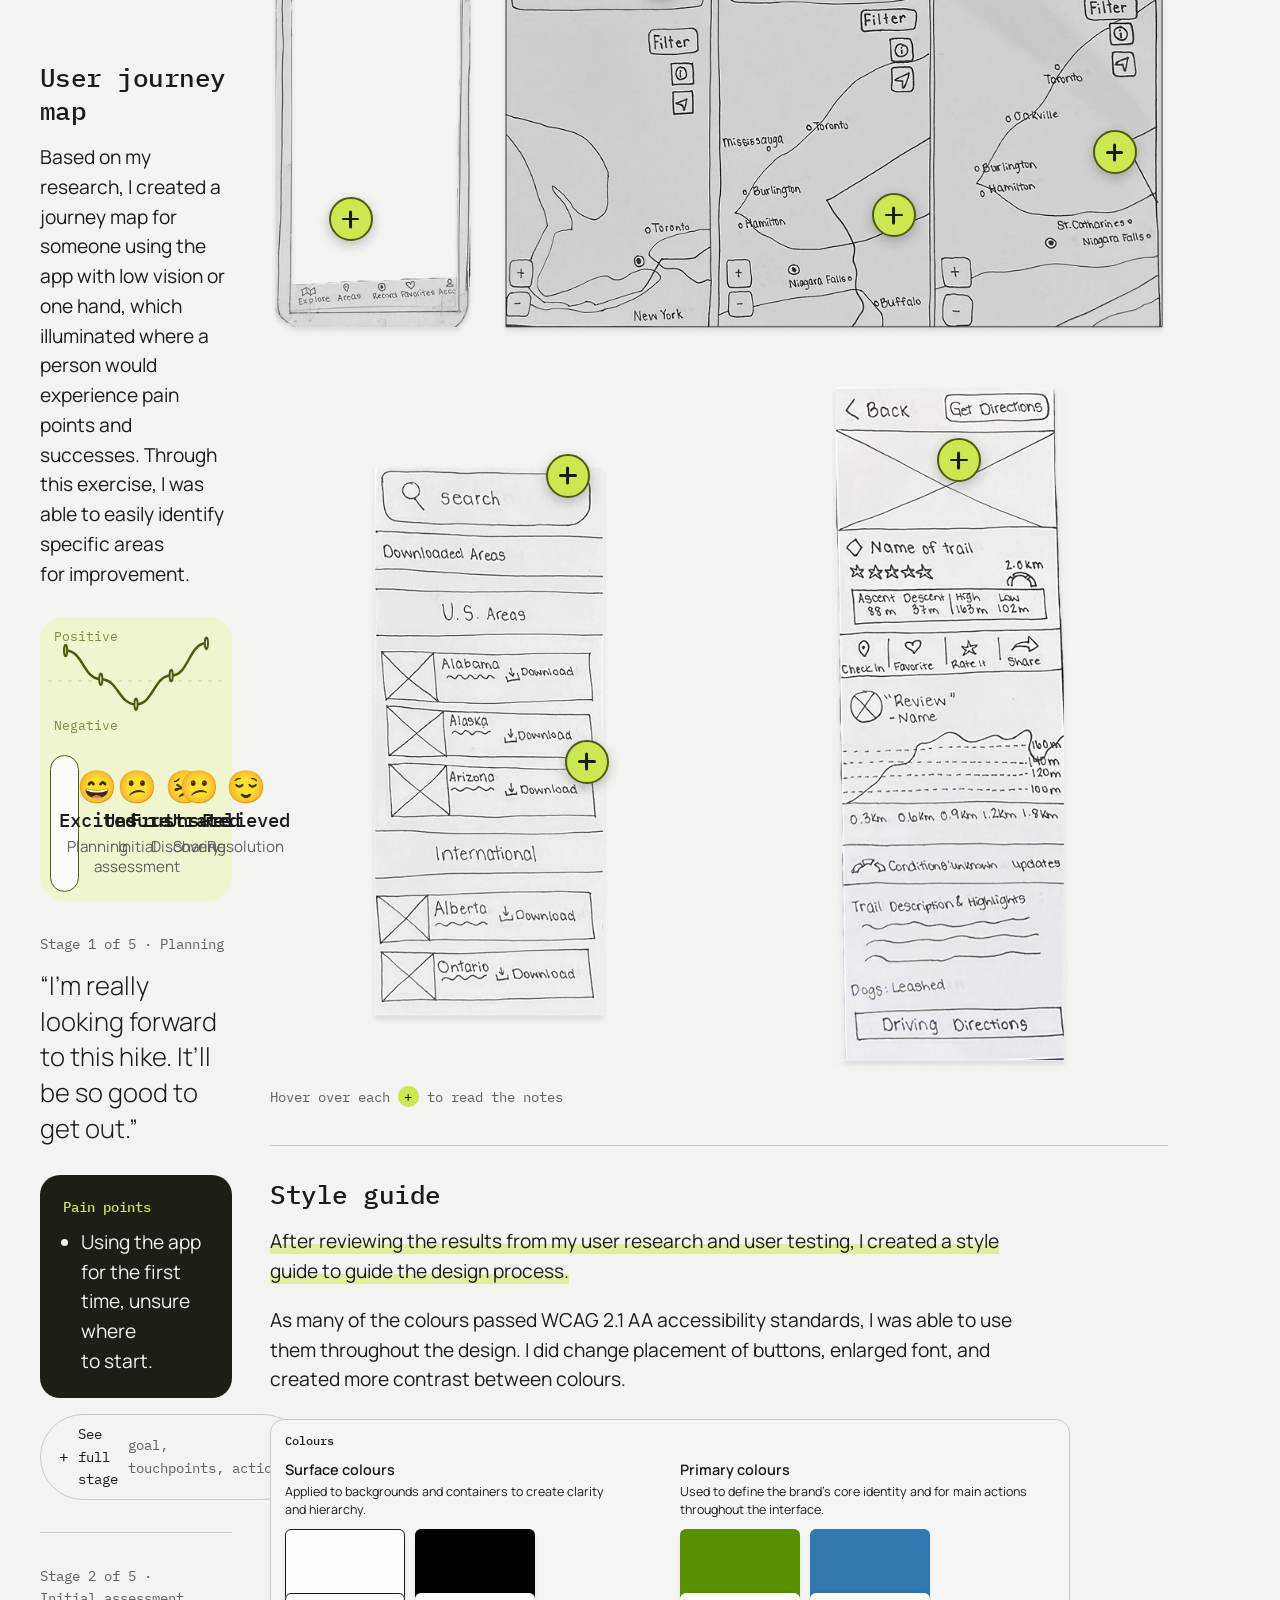
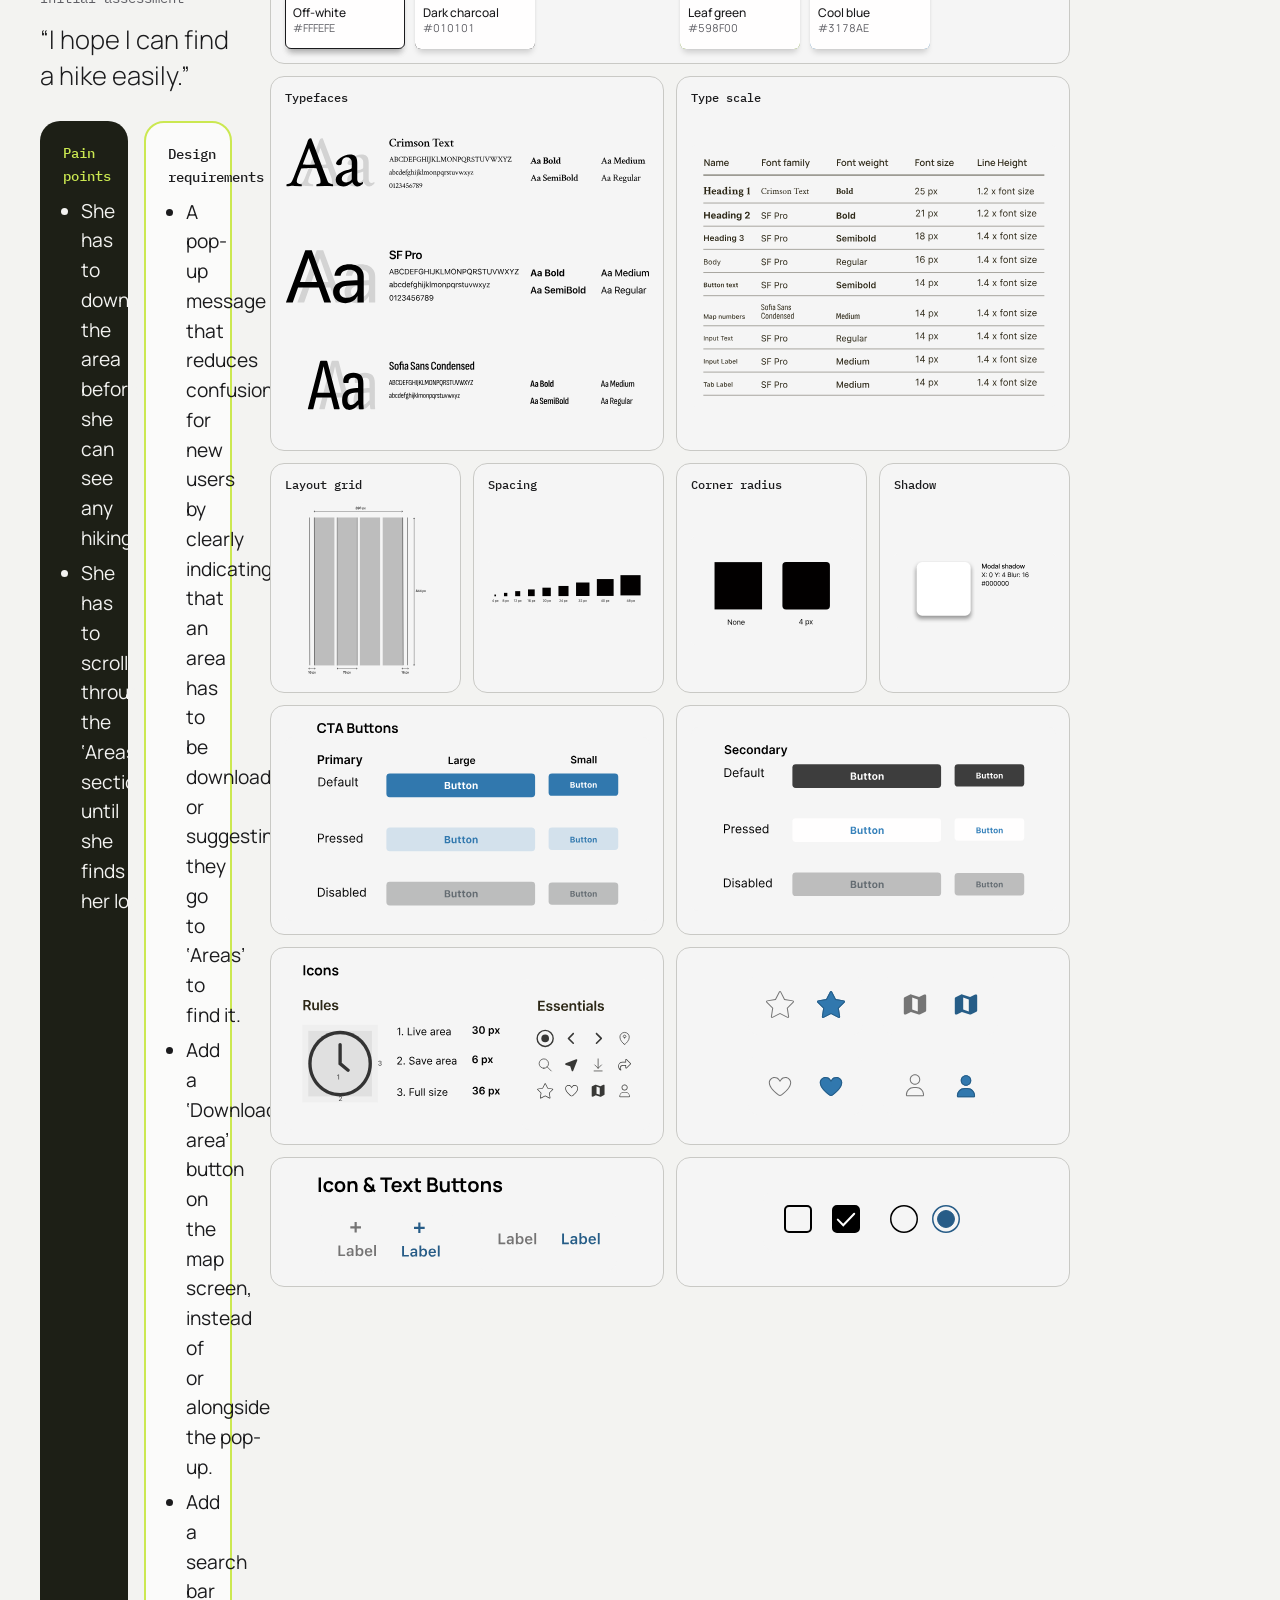
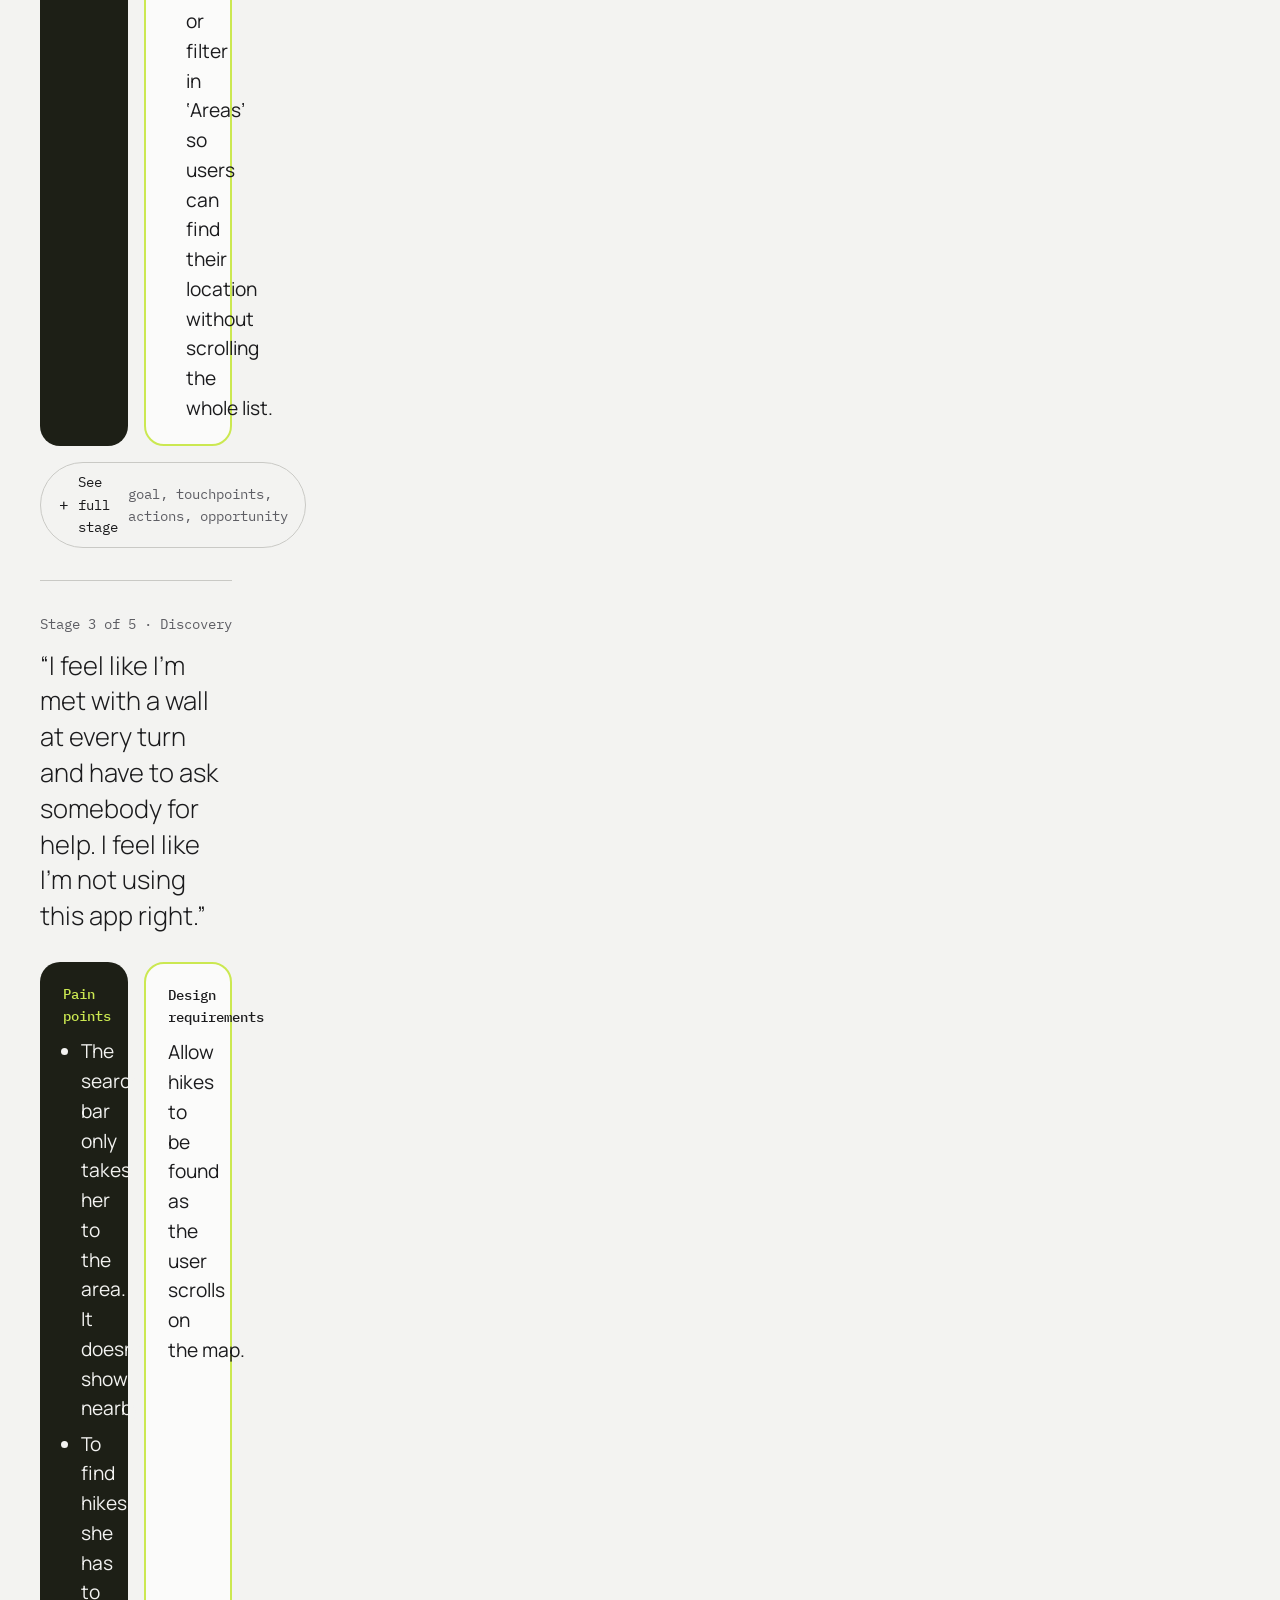
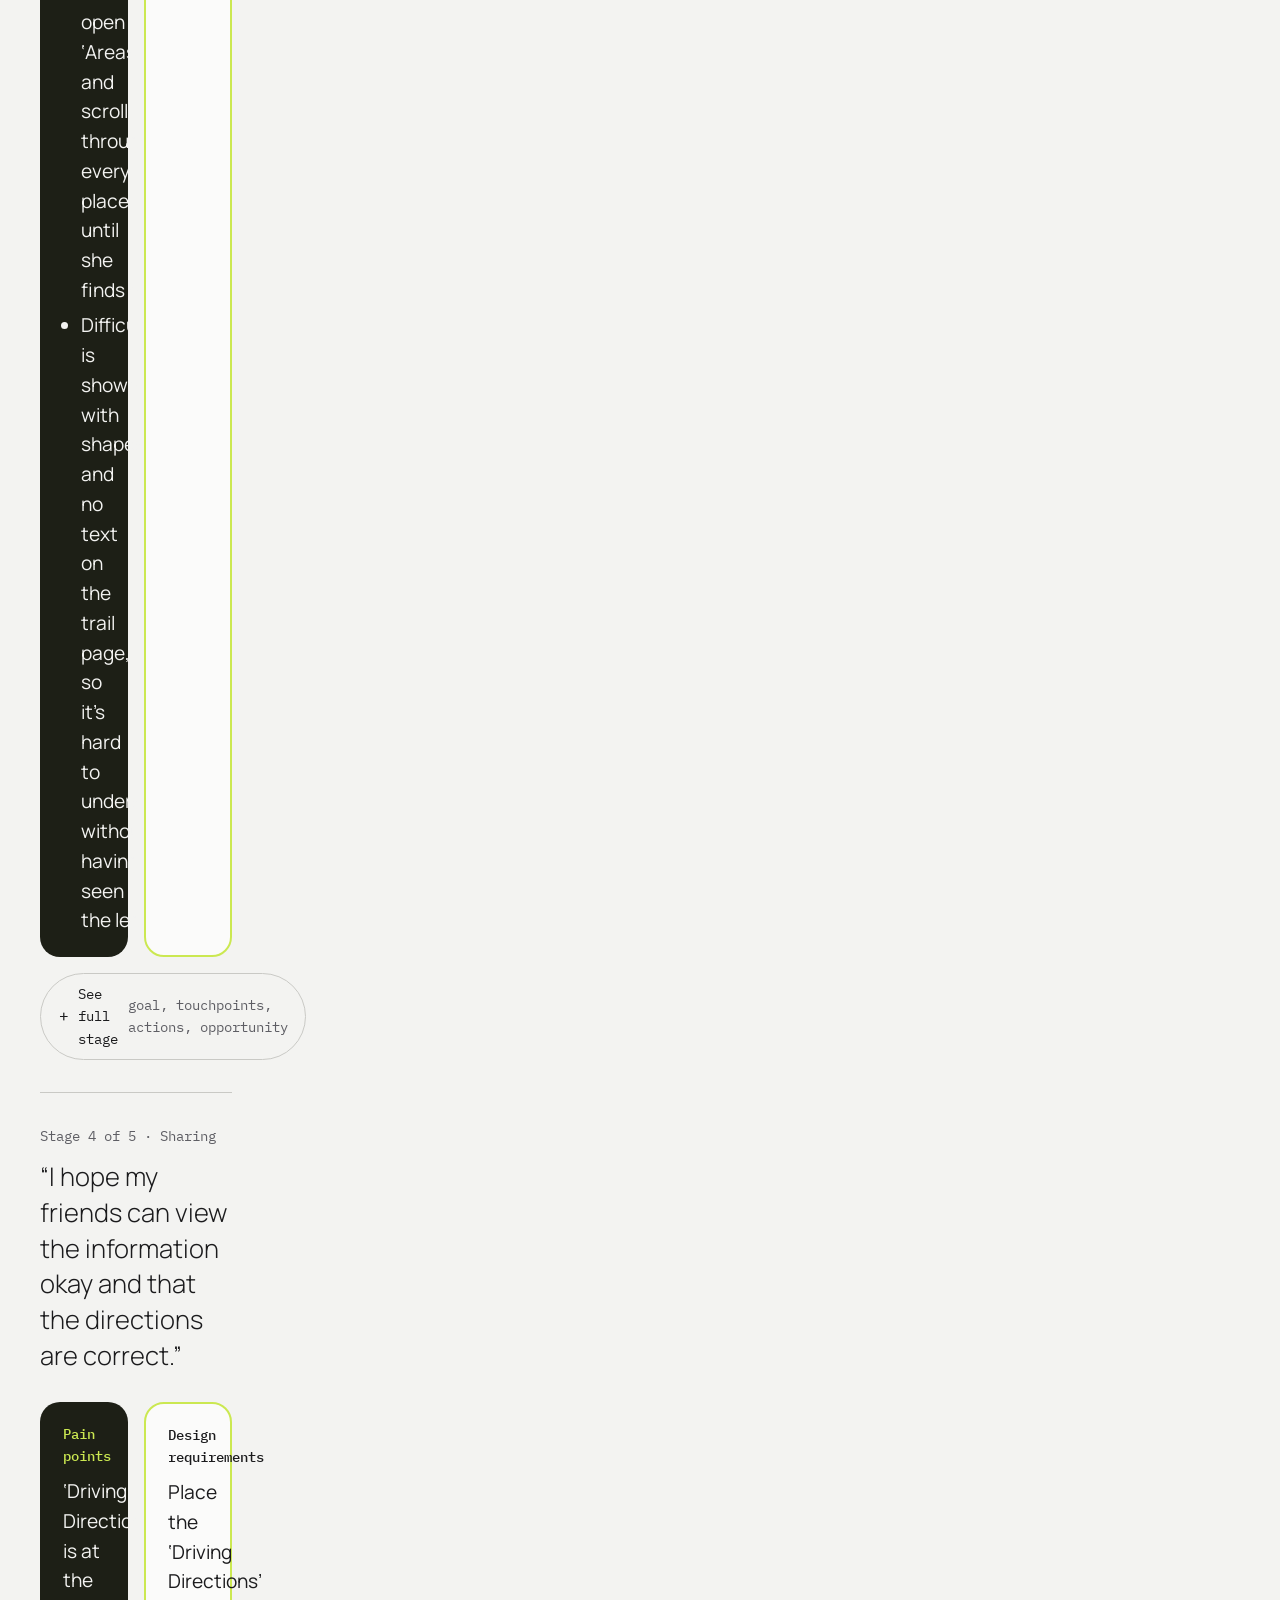
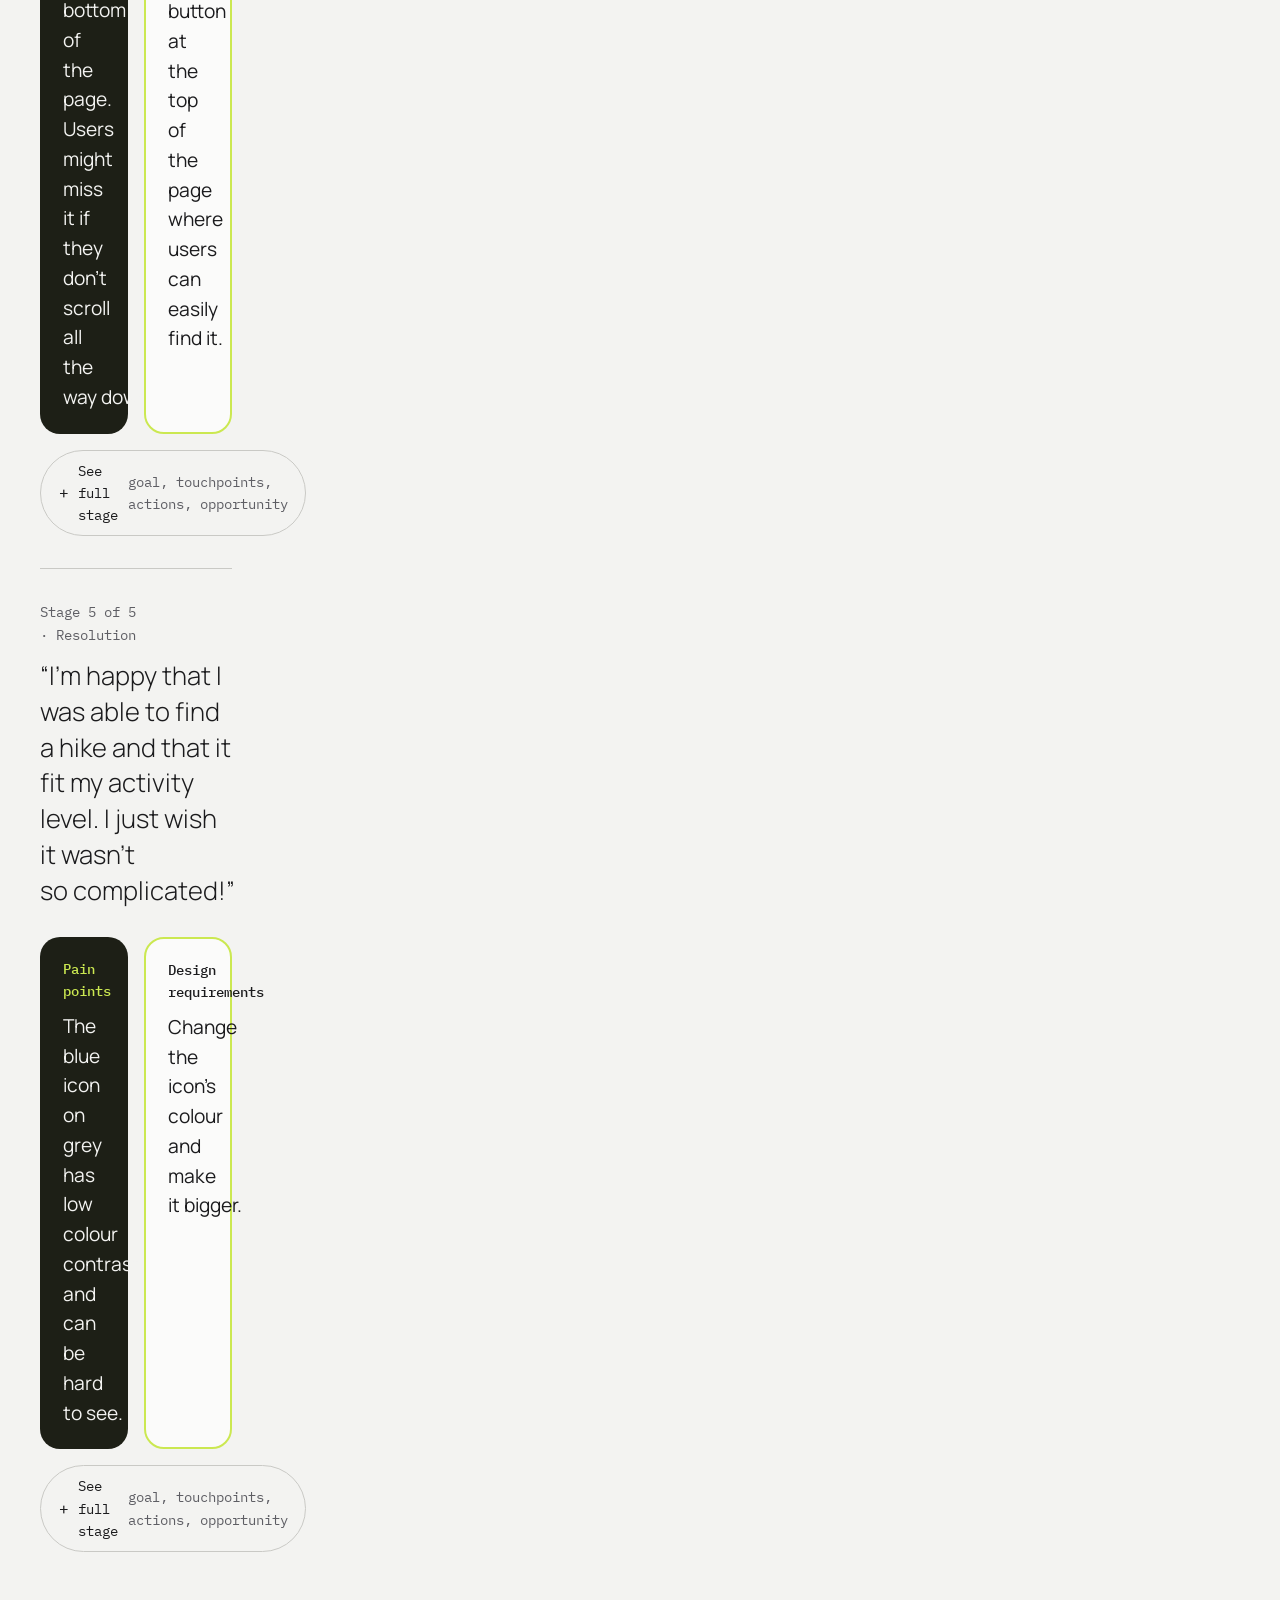
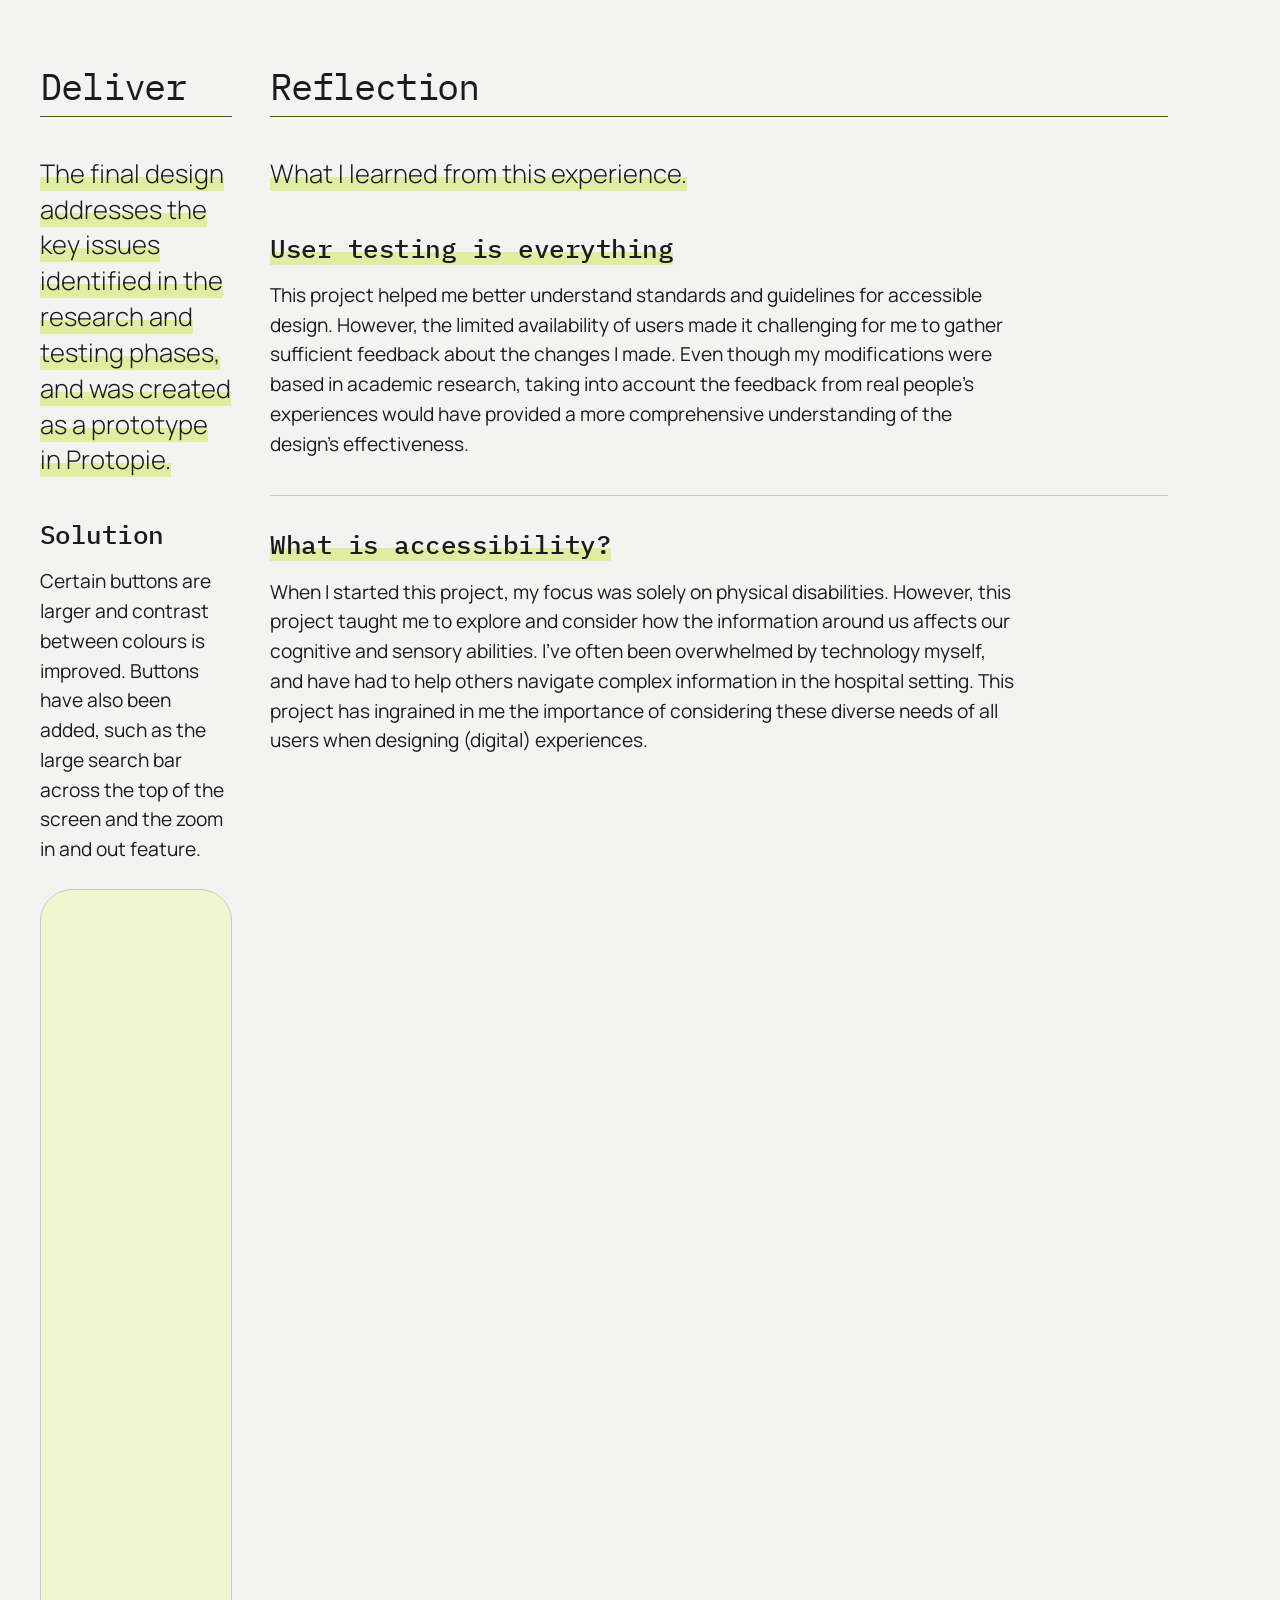
==== commit f443ef45: "Update portfolio site" ====
--- a/hiking-app.html
+++ b/hiking-app.html
@@ -8,7 +8,7 @@
   <link rel="preconnect" href="https://fonts.googleapis.com">
   <link rel="preconnect" href="https://fonts.gstatic.com" crossorigin>
   <link href="https://fonts.googleapis.com/css2?family=IBM+Plex+Mono:wght@400;500&family=Manrope:wght@300;400;500;600;700&display=swap" rel="stylesheet">
-  <link rel="stylesheet" href="styles.css">
+  <link rel="stylesheet" href="styles.css">q
 </head>
 <body>
   <a class="skip-link" href="#main">Skip to content</a>
@@ -52,7 +52,7 @@
       <section class="cs-hero" id="overview" data-section="Overview" aria-labelledby="cs-title">
         <div class="cs-hero__text">
           <h1 class="cs-hero__title" id="cs-title">Hiking App Redesign</h1>
-          <p class="cs-hero__summary">Redesigning a hiking app to be more accessible so users can plan and follow trails with confidence.</p>
+          <p class="cs-hero__summary"><span class="todo">Redesigning a hiking app to be more accessible so users can plan and follow trails with confidence.</span></div> p>
           <a class="pill pill--quiet" href="index.html#work">Back to all work</a>
         </div>
         <div class="cs-hero__media">
@@ -61,10 +61,10 @@
       </section>
 
       <dl class="cs-facts">
-        <div><dt>Role</dt><dd><span class="todo">Solo Project</span></dd></div>
-        <div><dt>Timeline</dt><dd><span class="todo">Sep–Dec 2025</span></dd></div>
-        <div><dt>Tools</dt><dd><span class="todo">Protopie<br>Figma</span></dd></div>
-        <div><dt>Methods</dt><dd><span class="todo">User Research<br>Accessible Design<br>Prototyping<br>UI/UX</span></dd></div>
+        <div><dt>Role</dt><dd>Solo Project</dd></div>
+        <div><dt>Timeline</dt><dd>Sep–Dec 2025</dd></div>
+        <div><dt>Tools</dt><dd>Protopie<br>Figma</dd></div>
+        <div><dt>Methods</dt><dd>User Research<br>Accessible Design<br>Prototyping<br>UI/UX</dd></div>
       </dl>
 
       <section class="cs-section" data-section="Challenge" aria-labelledby="problem">
--- a/styles.css
+++ b/styles.css
@@ -18,6 +18,9 @@
   --accent-ink: #4d5b0f;   /* dark olive: use this when green needs to be text */
   --night: #1d1f16;        /* the dark band behind Contact and the footer */
   --night-soft: #b7bba6;   /* secondary text on the dark band */
+  --on-accent: #1b1b1d;    /* text that sits on the accent colour */
+  --surface: #fff;         /* cards (e.g. the "How I design" list) */
+  --ba-before: #e8e8e5;    /* the grey "Before" panels */
 
   /* Type */
   --sans: "Manrope", "Helvetica Neue", Arial, sans-serif;   /* body text */
@@ -70,7 +73,7 @@
   line-height: 1.06;
 }
 
-::selection { background: var(--accent); color: var(--ink); }
+::selection { background: var(--accent); color: var(--on-accent); }
 
 :focus-visible {
   outline: 2px solid var(--ink);
@@ -172,7 +175,7 @@
   padding: 1rem 1.75rem;
   border: 1px solid var(--grid); /* same grey as the background column lines */
   border-radius: 50px;
-  background: rgba(243, 243, 241, 0.94);
+  background: color-mix(in srgb, var(--paper) 94%, transparent);
   backdrop-filter: blur(10px);
   -webkit-backdrop-filter: blur(10px);
   align-items: center;
@@ -234,7 +237,7 @@
   transition: background 0.2s ease, color 0.2s ease;
 }
 .pill svg { width: 1em; height: 1em; transition: transform 0.2s ease; }
-a.pill:hover { background: var(--accent); color: var(--ink); }
+a.pill:hover { background: var(--accent); color: var(--on-accent); }
 a.pill:hover svg { transform: translate(2px, -2px); }
 
 .pill--quiet {
@@ -248,23 +251,17 @@
   padding-top: clamp(3rem, 8vw, 7rem);
   padding-bottom: clamp(4rem, 10vw, 9rem);
 }
-.hero::before {
-  /* the one splash of colour */
-  content: "";
-  position: absolute;
-  z-index: -1;
-  width: min(48rem, 90vw);
-  aspect-ratio: 1;
-  right: -12%;
-  top: -20%;
-  background: radial-gradient(circle at center, var(--accent-glow), transparent 62%);
-  filter: blur(10px);
-  pointer-events: none;
-}
+
+/* Remove the lime glow behind the intro */
+.hero::before { display: none;
+}
+
 .hero__statement {
-  font-size: var(--step-4);
-  max-width: 21ch;
-  margin-bottom: 2.5rem;
+  font-size: clamp(2.2rem, 1.3rem + 3.75vw, 5rem);
+  font-weight: 400;
+  line-height: 1.25;
+  word-spacing: -0.25em;
+  max-width: none;
 }
 /* "calm and clear" gets a lime highlighter that swipes in once typing ends */
 .hero__statement a {
@@ -569,8 +566,8 @@
 .chip:hover { border-color: var(--ink); }
 .chip[aria-pressed="true"] {
   background: var(--accent);
-  border-color: var(--ink);
-  color: var(--ink);
+  border-color: var(--on-accent);
+  color: var(--on-accent);
 }
 .chip .chip__count { color: var(--ink-soft); margin-left: 0.35rem; }
 .chip[aria-pressed="true"] .chip__count { color: var(--accent-ink); }
@@ -626,7 +623,7 @@
   padding: 2.5rem 1rem 0.9rem;
   font-size: var(--step--1);
   color: var(--ink);
-  background: linear-gradient(to top, rgba(243, 243, 241, 0.96) 45%, rgba(243, 243, 241, 0));
+  background: linear-gradient(to top, color-mix(in srgb, var(--paper) 96%, transparent) 45%, transparent);
   transform: translateY(101%);
   transition: transform 0.3s ease;
 }
@@ -1149,7 +1146,7 @@
   font-size: var(--step--1);
   border: 1px solid var(--accent-ink);
 }
-.rate--yes { background: var(--accent); border-color: var(--accent); color: var(--ink); }
+.rate--yes { background: var(--accent); border-color: var(--accent); color: var(--on-accent); }
 .rate--partly { background: var(--accent-soft); }
 .rate--no { background: transparent; color: var(--ink-soft); border-color: var(--rule); }
 
@@ -1321,7 +1318,7 @@
   border: 2px solid var(--accent-ink);
   border-radius: 50%;
   background: var(--accent);
-  color: var(--ink);
+  color: var(--on-accent);
   cursor: pointer;
   box-shadow: 0 4px 12px rgba(27, 27, 29, 0.25);
   transition: transform 0.2s ease, background 0.2s ease;
@@ -1413,7 +1410,7 @@
   height: 1.4em;
   border-radius: 50%;
   background: var(--accent);
-  color: var(--ink);
+  color: var(--on-accent);
 }
 @media (hover: none) { .hotspots__hint { font-size: 0; } .hotspots__hint::after { content: "Tap each + to see the issue"; font-size: var(--step--1); } }
 
@@ -1662,7 +1659,7 @@
   transition: background 0.2s ease, color 0.2s ease, opacity 0.2s ease;
 }
 .photos__btn svg { width: 1rem; height: 1rem; }
-.photos__btn:hover:not(:disabled) { background: var(--accent); border-color: var(--accent); color: var(--ink); }
+.photos__btn:hover:not(:disabled) { background: var(--accent); border-color: var(--accent); color: var(--on-accent); }
 .photos__btn:disabled { opacity: 0.3; cursor: default; }
 .photos__btn:focus-visible,
 .photos__track:focus-visible { outline-color: var(--accent); }
@@ -2011,7 +2008,7 @@
   border-radius: var(--radius);
   font-family: var(--mono);
   font-size: var(--step--1);
-  background: rgba(251, 251, 250, 0.9);
+  background: color-mix(in srgb, var(--paper-raised) 90%, transparent);
   border: 1px solid var(--rule);
   pointer-events: none;
   transition: opacity 0.2s ease;
@@ -2090,7 +2087,7 @@
   padding: clamp(1.25rem, 3vw, 2.25rem) clamp(1rem, 2.5vw, 2rem);
   background: var(--accent-soft);
 }
-.ba__side:has(.ba__label:not(.ba__label--after)) { background: #e8e8e5; }
+.ba__side:has(.ba__label:not(.ba__label--after)) { background: var(--ba-before); }
 /* Before / After tag, then the description as plain text */
 .ba__label {
   display: flex;
@@ -2118,7 +2115,7 @@
   border-radius: var(--radius);
   background: var(--paper-raised);
 }
-.ba__label--after .ba__desc { background: var(--accent); }
+.ba__label--after .ba__desc { background: var(--accent); color: var(--on-accent); }
 .ba__shot {
   display: block;
   width: 100%;
@@ -2517,7 +2514,7 @@
 .contact__big,
 .section-title h2 { letter-spacing: -0.04em; }
 /* Mono runs wider, so the intro title steps down a little to keep it compact */
-.hero__statement { font-size: clamp(2rem, 1.2rem + 3.35vw, 4.5rem); max-width: none; }
+.hero__statement { font-size: clamp(2.2rem, 1.3rem + 3.75vw, 5rem); font-weight: 600; max-width: none; }
 .cs-hero__title { font-size: clamp(2.2rem, 1.5rem + 3.2vw, 4.6rem); }
 
 /* ---------- Smaller headings and labels in IBM Plex Mono ---------- */
@@ -2591,7 +2588,7 @@
 .toc__list > li > a:hover { color: var(--ink); }
 .toc__list > li > a[aria-current="location"] {
   background: var(--accent);
-  color: var(--ink);
+  color: var(--on-accent);
 }
 
 /* Subheadings: tucked away, then slide open under the section you're in */
@@ -2644,7 +2641,7 @@
     z-index: 12;
     margin: 0.75rem calc(-1 * var(--gutter)) 0;
     padding: 0.5rem var(--gutter);
-    background: rgba(243, 243, 241, 0.94);
+    background: color-mix(in srgb, var(--paper) 94%, transparent);
     backdrop-filter: blur(8px);
     -webkit-backdrop-filter: blur(8px);
     border-bottom: 1px solid var(--grid);
@@ -2726,3 +2723,471 @@
   .marquee__track ul[aria-hidden="true"] { display: none; }
   .marquee ul { flex-wrap: wrap; row-gap: 0.5rem; }
 }
+
+/* Space between the hero statement and the "See my work" row */
+.hero__statement { margin-bottom: clamp(2rem, 4vw, 3.5rem); }
+
+/* Let the "3rd Year … Open to Summer 2027 UX internships" line use the full width */
+.hero__meta p { max-width: none; flex: 1 1 0; min-width: 16rem; }
+
+/* Tighter gap between the intro and "Selected work" */
+.hero { padding-bottom: clamp(1.5rem, 3vw, 3rem); }
+#work { padding-top: clamp(2rem, 4vw, 3.5rem); }
+
+/* Intro: regular weight, with only the changing last word in bold */
+.hero__statement { font-weight: 400; }
+.hero__statement .tw-word { font-weight: 600;}
+
+
+
+/* ---------- Nav: flat bar, name left · links centred · LinkedIn right ---------- */
+.site-header.wrap {
+  display: grid;
+  grid-template-columns: 1fr auto 1fr;
+  align-items: center;
+  top: 0;
+  margin-top: 0;
+  padding: 1.6rem 0;
+  border: 0;
+  border-radius: 0;
+  background: var(--paper);
+  backdrop-filter: none;
+  -webkit-backdrop-filter: none;
+}
+.site-header.wrap::before { display: none; }
+.site-header.is-stuck { box-shadow: 0 1px 0 var(--grid); }   /* thin line once you scroll */
+.site-header__name,
+.site-nav a,
+.site-header__extra {
+  text-transform: uppercase;
+  font-weight: 400;
+  letter-spacing: 0.02em;
+  text-decoration: none;
+}
+.site-nav ul { gap: 0.4rem 2.5rem; justify-content: center; }
+.site-header__extra {
+  justify-self: end;
+  background-image: linear-gradient(var(--accent), var(--accent));
+  background-size: 0 0.45em;
+  background-position: 0 88%;
+  background-repeat: no-repeat;
+  transition: background-size 0.25s ease;
+}
+.site-header__extra:hover { background-size: 100% 0.45em; }
+
+@media (max-width: 720px) {
+  .site-header.wrap {
+    grid-template-columns: 1fr auto;
+    gap: 0.6rem 1rem;
+    padding: 1rem 0;
+    border-radius: 0;
+  }
+  .site-nav { grid-column: 1 / -1; grid-row: 2; }
+  .site-nav ul { justify-content: flex-start; gap: 0.3rem 1.25rem; }
+  .site-header__extra { grid-column: 2; grid-row: 1; font-size: var(--step--1); }
+}
+
+/* ---------- Nav while scrolling: the bar disappears and each link floats as its own pill ---------- */
+.site-header.wrap {
+  transition: background-color 0.3s ease, padding 0.3s ease, box-shadow 0.3s ease;
+}
+.site-header__name,
+.site-nav a,
+.site-header__extra {
+  display: inline-block;
+  border: 1px solid transparent;
+  border-radius: 999px;
+  transition: background-color 0.3s ease, border-color 0.3s ease, box-shadow 0.3s ease, padding 0.3s ease;
+}
+.site-header.is-stuck {
+  background: transparent;
+  box-shadow: none;
+  padding-top: 0.9rem;
+  padding-bottom: 0.9rem;
+  pointer-events: none;            /* clicks pass through the empty gaps between pills */
+}
+.site-header.is-stuck .site-nav ul { gap: 0.4rem 0.6rem; }
+.site-header__name { justify-self: start; }   /* pill hugs the name instead of stretching */
+.site-header.is-stuck .site-header__name,
+.site-header.is-stuck .site-nav a,
+.site-header.is-stuck .site-header__extra {
+  pointer-events: auto;
+  padding: 0.5rem 1.15rem;
+  background-color: color-mix(in srgb, var(--paper) 92%, transparent);
+  border-color: var(--grid);
+  box-shadow: 0 6px 18px -10px rgba(27, 27, 29, 0.3);
+  backdrop-filter: blur(10px);
+  -webkit-backdrop-filter: blur(10px);
+}
+/* hover: fill the pill with lime instead of the underline swipe */
+.site-header.is-stuck .site-nav a,
+.site-header.is-stuck .site-header__extra { background-image: none; }
+.site-header.is-stuck .site-nav a:hover,
+.site-header.is-stuck .site-header__extra:hover,
+.site-header.is-stuck .site-nav a[aria-current="page"] {
+  background-color: var(--accent);
+  border-color: var(--accent);
+}
+
+@media (max-width: 720px) {
+  .site-header.is-stuck .site-header__name,
+  .site-header.is-stuck .site-nav a,
+  .site-header.is-stuck .site-header__extra { padding: 0.35rem 0.8rem; }
+  .site-header.is-stuck .site-nav ul { gap: 0.35rem; }
+}
+
+/* No shadow under the floating nav pills */
+.site-header.is-stuck .site-header__name,
+.site-header.is-stuck .site-nav a,
+.site-header.is-stuck .site-header__extra { box-shadow: none; }
+
+/* ---------- "How I design": colourful accordion cards with smooth open/close ---------- */
+.approach__body strong {
+  font-weight: 600;
+  color: var(--ink);
+  background: linear-gradient(transparent 58%, var(--accent) 58%);   /* lime marker under key words */
+}
+.approach__lead {
+  padding-left: 1.25rem;
+  border-left: 4px solid var(--accent);
+}
+.accordion { counter-reset: approach; }
+.accordion details {
+  counter-increment: approach;
+  border: 1px solid var(--grid);
+  border-radius: 22px;
+  background: var(--surface);
+  padding: 0 1.4rem;
+  margin-bottom: 0.75rem;
+  overflow: hidden;
+  transition: background-color 0.35s ease, border-color 0.35s ease;
+}
+.accordion details:hover { border-color: var(--accent); }
+.accordion details[open] {
+  background: var(--accent-soft);
+  border-color: var(--accent);
+}
+.accordion summary { padding: 1.15rem 0; }
+.accordion summary::before {               /* 01 / 02 / 03 badges */
+  content: counter(approach, decimal-leading-zero);
+  flex-shrink: 0;
+  display: inline-grid;
+  place-items: center;
+  width: 2.3rem;
+  height: 2.3rem;
+  margin-right: 0.25rem;
+  border-radius: 50%;
+  font-family: var(--mono);
+  font-size: 0.8rem;
+  color: var(--accent-ink);
+  background: var(--accent-soft);
+  transition: background-color 0.35s ease, color 0.35s ease;
+}
+.accordion details[open] summary::before { background: var(--accent); color: var(--on-accent); }
+.accordion summary { justify-content: flex-start; }
+.accordion summary svg {
+  margin-left: auto;
+  box-sizing: content-box;
+  padding: 0.55rem;
+  border-radius: 50%;
+  background: var(--paper);
+  transition: transform 0.35s ease, background-color 0.35s ease;
+}
+.accordion details[open] summary svg { background: var(--accent); }
+.accordion details p { padding: 0 0 1.4rem 3.55rem; }
+/* chevron flips at the start of closing, not the end */
+.accordion details.is-closing summary svg { transform: none; background: var(--paper); }
+.accordion details.is-closing { background: var(--surface); border-color: var(--grid); }
+.accordion details.is-closing summary::before { background: var(--accent-soft); color: var(--accent-ink); }
+
+/* Arrow in the intro ("nurse → interaction designer"):
+   a long arrow on a lime highlighter block, matching "complex things feel simple" */
+.hero__arrow {
+  display: inline-block;
+  width: 1.9em;
+  height: 0.85em;
+  margin: 0 0.05em;
+  vertical-align: -0.04em;
+  border-radius: 0.1em;
+  background-color: var(--accent);
+  background-image: url("data:image/svg+xml,%3Csvg xmlns='http://www.w3.org/2000/svg' viewBox='0 0 60 20' fill='none' stroke='%231b1b1d' stroke-width='3.4' stroke-linecap='round' stroke-linejoin='round'%3E%3Cpath d='M3 10h52M46 3l9 7-9 7'/%3E%3C/svg%3E");
+  background-repeat: no-repeat;
+  background-size: 74% auto;
+  background-position: 45% 50%;
+  color: transparent;            /* the → character stays for typing and copy/paste; the drawn arrow replaces it */
+  overflow: hidden;
+  transform: rotate(-3deg);
+}
+/* hidden until the typing reaches it */
+.hero__statement.is-typing .hero__arrow:not(:has(.is-on)) { opacity: 0; }
+@media (prefers-reduced-motion: no-preference) {
+  .hero__arrow { animation: arrow-pop 0.5s cubic-bezier(0.34, 1.5, 0.64, 1) both; }
+  .hero__statement:not(.is-typing) .hero__arrow { animation: none; }
+  .hero__statement:not(.is-typing) .hero__arrow:hover { animation: arrow-nudge 0.8s ease-in-out infinite; }
+}
+@keyframes arrow-pop {
+  from { transform: rotate(-3deg) scaleX(0.2); transform-origin: left center; }
+  to   { transform: rotate(-3deg) scaleX(1);   transform-origin: left center; }
+}
+/* the arrow slides forward inside its block, like it's pointing the way */
+@keyframes arrow-nudge {
+  0%, 60%, 100% { background-position: 45% 50%; }
+  72%           { background-position: 85% 50%; }
+  84%           { background-position: 45% 50%; }
+  92%           { background-position: 65% 50%; }
+}
+.nowrap { white-space: nowrap; }   /* keeps "nurse" and the arrow on the same line */
+
+/* Hover: flip the colours, with a dark block and a lime arrow */
+.hero__arrow {
+  transition: background-color 0.25s ease;
+}
+.hero__arrow:hover {
+  background-color: var(--ink);
+  background-image: url("data:image/svg+xml,%3Csvg xmlns='http://www.w3.org/2000/svg' viewBox='0 0 60 20' fill='none' stroke='%23cbe851' stroke-width='3.4' stroke-linecap='round' stroke-linejoin='round'%3E%3Cpath d='M3 10h52M46 3l9 7-9 7'/%3E%3C/svg%3E");
+}
+
+/* Cursor label ("Go to LinkedIn") that replaces the pointer over teammate links */
+@media (hover: hover) and (pointer: fine) {
+  .has-cursor-label, .has-cursor-label * { cursor: none; }
+}
+.cursor-label {
+  position: fixed;
+  top: 0;
+  left: 0;
+  z-index: 1000;
+  pointer-events: none;
+  margin: -1.1rem 0 0 -0.6rem;              /* sits right on the pointer's tip */
+  padding: 0.5rem 0.95rem;
+  border: 1px solid var(--ink);
+  border-radius: 999px;
+  background: var(--accent);
+  color: var(--on-accent);
+  font-family: var(--mono);
+  font-size: 0.8rem;
+  white-space: nowrap;
+  opacity: 0;
+  visibility: hidden;
+  transition: none;                         /* appears instantly, right where the pointer is */
+}
+.cursor-label.is-on { opacity: 1; visibility: visible; }
+
+/* Gallery: no border or frame around the photos */
+.gallery__open .ph {
+  border: 0;
+  padding: 0;
+  background: none;
+}
+.gallery__open img { border: 0; }
+
+/* ===================== Making the page more interesting ===================== */
+
+/* --- 2. Reveal on scroll (the script adds .reveal, then .is-visible) --- */
+.reveal { opacity: 0; }
+.reveal.is-visible {
+  animation: reveal-up 0.7s cubic-bezier(0.2, 0.7, 0.2, 1) var(--reveal-delay, 0ms) both;
+}
+@keyframes reveal-up {
+  from { opacity: 0; translate: 0 28px; }
+  to   { opacity: 1; translate: 0 0; }
+}
+
+/* --- 3. Project images: tilt on hover, with a "View case study" pill as the cursor --- */
+.project__media.has-cursor-label { cursor: none; }
+.project__media .project__img {
+  transition: transform 0.5s cubic-bezier(0.2, 0.7, 0.2, 1);
+}
+.project__media.has-cursor-label:hover .project__img {
+  transform: rotate(-2.5deg) scale(1.04);
+}
+.project--flip .project__media.has-cursor-label:hover .project__img {
+  transform: rotate(2.5deg) scale(1.04);
+}
+
+/* --- 4. Quick-facts strip under the intro --- */
+.quick-facts {
+  list-style: none;
+  margin: clamp(2rem, 4vw, 3rem) 0 0;
+  padding: 1.1rem 0;
+  display: flex;
+  flex-wrap: wrap;
+  gap: 0.6rem 2rem;
+  border-top: 1px solid var(--rule);
+  border-bottom: 1px solid var(--rule);
+  font-family: var(--mono);
+  font-size: var(--step--1);
+  color: var(--ink);
+}
+.quick-facts li {
+  display: flex;
+  align-items: center;
+  gap: 0.6rem;
+}
+.quick-facts li::before {
+  content: "";
+  width: 0.55rem;
+  height: 0.55rem;
+  border-radius: 50%;
+  background: var(--accent);
+  box-shadow: 0 0 0 3px var(--accent-soft);
+}
+.quick-facts strong { font-weight: 600; }
+
+/* ===================== Colour modes =====================
+   Light is the default. The switcher (bottom-left corner) sets
+   data-theme="afternoon" or data-theme="dark" on the page.
+   Change the colours below to adjust each mode. */
+
+/* Midafternoon: warm, sunny sand with a golden accent */
+:root[data-theme="afternoon"] {
+  --paper: #f6ecdc;
+  --paper-raised: #fbf4e8;
+  --ink: #2b2017;
+  --ink-soft: #6f5c4b;
+  --rule: #dcc7a8;
+  --grid: rgba(43, 32, 23, 0.06);
+  --accent: #f4b63f;
+  --accent-soft: #fae6b9;
+  --accent-glow: rgba(244, 182, 63, 0.45);
+  --accent-ink: #7a4b07;
+  --night: #2c1f15;
+  --night-soft: #d3bea3;
+  --on-accent: #2b2017;
+  --surface: #fffaf1;
+  --ba-before: #eadfcb;
+}
+
+/* Dark: deep olive-black with the lime accent glowing */
+:root[data-theme="dark"] {
+  color-scheme: dark;
+  --paper: #14150f;
+  --paper-raised: #1d1f17;
+  --ink: #ecede4;
+  --ink-soft: #a7aa98;
+  --rule: #3a3d30;
+  --grid: rgba(236, 237, 228, 0.06);
+  --accent: #cbe851;
+  --accent-soft: #283014;
+  --accent-glow: rgba(203, 232, 81, 0.22);
+  --accent-ink: #cbe851;
+  --night: #0b0c07;
+  --night-soft: #a3a693;
+  --on-accent: #1b1b1d;
+  --surface: #1d1f17;
+  --ba-before: #23251c;
+}
+/* lime highlight under the intro phrase stays readable on dark */
+:root[data-theme="dark"] .hero__statement a { background-image: linear-gradient(rgba(203, 232, 81, 0.45), rgba(203, 232, 81, 0.45)); }
+/* cards and pills that are lime keep dark text */
+:root[data-theme="dark"] .accordion details[open],
+:root[data-theme="dark"] .accordion details[open] p,
+:root[data-theme="afternoon"] .accordion details[open] p { color: var(--ink); }
+:root[data-theme="dark"] .accordion details[open] { background: var(--accent-soft); }
+:root[data-theme="dark"] .marquee { color: var(--on-accent); }
+
+/* anything lime keeps dark text and icons in every mode */
+.accordion details[open] summary::before,
+.accordion details[open] summary svg,
+.site-header.is-stuck .site-nav a:hover,
+.site-header.is-stuck .site-header__extra:hover,
+.site-header.is-stuck .site-nav a[aria-current="page"] { color: var(--on-accent); }
+:root[data-theme="dark"] .accordion details[open] summary::before { background: var(--accent); }
+
+/* dark bands (Contact, footer) keep light text in dark mode:
+   inside them, "paper" means the light text colour */
+:root[data-theme="dark"] .band--night { --paper: #ecede4; }
+
+/* smooth fade between modes */
+body, .site-header.wrap, .accordion details, .project__img { transition: background-color 0.4s ease, color 0.4s ease; }
+
+/* ---- the switcher ---- */
+.theme-switch {
+  position: fixed;
+  left: 1rem;
+  bottom: 1rem;
+  z-index: 50;
+  display: flex;
+  gap: 0.25rem;
+  padding: 0.3rem;
+  border: 1px solid var(--rule);
+  border-radius: 999px;
+  background: color-mix(in srgb, var(--paper) 88%, transparent);
+  backdrop-filter: blur(10px);
+  -webkit-backdrop-filter: blur(10px);
+}
+.theme-switch button {
+  display: grid;
+  place-items: center;
+  width: 2.1rem;
+  height: 2.1rem;
+  padding: 0;
+  border: 0;
+  border-radius: 50%;
+  background: none;
+  color: var(--ink-soft);
+  cursor: pointer;
+  transition: background-color 0.25s ease, color 0.25s ease;
+}
+.theme-switch button:hover { color: var(--ink); background: var(--grid); }
+.theme-switch button[aria-pressed="true"] { background: var(--accent); color: var(--on-accent); }
+.theme-switch svg { width: 1.05rem; height: 1.05rem; }
+.theme-switch button:focus-visible { outline: 2px solid var(--accent-ink); outline-offset: 2px; }
+@media (max-width: 720px) {
+  .theme-switch { left: 0.6rem; bottom: 0.6rem; }
+  .theme-switch button { width: 1.9rem; height: 1.9rem; }
+}
+
+/* Colour switcher in the top-right of the nav, next to LinkedIn */
+.site-header__end {
+  justify-self: end;
+  display: flex;
+  align-items: center;
+  gap: 1rem;
+}
+.site-header .theme-switch {
+  position: static;
+  padding: 0.2rem;
+  pointer-events: auto;          /* stays clickable while the nav floats as pills */
+}
+.site-header .theme-switch button { width: 1.85rem; height: 1.85rem; }
+.site-header .theme-switch svg { width: 0.95rem; height: 0.95rem; }
+@media (max-width: 720px) {
+  .site-header__end { grid-column: 2; grid-row: 1; gap: 0.6rem; }
+  .site-header .theme-switch button { width: 1.6rem; height: 1.6rem; }
+}
+@media (max-width: 720px) {
+  .site-header__name { white-space: nowrap; font-size: var(--step--1); }
+  .site-header.is-stuck .site-header__name,
+  .site-header.is-stuck .site-header__extra { padding: 0.35rem 0.7rem; }
+}
+
+/* "Beyond design" opening: Spotify playlist on the left, intro words on the right */
+.life__top {
+  display: grid;
+  grid-template-columns: minmax(0, 26rem) minmax(0, 1fr);
+  gap: clamp(1.5rem, 4vw, 4rem);
+  align-items: center;
+  margin-bottom: clamp(2.5rem, 5vw, 4rem);
+}
+.life__top .life__intro { margin: 0; max-width: 30ch; }
+.life__label {
+  margin: 0 0 0.75rem;
+  font-family: var(--mono);
+  font-size: var(--step--1);
+  color: var(--accent-ink);
+}
+.life__player {
+  display: block;
+  width: 100%;
+  height: 352px;
+  border: 0;
+  border-radius: 14px;
+}
+@media (max-width: 860px) {
+  .life__top { grid-template-columns: 1fr; }
+  .life__top .life__intro { order: -1; }    /* on phones the words come first */
+  .life__player { height: 232px; }
+}
+
+/* Arrow: no movement on hover (the colour flip stays) */
+.hero__statement .hero__arrow:hover { animation: none !important; }
